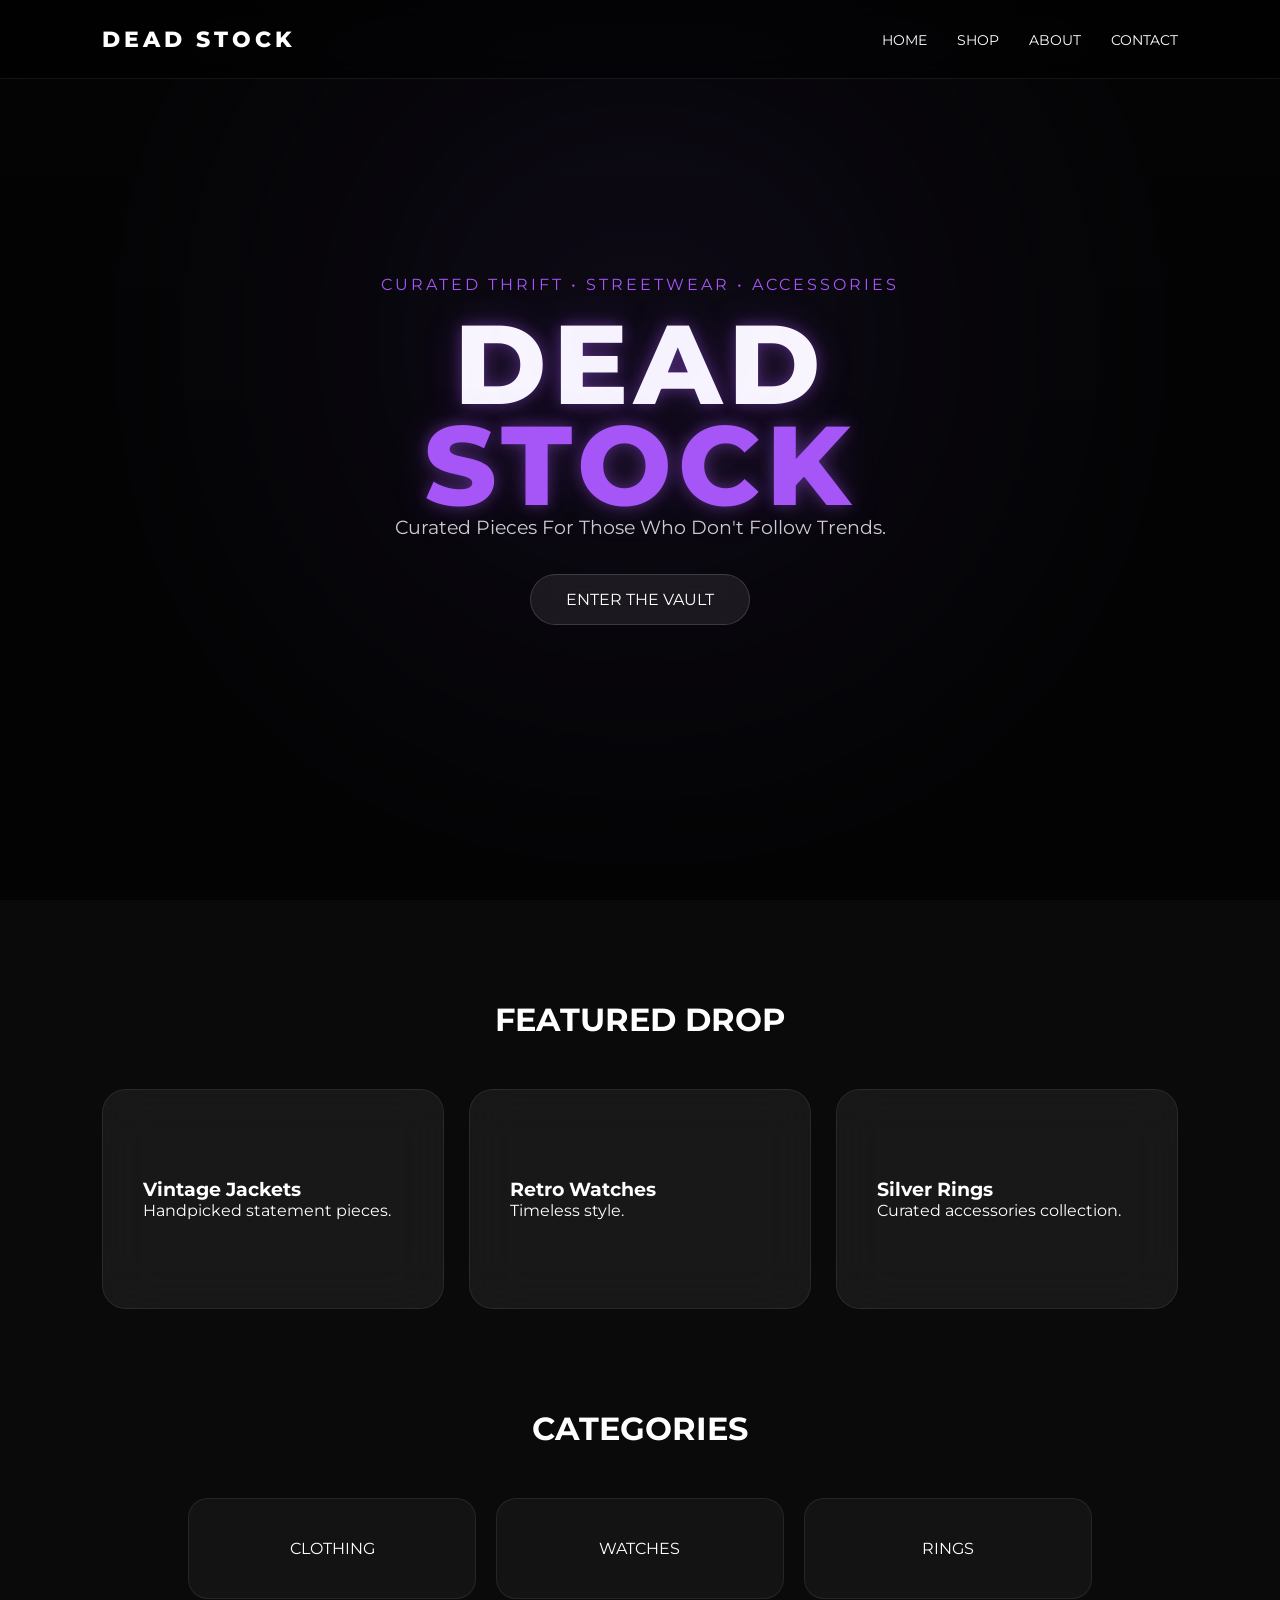
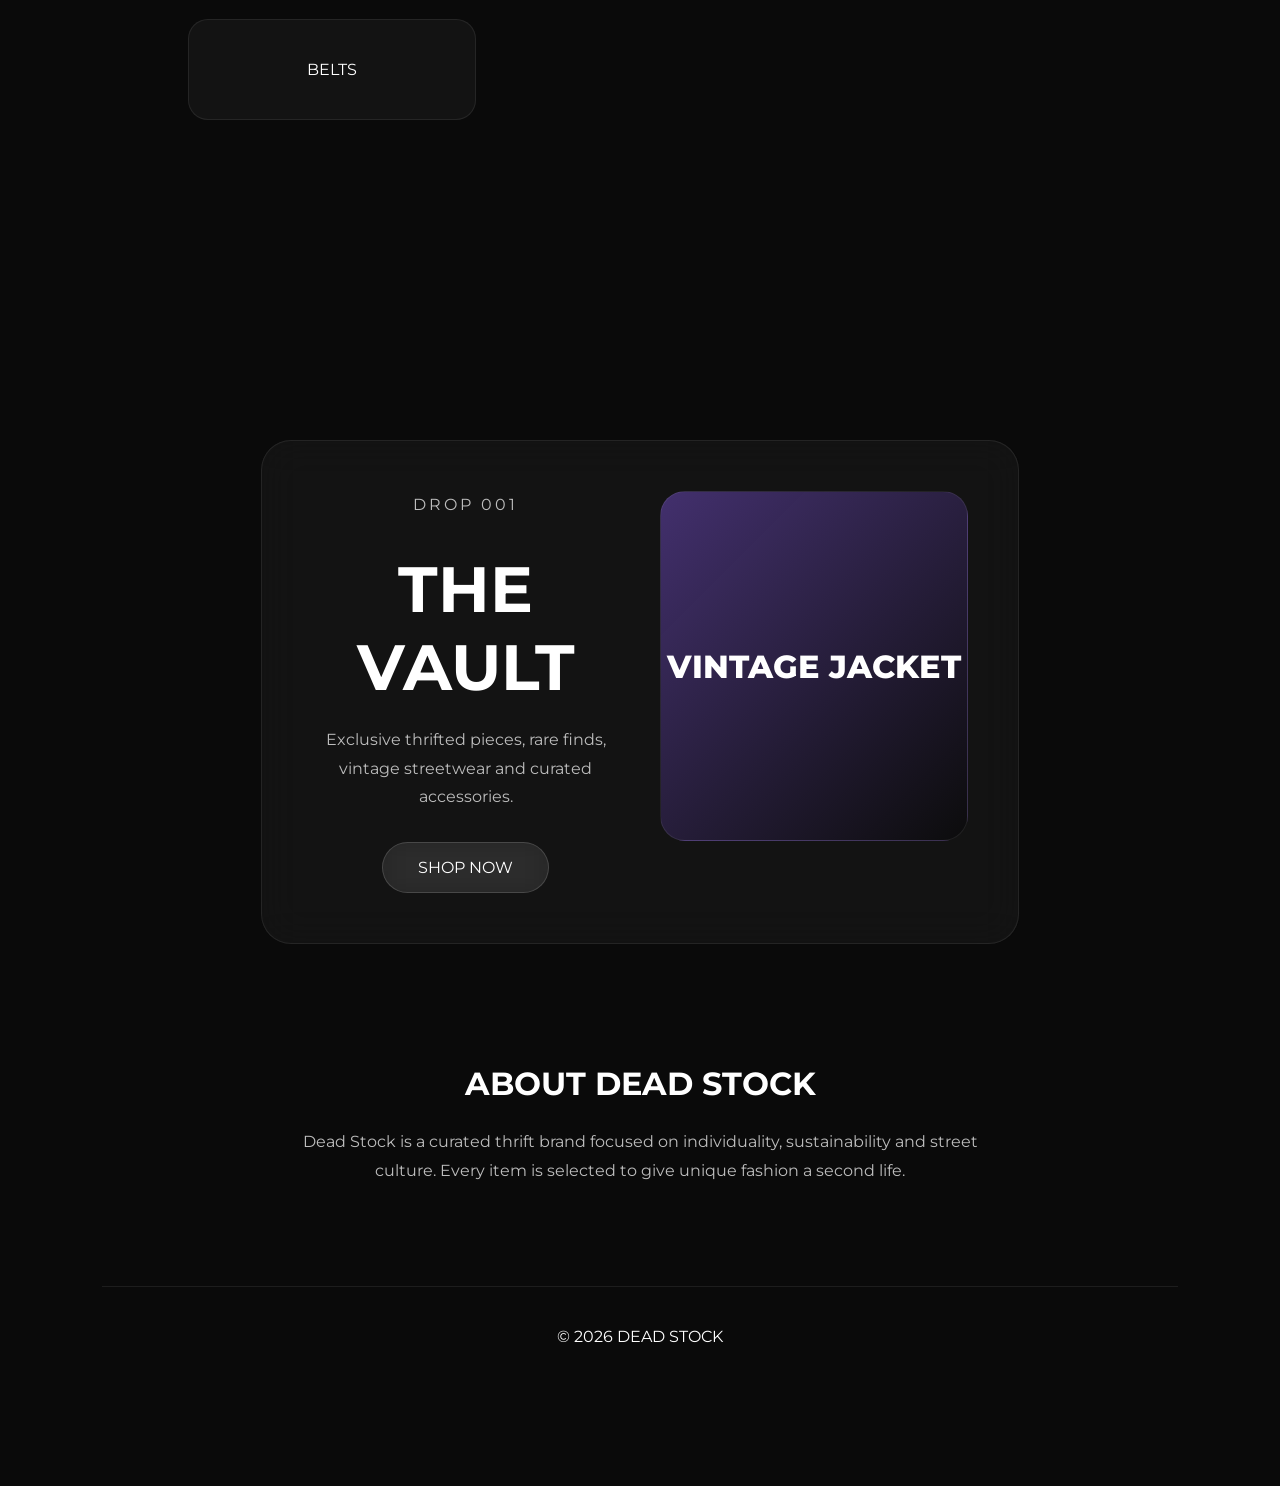
==== index.html @ e33fa7a5 "Update index.html" ====
<!DOCTYPE html>
<html lang="en">
<head>
<meta charset="UTF-8">
<meta name="viewport" content="width=device-width, initial-scale=1.0">

<title>DEAD STOCK | Rare Finds. Second Lives.</title>

<link rel="stylesheet" href="css/style.css">

<link href="https://fonts.googleapis.com/css2?family=Montserrat:wght@300;400;600;700;800&display=swap" rel="stylesheet">

</head>
<body>

<nav class="navbar">

    <div class="logo">
        DEAD STOCK
    </div>

    <ul class="nav-links">
        <li><a href="index.html">HOME</a></li>
        <li><a href="shop.html">SHOP</a></li>
        <li><a href="about.html">ABOUT</a></li>
        <li><a href="contact.html">CONTACT</a></li>
    </ul>

</nav>

<section class="hero">

    <div class="hero-overlay"></div>

    <div class="hero-content">

        <p class="small-text">
            CURATED THRIFT • STREETWEAR • ACCESSORIES
        </p>

        <h1>
    DEAD<br>
    <span>STOCK</span>
</h1>

        <p class="tagline">
            Curated Pieces For Those Who Don't Follow Trends.
        </p>

        <a href="shop.html" class="cta-btn">
            ENTER THE VAULT
        </a>

    </div>

</section>

<section class="featured">

    <h2>
        FEATURED DROP
    </h2>

    <div class="card-container">

        <div class="glass-card">
            <h3>Vintage Jackets</h3>
            <p>Handpicked statement pieces.</p>
        </div>

        <div class="glass-card">
            <h3>Retro Watches</h3>
            <p>Timeless style.</p>
        </div>

        <div class="glass-card">
            <h3>Silver Rings</h3>
            <p>Curated accessories collection.</p>
        </div>

    </div>

<section class="categories">

<h2>CATEGORIES</h2>

<div class="category-grid">

<div class="category-card">CLOTHING</div>
<div class="category-card">WATCHES</div>
<div class="category-card">RINGS</div>
<div class="category-card">BELTS</div>

</div>

</section>

<section class="about-preview">
    
    <section class="drop-section">

    <div class="drop-card">

        <div class="drop-left">

            <p class="drop-number">DROP 001</p>

            <h2>THE VAULT</h2>

            <p>
                Exclusive thrifted pieces, rare finds,
                vintage streetwear and curated accessories.
            </p>

            <a href="shop.html" class="cta-btn">
                SHOP NOW
            </a>

        </div>

        <div class="drop-right">

            <div class="product-preview">
                VINTAGE
                JACKET
            </div>

        </div>

    </div>

</section>

    <h2>ABOUT DEAD STOCK</h2>

    <p>
        Dead Stock is a curated thrift brand focused on
        individuality, sustainability and street culture.
        Every item is selected to give unique fashion a second life.
    </p>

</section>

<footer>

    <p>
        © 2026 DEAD STOCK
    </p>

</footer>

<script src="js/script.js"></script>

</body>
</html>
---- css/style.css ----
*{
    margin:0;
    padding:0;
    box-sizing:border-box;
}

body{
    font-family:'Montserrat',sans-serif;
    background:#0a0a0a;
    color:white;
    overflow-x:hidden;
}

a{
    text-decoration:none;
    color:white;
}

.navbar{
    position:fixed;
    top:0;
    width:100%;
    display:flex;
    justify-content:space-between;
    align-items:center;
    padding:25px 8%;
    z-index:1000;

    background:rgba(0,0,0,0.45);
    backdrop-filter:blur(12px);
    border-bottom:1px solid rgba(255,255,255,0.08);
}

.logo{
    font-size:1.4rem;
    font-weight:800;
    letter-spacing:4px;
}

.nav-links{
    display:flex;
    gap:30px;
    list-style:none;
}

.nav-links a{
    font-size:.9rem;
    transition:.3s;
}

.nav-links a:hover{
    color:#a855f7;
}

.hero{
    min-height:100vh;

    background:
    linear-gradient(
        rgba(0,0,0,.65),
        rgba(0,0,0,.75)
    ),
    url('https://images.unsplash.com/photo-1517048676732-d65bc937f952?q=80&w=1600');

    background-size:cover;
    background-position:center;

    display:flex;
    justify-content:center;
    align-items:center;

    text-align:center;
}

.hero-content{
    max-width:900px;
    padding:20px;
}

.small-text{
    color:#a855f7;
    letter-spacing:3px;
    margin-bottom:20px;
}

.hero h1{
    font-size:7rem;
    font-weight:800;
    line-height:0.9;
    letter-spacing:6px;
    text-transform:uppercase;

    text-shadow:
    0 0 15px rgba(168,85,247,.4),
    0 0 40px rgba(168,85,247,.2);
}

.hero h1 span{
    color:#a855f7;
}

.tagline{
    color:#d1d1d1;
    font-size:1.2rem;
    margin-bottom:35px;
}

.cta-btn{
    display:inline-block;
    padding:15px 35px;

    background:rgba(255,255,255,.08);

    border:1px solid rgba(255,255,255,.15);

    backdrop-filter:blur(15px);

    border-radius:50px;

    transition:.3s;
}

.cta-btn:hover{
    transform:translateY(-3px);

    background:#a855f7;
}

.featured{
    padding:100px 8%;
}

.featured h2{
    text-align:center;
    margin-bottom:50px;
    font-size:2rem;
}

.card-container{
    display:grid;
    grid-template-columns:repeat(auto-fit,minmax(250px,1fr));
    gap:25px;
}

.glass-card{

    background:rgba(255,255,255,.05);

    border:1px solid rgba(255,255,255,.08);

    backdrop-filter:blur(18px);

    border-radius:20px;

    padding:40px;

    transition:.3s;
}

.glass-card:hover{

    transform:translateY(-10px);

    border-color:#a855f7;

    box-shadow:0 0 30px rgba(168,85,247,.25);
}

.glass-card{

    background:rgba(255,255,255,.06);

    border:1px solid rgba(255,255,255,.08);

    backdrop-filter:blur(25px);

    border-radius:24px;

    padding:40px;

    min-height:220px;

    display:flex;
    flex-direction:column;
    justify-content:center;

    transition:.4s;
}

.about-preview{
    padding:100px 8%;
    text-align:center;
}

.about-preview h2{
    margin-bottom:25px;
}

.about-preview p{
    max-width:700px;
    margin:auto;
    line-height:1.8;
    color:#bdbdbd;
}

footer{
    padding:40px;
    text-align:center;
    border-top:1px solid rgba(255,255,255,.08);
}

@media(max-width:768px){

    .hero h1{
        font-size:3rem;
        letter-spacing:3px;
    }

    .navbar{
        flex-direction:column;
        gap:15px;
    }

    .nav-links{
        gap:15px;
    }
}
.hero::before{
    content:'';

    position:absolute;

    width:500px;
    height:500px;

    background:#8b5cf6;

    filter:blur(180px);

    opacity:.15;

    border-radius:50%;

    top:10%;
    left:50%;

    transform:translateX(-50%);
}
.categories{
    padding:100px 8%;
    text-align:center;
}

.category-grid{
    display:grid;
    grid-template-columns:repeat(auto-fit,minmax(220px,1fr));
    gap:20px;
    margin-top:40px;
}

.category-card{

    padding:40px;

    border-radius:20px;

    background:rgba(255,255,255,.04);

    border:1px solid rgba(255,255,255,.08);

    transition:.3s;

    cursor:pointer;
}

.category-card:hover{

    transform:translateY(-8px);

    border-color:#8b5cf6;
}
.drop-section{
    padding:120px 8%;
}

.drop-card{

    display:grid;
    grid-template-columns:1fr 1fr;

    gap:40px;

    padding:50px;

    border-radius:30px;

    background:rgba(255,255,255,.04);

    border:1px solid rgba(255,255,255,.08);

    backdrop-filter:blur(20px);
}

.drop-number{
    color:#8b5cf6;
    letter-spacing:3px;
    margin-bottom:20px;
}

.drop-left h2{
    font-size:4rem;
    margin-bottom:20px;
}

.drop-left p{
    color:#bdbdbd;
    line-height:1.8;
    margin-bottom:30px;
}

.product-preview{

    height:350px;

    border-radius:25px;

    display:flex;
    align-items:center;
    justify-content:center;

    font-size:2rem;
    font-weight:800;

    background:
    linear-gradient(
        135deg,
        rgba(139,92,246,.4),
        rgba(0,0,0,.3)
    );

    border:1px solid rgba(255,255,255,.08);
}

@media(max-width:900px){

    .drop-card{
        grid-template-columns:1fr;
    }

    .drop-left h2{
        font-size:2.5rem;
    }
}
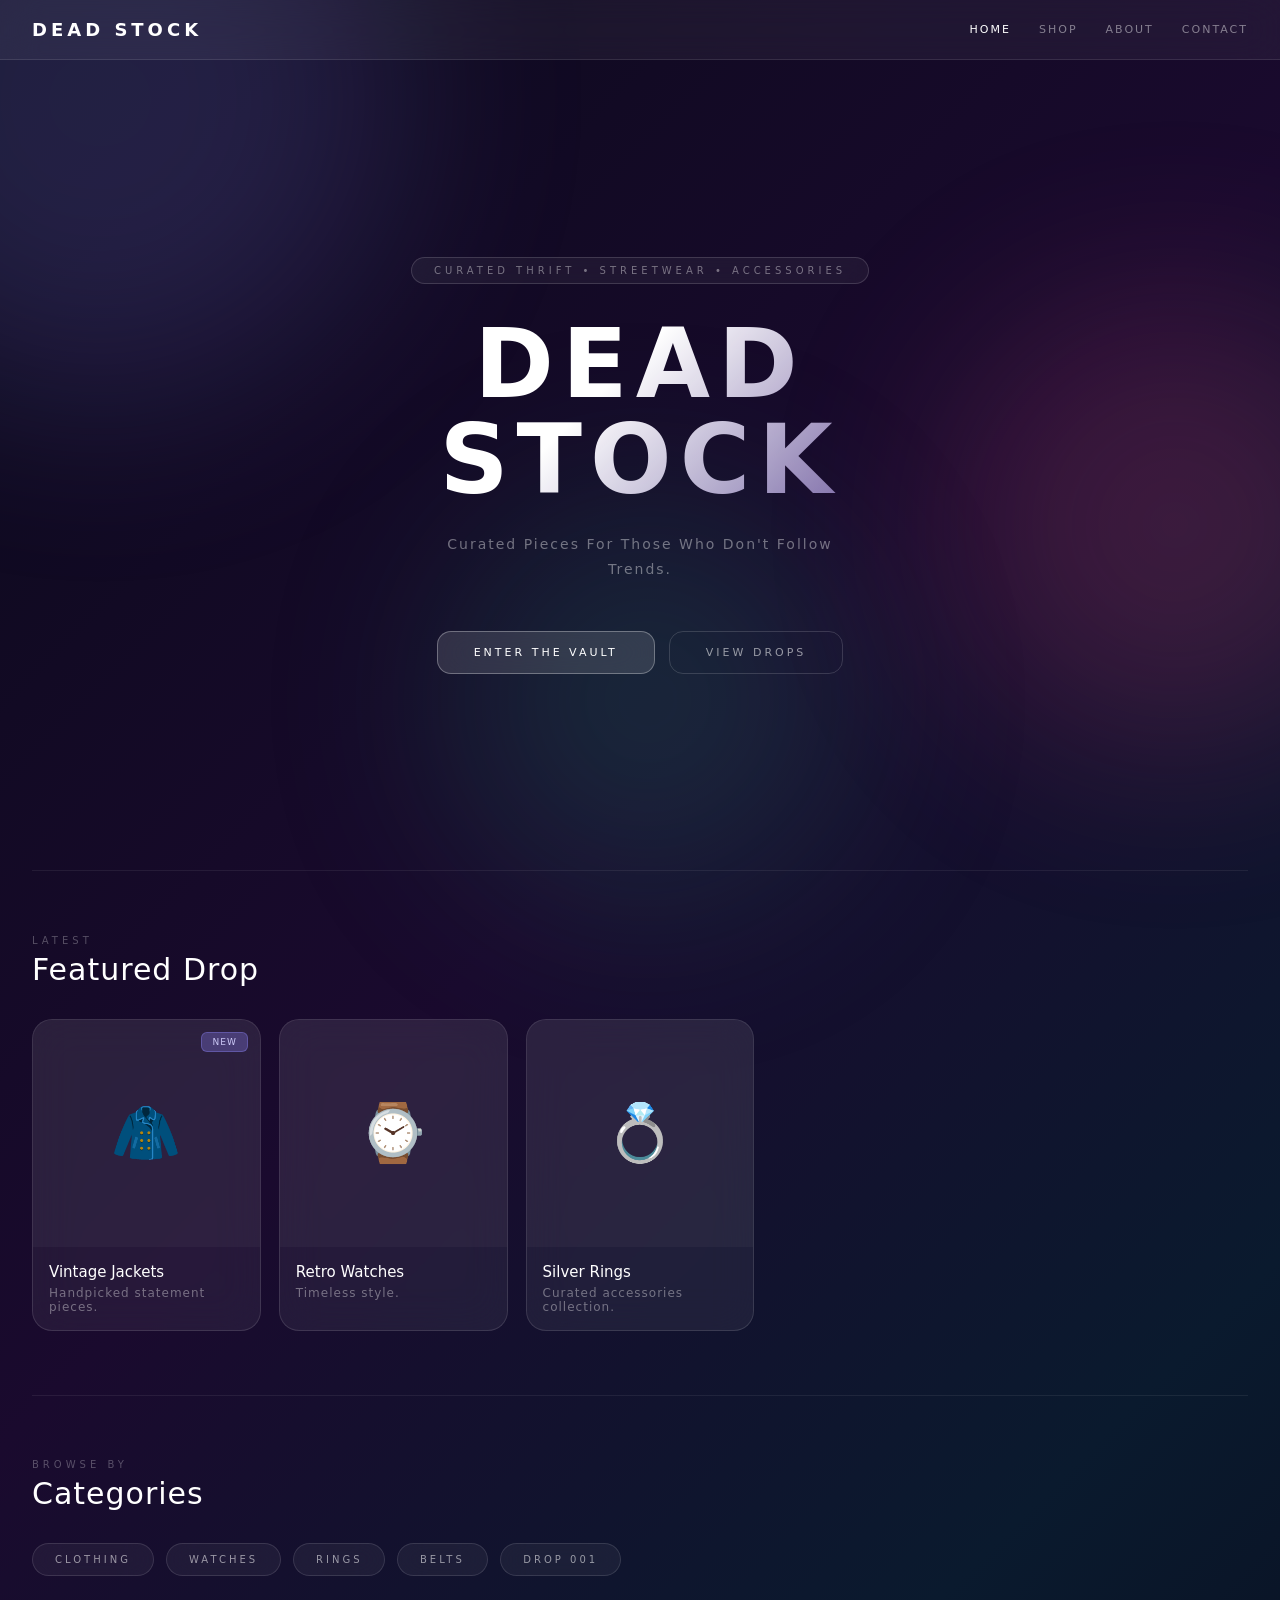
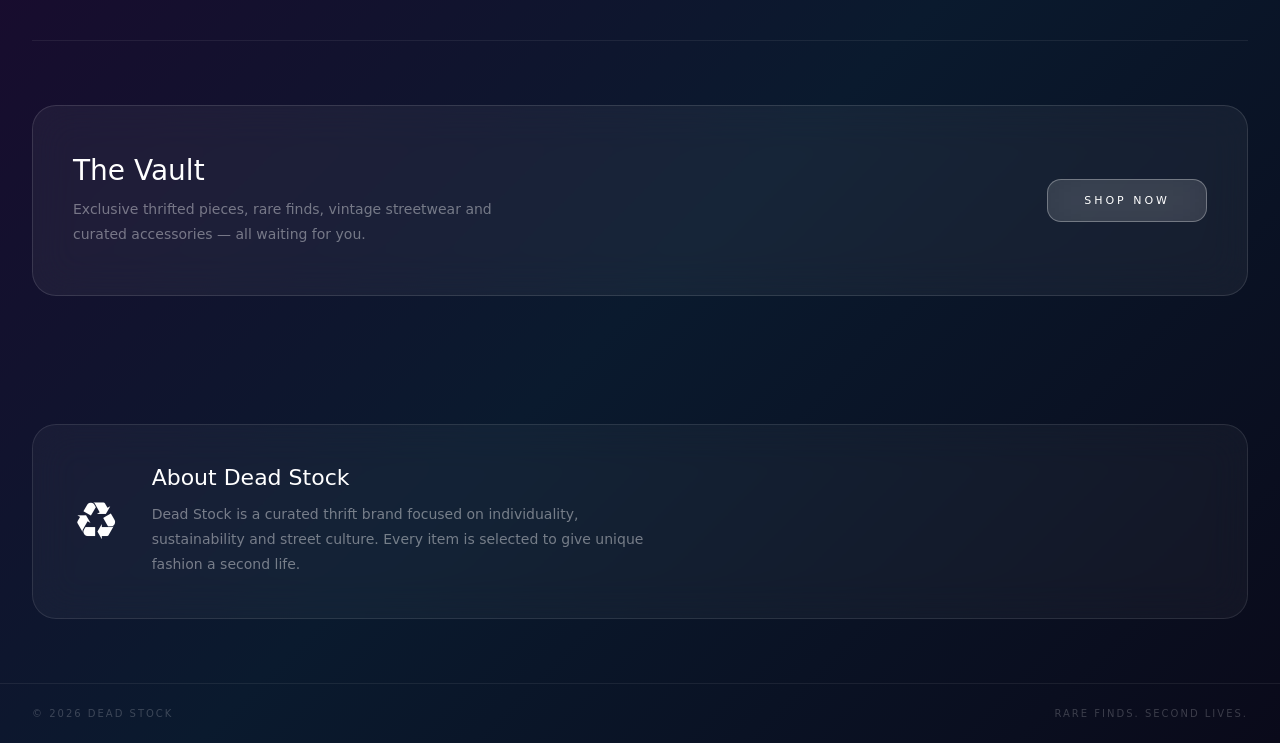
==== commit 647f663b: "Update index.html" ====
--- a/index.html
+++ b/index.html
@@ -1,155 +1,437 @@
 <!DOCTYPE html>
 <html lang="en">
 <head>
-<meta charset="UTF-8">
-<meta name="viewport" content="width=device-width, initial-scale=1.0">
-
-<title>DEAD STOCK | Rare Finds. Second Lives.</title>
-
-<link rel="stylesheet" href="css/style.css">
-
-<link href="https://fonts.googleapis.com/css2?family=Montserrat:wght@300;400;600;700;800&display=swap" rel="stylesheet">
-
+  <meta charset="UTF-8" />
+  <meta name="viewport" content="width=device-width, initial-scale=1.0" />
+  <title>DEAD STOCK | Rare Finds. Second Lives.</title>
+  <style>
+    * { box-sizing: border-box; margin: 0; padding: 0; }
+
+    body {
+      background: linear-gradient(135deg, #0a0a1a 0%, #1a0a2e 40%, #0a1a2e 70%, #0a0a1a 100%);
+      min-height: 100vh;
+      font-family: 'Segoe UI', system-ui, sans-serif;
+      color: #fff;
+      overflow-x: hidden;
+    }
+
+    .blob {
+      position: fixed;
+      border-radius: 50%;
+      filter: blur(100px);
+      opacity: 0.2;
+      pointer-events: none;
+      z-index: 0;
+    }
+    .b1 { width: 600px; height: 600px; background: #7f77dd; top: -200px; left: -200px; }
+    .b2 { width: 450px; height: 450px; background: #d4537e; top: 300px; right: -120px; }
+    .b3 { width: 400px; height: 400px; background: #1d9e75; bottom: 0; left: 35%; }
+
+    nav {
+      display: flex;
+      justify-content: space-between;
+      align-items: center;
+      padding: 1.2rem 2rem;
+      background: rgba(255, 255, 255, 0.05);
+      backdrop-filter: blur(20px);
+      -webkit-backdrop-filter: blur(20px);
+      border-bottom: 0.5px solid rgba(255, 255, 255, 0.1);
+      position: sticky;
+      top: 0;
+      z-index: 100;
+    }
+
+    .nav-logo {
+      font-size: 18px;
+      font-weight: 700;
+      letter-spacing: 4px;
+      color: #fff;
+      text-decoration: none;
+    }
+
+    .nav-links { display: flex; gap: 28px; }
+    .nav-links a {
+      color: rgba(255, 255, 255, 0.45);
+      text-decoration: none;
+      font-size: 11px;
+      letter-spacing: 2px;
+      transition: color 0.2s;
+    }
+    .nav-links a:hover, .nav-links a.active { color: #fff; }
+
+    /* HERO */
+    .hero {
+      position: relative;
+      z-index: 1;
+      min-height: 90vh;
+      display: flex;
+      flex-direction: column;
+      align-items: center;
+      justify-content: center;
+      text-align: center;
+      padding: 5rem 2rem;
+    }
+
+    .hero-tag {
+      display: inline-block;
+      font-size: 10px;
+      letter-spacing: 4px;
+      color: rgba(255, 255, 255, 0.4);
+      margin-bottom: 2rem;
+      padding: 7px 22px;
+      border: 0.5px solid rgba(255, 255, 255, 0.15);
+      border-radius: 30px;
+      background: rgba(255, 255, 255, 0.05);
+      backdrop-filter: blur(10px);
+      -webkit-backdrop-filter: blur(10px);
+    }
+
+    .hero h1 {
+      font-size: clamp(56px, 12vw, 96px);
+      font-weight: 700;
+      letter-spacing: 8px;
+      line-height: 1;
+      margin-bottom: 1.5rem;
+      background: linear-gradient(135deg, #ffffff 40%, rgba(200, 180, 255, 0.6) 100%);
+      -webkit-background-clip: text;
+      -webkit-text-fill-color: transparent;
+      background-clip: text;
+    }
+
+    .hero-sub {
+      font-size: 14px;
+      color: rgba(255, 255, 255, 0.4);
+      letter-spacing: 2px;
+      line-height: 1.8;
+      margin-bottom: 3rem;
+      max-width: 440px;
+    }
+
+    .hero-btns {
+      display: flex;
+      gap: 14px;
+      flex-wrap: wrap;
+      justify-content: center;
+    }
+
+    .btn-primary {
+      padding: 14px 36px;
+      background: rgba(255, 255, 255, 0.12);
+      backdrop-filter: blur(20px);
+      -webkit-backdrop-filter: blur(20px);
+      border: 0.5px solid rgba(255, 255, 255, 0.3);
+      color: #fff;
+      font-size: 11px;
+      letter-spacing: 3px;
+      cursor: pointer;
+      border-radius: 14px;
+      text-decoration: none;
+      transition: all 0.25s;
+      display: inline-block;
+    }
+    .btn-primary:hover {
+      background: rgba(255, 255, 255, 0.22);
+      border-color: rgba(255, 255, 255, 0.5);
+      transform: translateY(-2px);
+    }
+
+    .btn-secondary {
+      padding: 14px 36px;
+      background: transparent;
+      border: 0.5px solid rgba(255, 255, 255, 0.15);
+      color: rgba(255, 255, 255, 0.55);
+      font-size: 11px;
+      letter-spacing: 3px;
+      cursor: pointer;
+      border-radius: 14px;
+      text-decoration: none;
+      transition: all 0.25s;
+      display: inline-block;
+    }
+    .btn-secondary:hover {
+      border-color: rgba(255, 255, 255, 0.35);
+      color: #fff;
+      transform: translateY(-2px);
+    }
+
+    /* SECTIONS */
+    section {
+      position: relative;
+      z-index: 1;
+      padding: 4rem 2rem;
+    }
+
+    .section-label {
+      font-size: 10px;
+      letter-spacing: 4px;
+      color: rgba(255, 255, 255, 0.28);
+      margin-bottom: 6px;
+    }
+
+    .section-title {
+      font-size: 30px;
+      font-weight: 500;
+      margin-bottom: 2rem;
+      letter-spacing: 1px;
+    }
+
+    .divider {
+      height: 0.5px;
+      background: rgba(255, 255, 255, 0.07);
+      margin: 0 2rem;
+      position: relative;
+      z-index: 1;
+    }
+
+    /* FEATURED DROP */
+    .drop-grid {
+      display: grid;
+      grid-template-columns: repeat(auto-fill, minmax(200px, 1fr));
+      gap: 18px;
+    }
+
+    .drop-card {
+      background: rgba(255, 255, 255, 0.06);
+      backdrop-filter: blur(20px);
+      -webkit-backdrop-filter: blur(20px);
+      border: 0.5px solid rgba(255, 255, 255, 0.12);
+      border-radius: 20px;
+      overflow: hidden;
+      transition: transform 0.25s ease, border-color 0.25s ease;
+      text-decoration: none;
+      color: #fff;
+      display: block;
+    }
+    .drop-card:hover {
+      transform: translateY(-6px);
+      border-color: rgba(255, 255, 255, 0.25);
+    }
+
+    .drop-img {
+      aspect-ratio: 1 / 1;
+      display: flex;
+      align-items: center;
+      justify-content: center;
+      font-size: 56px;
+      background: rgba(255, 255, 255, 0.03);
+      position: relative;
+    }
+
+    .drop-img img {
+      width: 100%;
+      height: 100%;
+      object-fit: cover;
+    }
+
+    .drop-badge {
+      position: absolute;
+      top: 12px;
+      right: 12px;
+      font-size: 9px;
+      letter-spacing: 1px;
+      padding: 4px 10px;
+      border-radius: 6px;
+      background: rgba(127, 119, 221, 0.35);
+      color: #ccc9f7;
+      border: 0.5px solid rgba(127, 119, 221, 0.45);
+    }
+
+    .drop-info { padding: 16px; }
+    .drop-info h3 { font-size: 15px; font-weight: 400; margin-bottom: 5px; }
+    .drop-info p { font-size: 12px; color: rgba(255, 255, 255, 0.38); letter-spacing: 1px; }
+
+    /* CATEGORIES */
+    .cats {
+      display: flex;
+      gap: 12px;
+      flex-wrap: wrap;
+    }
+
+    .cat-pill {
+      padding: 10px 22px;
+      background: rgba(255, 255, 255, 0.05);
+      backdrop-filter: blur(15px);
+      -webkit-backdrop-filter: blur(15px);
+      border: 0.5px solid rgba(255, 255, 255, 0.12);
+      border-radius: 30px;
+      font-size: 10px;
+      letter-spacing: 3px;
+      color: rgba(255, 255, 255, 0.55);
+      text-decoration: none;
+      transition: all 0.2s;
+      display: inline-block;
+    }
+    .cat-pill:hover {
+      background: rgba(255, 255, 255, 0.13);
+      color: #fff;
+      border-color: rgba(255, 255, 255, 0.3);
+      transform: translateY(-2px);
+    }
+
+    /* VAULT BANNER */
+    .vault-banner {
+      background: rgba(255, 255, 255, 0.05);
+      backdrop-filter: blur(20px);
+      -webkit-backdrop-filter: blur(20px);
+      border: 0.5px solid rgba(255, 255, 255, 0.12);
+      border-radius: 24px;
+      padding: 3rem 2.5rem;
+      display: flex;
+      justify-content: space-between;
+      align-items: center;
+      gap: 2rem;
+      flex-wrap: wrap;
+    }
+
+    .vault-text h2 { font-size: 28px; font-weight: 500; margin-bottom: 10px; }
+    .vault-text p { font-size: 14px; color: rgba(255, 255, 255, 0.4); max-width: 440px; line-height: 1.8; }
+
+    /* ABOUT */
+    .about-glass {
+      background: rgba(255, 255, 255, 0.04);
+      backdrop-filter: blur(20px);
+      -webkit-backdrop-filter: blur(20px);
+      border: 0.5px solid rgba(255, 255, 255, 0.1);
+      border-radius: 24px;
+      padding: 2.5rem;
+      display: flex;
+      gap: 2rem;
+      align-items: center;
+      flex-wrap: wrap;
+    }
+
+    .about-icon { font-size: 52px; flex-shrink: 0; }
+    .about-text h2 { font-size: 22px; font-weight: 500; margin-bottom: 12px; }
+    .about-text p { font-size: 14px; color: rgba(255, 255, 255, 0.42); line-height: 1.8; max-width: 500px; }
+
+    footer {
+      display: flex;
+      justify-content: space-between;
+      align-items: center;
+      padding: 1.5rem 2rem;
+      border-top: 0.5px solid rgba(255, 255, 255, 0.07);
+      position: relative;
+      z-index: 1;
+    }
+    footer p { font-size: 10px; color: rgba(255, 255, 255, 0.2); letter-spacing: 2px; }
+
+    @media (max-width: 600px) {
+      nav { padding: 1rem; }
+      .nav-links { gap: 14px; }
+      .hero { padding: 3rem 1.5rem; min-height: 80vh; }
+      section { padding: 3rem 1.5rem; }
+      .divider { margin: 0 1.5rem; }
+      .vault-banner { padding: 2rem 1.5rem; }
+      .about-glass { padding: 1.5rem; }
+      footer { padding: 1.2rem 1.5rem; flex-direction: column; gap: 6px; text-align: center; }
+    }
+  </style>
 </head>
 <body>
 
-<nav class="navbar">
-
-    <div class="logo">
-        DEAD STOCK
-    </div>
-
-    <ul class="nav-links">
-        <li><a href="index.html">HOME</a></li>
-        <li><a href="shop.html">SHOP</a></li>
-        <li><a href="about.html">ABOUT</a></li>
-        <li><a href="contact.html">CONTACT</a></li>
-    </ul>
-
-</nav>
-
-<section class="hero">
-
-    <div class="hero-overlay"></div>
-
-    <div class="hero-content">
-
-        <p class="small-text">
-            CURATED THRIFT • STREETWEAR • ACCESSORIES
-        </p>
-
-        <h1>
-    DEAD<br>
-    <span>STOCK</span>
-</h1>
-
-        <p class="tagline">
-            Curated Pieces For Those Who Don't Follow Trends.
-        </p>
-
-        <a href="shop.html" class="cta-btn">
-            ENTER THE VAULT
-        </a>
-
-    </div>
-
-</section>
-
-<section class="featured">
-
-    <h2>
-        FEATURED DROP
-    </h2>
-
-    <div class="card-container">
-
-        <div class="glass-card">
-            <h3>Vintage Jackets</h3>
-            <p>Handpicked statement pieces.</p>
-        </div>
-
-        <div class="glass-card">
-            <h3>Retro Watches</h3>
-            <p>Timeless style.</p>
-        </div>
-
-        <div class="glass-card">
-            <h3>Silver Rings</h3>
-            <p>Curated accessories collection.</p>
-        </div>
-
-    </div>
-
-<section class="categories">
-
-<h2>CATEGORIES</h2>
-
-<div class="category-grid">
-
-<div class="category-card">CLOTHING</div>
-<div class="category-card">WATCHES</div>
-<div class="category-card">RINGS</div>
-<div class="category-card">BELTS</div>
-
-</div>
-
-</section>
-
-<section class="about-preview">
-    
-    <section class="drop-section">
-
-    <div class="drop-card">
-
-        <div class="drop-left">
-
-            <p class="drop-number">DROP 001</p>
-
-            <h2>THE VAULT</h2>
-
-            <p>
-                Exclusive thrifted pieces, rare finds,
-                vintage streetwear and curated accessories.
-            </p>
-
-            <a href="shop.html" class="cta-btn">
-                SHOP NOW
-            </a>
-
-        </div>
-
-        <div class="drop-right">
-
-            <div class="product-preview">
-                VINTAGE
-                JACKET
-            </div>
-
-        </div>
-
-    </div>
-
-</section>
-
-    <h2>ABOUT DEAD STOCK</h2>
-
-    <p>
-        Dead Stock is a curated thrift brand focused on
-        individuality, sustainability and street culture.
-        Every item is selected to give unique fashion a second life.
-    </p>
-
-</section>
-
-<footer>
-
-    <p>
-        © 2026 DEAD STOCK
-    </p>
-
-</footer>
-
-<script src="js/script.js"></script>
+  <div class="blob b1"></div>
+  <div class="blob b2"></div>
+  <div class="blob b3"></div>
+
+  <nav>
+    <a href="index.html" class="nav-logo">DEAD STOCK</a>
+    <div class="nav-links">
+      <a href="index.html" class="active">HOME</a>
+      <a href="shop.html">SHOP</a>
+      <a href="about.html">ABOUT</a>
+      <a href="contact.html">CONTACT</a>
+    </div>
+  </nav>
+
+  <div class="hero">
+    <span class="hero-tag">CURATED THRIFT &bull; STREETWEAR &bull; ACCESSORIES</span>
+    <h1>DEAD<br>STOCK</h1>
+    <p class="hero-sub">Curated Pieces For Those Who Don't Follow Trends.</p>
+    <div class="hero-btns">
+      <a href="shop.html" class="btn-primary">ENTER THE VAULT</a>
+      <a href="shop.html" class="btn-secondary">VIEW DROPS</a>
+    </div>
+  </div>
+
+  <div class="divider"></div>
+
+  <section>
+    <p class="section-label">LATEST</p>
+    <h2 class="section-title">Featured Drop</h2>
+    <div class="drop-grid">
+      <a href="shop.html" class="drop-card">
+        <div class="drop-img">
+          <span class="drop-badge">NEW</span>
+          <img src="assets/products/jacket.jpg" alt="Vintage Jackets" onerror="this.style.display='none';this.nextElementSibling.style.display='flex'">
+          <span style="display:none;font-size:56px;align-items:center;justify-content:center;width:100%;height:100%">🧥</span>
+        </div>
+        <div class="drop-info">
+          <h3>Vintage Jackets</h3>
+          <p>Handpicked statement pieces.</p>
+        </div>
+      </a>
+      <a href="shop.html" class="drop-card">
+        <div class="drop-img">
+          <img src="assets/products/watch.jpg" alt="Retro Watches" onerror="this.style.display='none';this.nextElementSibling.style.display='flex'">
+          <span style="display:none;font-size:56px;align-items:center;justify-content:center;width:100%;height:100%">⌚</span>
+        </div>
+        <div class="drop-info">
+          <h3>Retro Watches</h3>
+          <p>Timeless style.</p>
+        </div>
+      </a>
+      <a href="shop.html" class="drop-card">
+        <div class="drop-img">
+          <span style="font-size:56px">💍</span>
+        </div>
+        <div class="drop-info">
+          <h3>Silver Rings</h3>
+          <p>Curated accessories collection.</p>
+        </div>
+      </a>
+    </div>
+  </section>
+
+  <div class="divider"></div>
+
+  <section>
+    <p class="section-label">BROWSE BY</p>
+    <h2 class="section-title">Categories</h2>
+    <div class="cats">
+      <a href="shop.html" class="cat-pill">CLOTHING</a>
+      <a href="shop.html" class="cat-pill">WATCHES</a>
+      <a href="shop.html" class="cat-pill">RINGS</a>
+      <a href="shop.html" class="cat-pill">BELTS</a>
+      <a href="shop.html" class="cat-pill">DROP 001</a>
+    </div>
+  </section>
+
+  <div class="divider"></div>
+
+  <section>
+    <div class="vault-banner">
+      <div class="vault-text">
+        <h2>The Vault</h2>
+        <p>Exclusive thrifted pieces, rare finds, vintage streetwear and curated accessories — all waiting for you.</p>
+      </div>
+      <a href="shop.html" class="btn-primary">SHOP NOW</a>
+    </div>
+  </section>
+
+  <section>
+    <div class="about-glass">
+      <div class="about-icon">♻️</div>
+      <div class="about-text">
+        <h2>About Dead Stock</h2>
+        <p>Dead Stock is a curated thrift brand focused on individuality, sustainability and street culture. Every item is selected to give unique fashion a second life.</p>
+      </div>
+    </div>
+  </section>
+
+  <footer>
+    <p>© 2026 DEAD STOCK</p>
+    <p>RARE FINDS. SECOND LIVES.</p>
+  </footer>
 
 </body>
 </html>
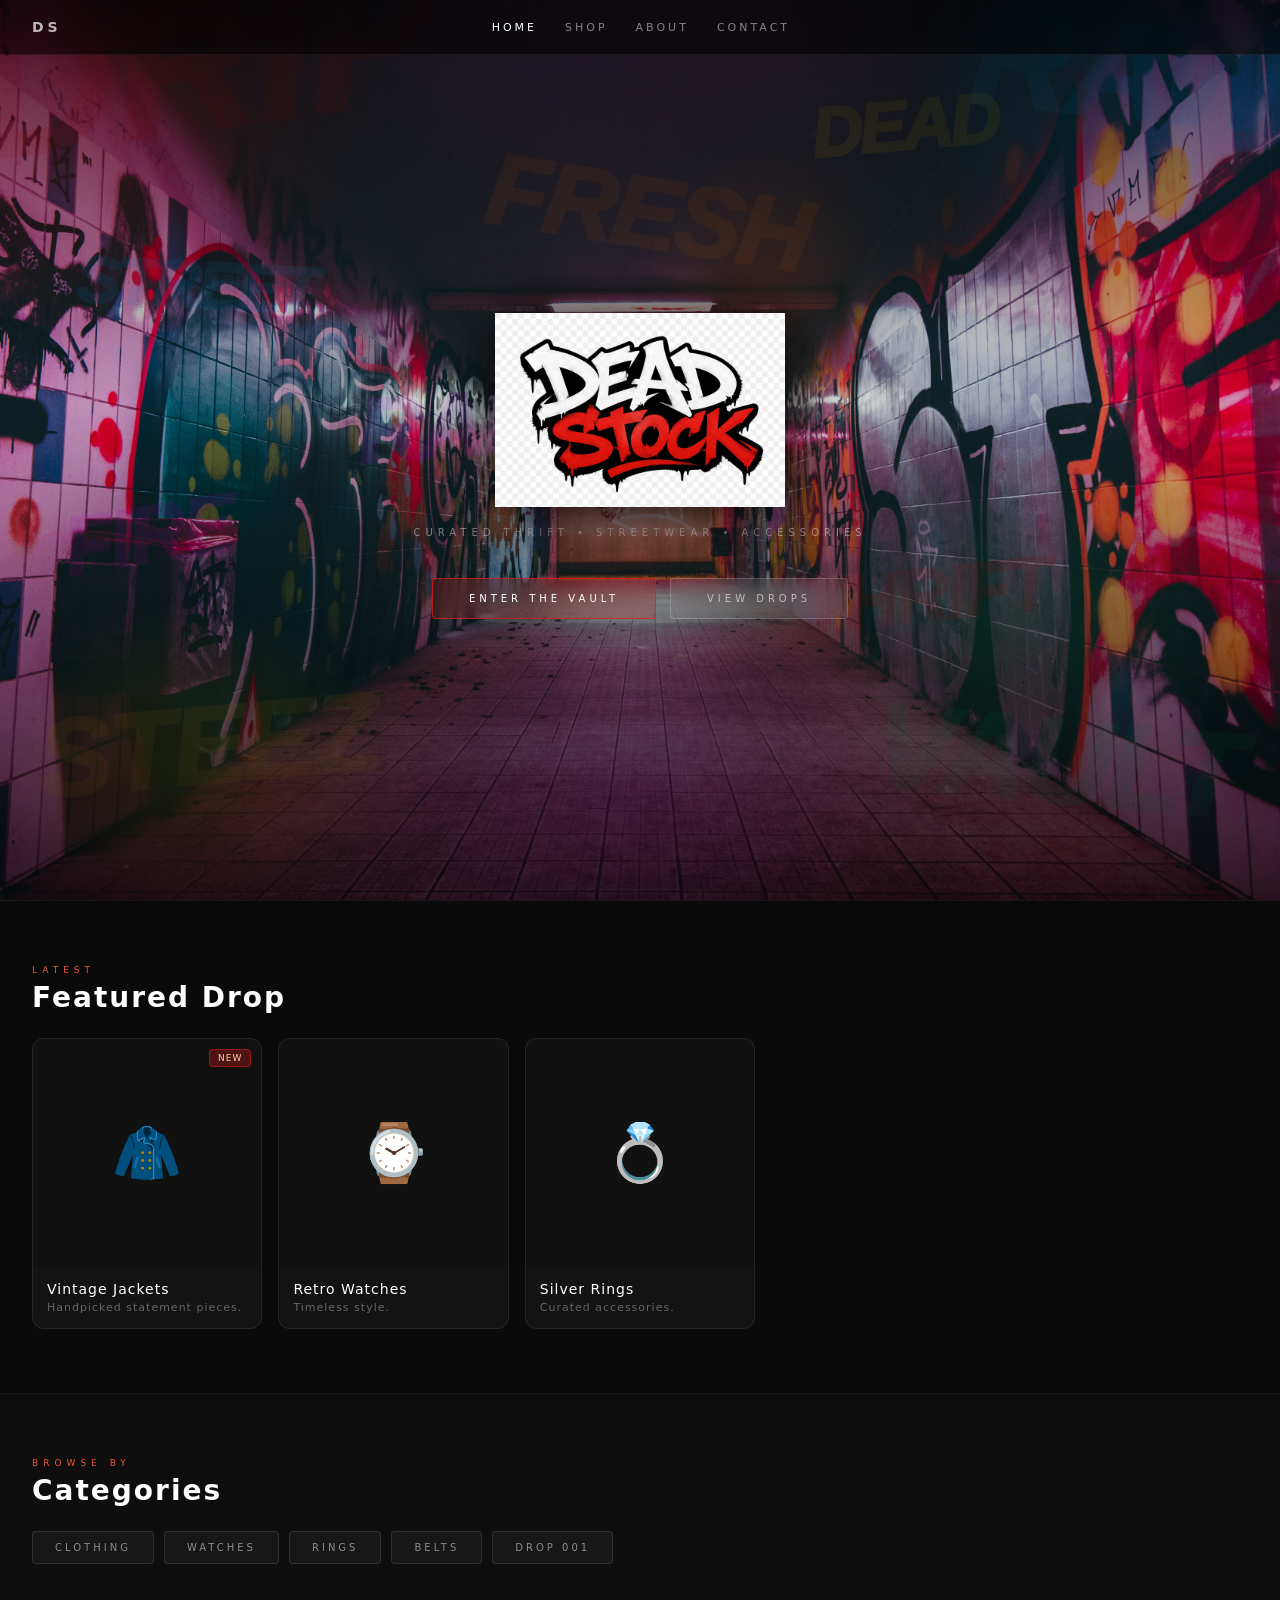
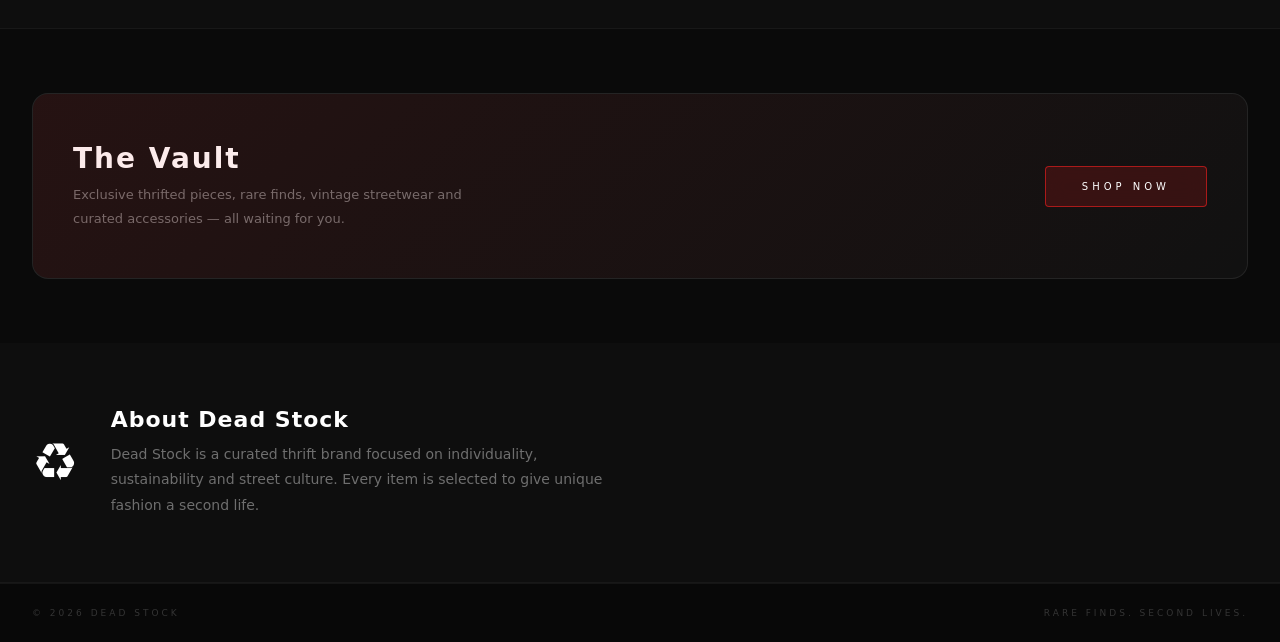
==== commit 29b98a0f: "Update index.html" ====
--- a/index.html
+++ b/index.html
@@ -8,425 +8,327 @@
     * { box-sizing: border-box; margin: 0; padding: 0; }
 
     body {
-      background: linear-gradient(135deg, #0a0a1a 0%, #1a0a2e 40%, #0a1a2e 70%, #0a0a1a 100%);
-      min-height: 100vh;
+      background: #0a0a0a;
       font-family: 'Segoe UI', system-ui, sans-serif;
       color: #fff;
       overflow-x: hidden;
     }
 
-    .blob {
-      position: fixed;
-      border-radius: 50%;
-      filter: blur(100px);
-      opacity: 0.2;
-      pointer-events: none;
-      z-index: 0;
-    }
-    .b1 { width: 600px; height: 600px; background: #7f77dd; top: -200px; left: -200px; }
-    .b2 { width: 450px; height: 450px; background: #d4537e; top: 300px; right: -120px; }
-    .b3 { width: 400px; height: 400px; background: #1d9e75; bottom: 0; left: 35%; }
-
+    /* NAV */
     nav {
-      display: flex;
-      justify-content: space-between;
-      align-items: center;
+      position: fixed; top: 0; left: 0; right: 0; z-index: 100;
+      display: flex; justify-content: space-between; align-items: center;
       padding: 1.2rem 2rem;
-      background: rgba(255, 255, 255, 0.05);
-      backdrop-filter: blur(20px);
-      -webkit-backdrop-filter: blur(20px);
-      border-bottom: 0.5px solid rgba(255, 255, 255, 0.1);
-      position: sticky;
-      top: 0;
-      z-index: 100;
-    }
-
-    .nav-logo {
-      font-size: 18px;
-      font-weight: 700;
-      letter-spacing: 4px;
-      color: #fff;
-      text-decoration: none;
-    }
-
+      background: rgba(0,0,0,0.55);
+      backdrop-filter: blur(14px);
+      -webkit-backdrop-filter: blur(14px);
+      border-bottom: 1px solid rgba(255,255,255,0.07);
+    }
+    .nav-logo { font-size: 14px; font-weight: 700; letter-spacing: 4px; color: rgba(255,255,255,0.7); text-decoration: none; }
     .nav-links { display: flex; gap: 28px; }
-    .nav-links a {
-      color: rgba(255, 255, 255, 0.45);
-      text-decoration: none;
-      font-size: 11px;
-      letter-spacing: 2px;
-      transition: color 0.2s;
-    }
+    .nav-links a { color: rgba(255,255,255,0.5); text-decoration: none; font-size: 11px; letter-spacing: 3px; text-transform: uppercase; transition: color 0.2s; }
     .nav-links a:hover, .nav-links a.active { color: #fff; }
 
     /* HERO */
     .hero {
       position: relative;
-      z-index: 1;
-      min-height: 90vh;
-      display: flex;
-      flex-direction: column;
-      align-items: center;
-      justify-content: center;
-      text-align: center;
-      padding: 5rem 2rem;
-    }
-
-    .hero-tag {
-      display: inline-block;
-      font-size: 10px;
-      letter-spacing: 4px;
-      color: rgba(255, 255, 255, 0.4);
-      margin-bottom: 2rem;
-      padding: 7px 22px;
-      border: 0.5px solid rgba(255, 255, 255, 0.15);
-      border-radius: 30px;
-      background: rgba(255, 255, 255, 0.05);
-      backdrop-filter: blur(10px);
-      -webkit-backdrop-filter: blur(10px);
-    }
-
-    .hero h1 {
-      font-size: clamp(56px, 12vw, 96px);
-      font-weight: 700;
-      letter-spacing: 8px;
-      line-height: 1;
-      margin-bottom: 1.5rem;
-      background: linear-gradient(135deg, #ffffff 40%, rgba(200, 180, 255, 0.6) 100%);
-      -webkit-background-clip: text;
-      -webkit-text-fill-color: transparent;
-      background-clip: text;
-    }
-
-    .hero-sub {
-      font-size: 14px;
-      color: rgba(255, 255, 255, 0.4);
-      letter-spacing: 2px;
-      line-height: 1.8;
-      margin-bottom: 3rem;
-      max-width: 440px;
-    }
-
-    .hero-btns {
-      display: flex;
-      gap: 14px;
-      flex-wrap: wrap;
-      justify-content: center;
-    }
-
-    .btn-primary {
+      min-height: 100vh;
+      display: flex; flex-direction: column; align-items: center; justify-content: center;
+      text-align: center; padding: 6rem 2rem 4rem;
+      overflow: hidden;
+    }
+
+    /* Real graffiti photo — user puts this in assets/bg-graffiti.jpg */
+    .hero-bg-photo {
+      position: absolute; inset: 0; z-index: 0;
+      background:
+        url('assets/bg-graffiti.jpg') center/cover no-repeat;
+      background-color: #1a1212;
+    }
+
+    /* CSS graffiti fallback — shows if photo missing */
+    .hero-bg-photo::before {
+      content: '';
+      position: absolute; inset: 0;
+      background-image:
+        radial-gradient(ellipse 500px 400px at 5% 10%, rgba(200,20,20,0.35) 0%, transparent 65%),
+        radial-gradient(ellipse 400px 350px at 90% 5%, rgba(0,160,255,0.25) 0%, transparent 65%),
+        radial-gradient(ellipse 450px 300px at 50% 90%, rgba(180,0,220,0.2) 0%, transparent 65%),
+        radial-gradient(ellipse 300px 250px at 15% 85%, rgba(255,200,0,0.2) 0%, transparent 65%),
+        radial-gradient(ellipse 350px 280px at 80% 70%, rgba(0,210,110,0.18) 0%, transparent 65%),
+        radial-gradient(ellipse 200px 200px at 60% 30%, rgba(255,80,0,0.15) 0%, transparent 65%);
+    }
+
+    /* Graffiti text tags layer */
+    .graffiti-tags {
+      position: absolute; inset: 0; z-index: 1; overflow: hidden; pointer-events: none;
+    }
+    .tag {
+      position: absolute;
+      font-family: Impact, 'Arial Black', sans-serif;
+      font-weight: 900; font-style: italic;
+      text-transform: uppercase; line-height: 1; letter-spacing: -3px;
+      -webkit-text-stroke: 3px currentColor;
+      color: transparent; opacity: 0.11;
+    }
+
+    /* dark overlay on top of everything */
+    .hero-overlay {
+      position: absolute; inset: 0; z-index: 2;
+      background: linear-gradient(to bottom,
+        rgba(0,0,0,0.6) 0%,
+        rgba(0,0,0,0.15) 45%,
+        rgba(0,0,0,0.75) 100%);
+    }
+
+    .hero-content {
+      position: relative; z-index: 5;
+      display: flex; flex-direction: column; align-items: center;
+    }
+
+    .logo-wrap { position: relative; margin-bottom: 1rem; }
+    .logo-glow {
+      position: absolute; inset: -30px;
+      background: radial-gradient(ellipse, rgba(220,30,30,0.4) 0%, transparent 70%);
+      filter: blur(24px); z-index: 0;
+    }
+    .logo-img {
+      width: 290px; max-width: 75vw;
+      position: relative; z-index: 1;
+      filter: drop-shadow(0 6px 30px rgba(0,0,0,0.95));
+    }
+
+    .hero-sub { font-size: 10px; letter-spacing: 5px; color: rgba(255,255,255,0.45); margin-bottom: 2.5rem; text-transform: uppercase; }
+
+    .hero-btns { display: flex; gap: 14px; justify-content: center; flex-wrap: wrap; }
+    .btn-main {
       padding: 14px 36px;
-      background: rgba(255, 255, 255, 0.12);
-      backdrop-filter: blur(20px);
-      -webkit-backdrop-filter: blur(20px);
-      border: 0.5px solid rgba(255, 255, 255, 0.3);
-      color: #fff;
-      font-size: 11px;
-      letter-spacing: 3px;
-      cursor: pointer;
-      border-radius: 14px;
-      text-decoration: none;
-      transition: all 0.25s;
-      display: inline-block;
-    }
-    .btn-primary:hover {
-      background: rgba(255, 255, 255, 0.22);
-      border-color: rgba(255, 255, 255, 0.5);
-      transform: translateY(-2px);
-    }
-
-    .btn-secondary {
+      background: rgba(220,30,30,0.18); border: 1px solid rgba(220,30,30,0.7);
+      color: #fff; font-size: 10px; letter-spacing: 4px; text-transform: uppercase;
+      border-radius: 4px; text-decoration: none; backdrop-filter: blur(10px);
+      transition: all 0.25s; display: inline-block;
+    }
+    .btn-main:hover { background: rgba(220,30,30,0.35); transform: translateY(-2px); }
+    .btn-ghost {
       padding: 14px 36px;
-      background: transparent;
-      border: 0.5px solid rgba(255, 255, 255, 0.15);
-      color: rgba(255, 255, 255, 0.55);
-      font-size: 11px;
-      letter-spacing: 3px;
-      cursor: pointer;
-      border-radius: 14px;
-      text-decoration: none;
-      transition: all 0.25s;
-      display: inline-block;
-    }
-    .btn-secondary:hover {
-      border-color: rgba(255, 255, 255, 0.35);
-      color: #fff;
-      transform: translateY(-2px);
-    }
+      background: rgba(255,255,255,0.05); border: 1px solid rgba(255,255,255,0.18);
+      color: rgba(255,255,255,0.6); font-size: 10px; letter-spacing: 4px; text-transform: uppercase;
+      border-radius: 4px; text-decoration: none; backdrop-filter: blur(10px);
+      transition: all 0.25s; display: inline-block;
+    }
+    .btn-ghost:hover { background: rgba(255,255,255,0.12); color: #fff; transform: translateY(-2px); }
 
     /* SECTIONS */
-    section {
-      position: relative;
-      z-index: 1;
-      padding: 4rem 2rem;
-    }
-
-    .section-label {
-      font-size: 10px;
-      letter-spacing: 4px;
-      color: rgba(255, 255, 255, 0.28);
-      margin-bottom: 6px;
-    }
-
-    .section-title {
-      font-size: 30px;
-      font-weight: 500;
-      margin-bottom: 2rem;
-      letter-spacing: 1px;
-    }
-
-    .divider {
-      height: 0.5px;
-      background: rgba(255, 255, 255, 0.07);
-      margin: 0 2rem;
-      position: relative;
-      z-index: 1;
-    }
-
-    /* FEATURED DROP */
-    .drop-grid {
-      display: grid;
-      grid-template-columns: repeat(auto-fill, minmax(200px, 1fr));
-      gap: 18px;
-    }
-
+    .section { padding: 4rem 2rem; background: #0a0a0a; }
+    .section-alt { background: #0e0e0e; }
+    .s-label { font-size: 9px; letter-spacing: 5px; color: #e53; margin-bottom: 6px; text-transform: uppercase; }
+    .s-title { font-size: 28px; font-weight: 700; letter-spacing: 2px; margin-bottom: 1.5rem; }
+    .divider { height: 1px; background: rgba(255,255,255,0.06); }
+
+    /* DROPS */
+    .drop-grid { display: grid; grid-template-columns: repeat(auto-fill, minmax(200px, 1fr)); gap: 16px; }
     .drop-card {
-      background: rgba(255, 255, 255, 0.06);
-      backdrop-filter: blur(20px);
-      -webkit-backdrop-filter: blur(20px);
-      border: 0.5px solid rgba(255, 255, 255, 0.12);
-      border-radius: 20px;
-      overflow: hidden;
-      transition: transform 0.25s ease, border-color 0.25s ease;
-      text-decoration: none;
-      color: #fff;
-      display: block;
-    }
-    .drop-card:hover {
-      transform: translateY(-6px);
-      border-color: rgba(255, 255, 255, 0.25);
-    }
-
+      background: rgba(255,255,255,0.04); border: 1px solid rgba(255,255,255,0.08);
+      border-radius: 12px; overflow: hidden;
+      transition: transform 0.25s, border-color 0.25s;
+      text-decoration: none; color: #fff; display: block;
+    }
+    .drop-card:hover { transform: translateY(-5px); border-color: rgba(220,30,30,0.4); }
     .drop-img {
-      aspect-ratio: 1 / 1;
-      display: flex;
-      align-items: center;
-      justify-content: center;
-      font-size: 56px;
-      background: rgba(255, 255, 255, 0.03);
-      position: relative;
-    }
-
-    .drop-img img {
-      width: 100%;
-      height: 100%;
-      object-fit: cover;
-    }
-
-    .drop-badge {
-      position: absolute;
-      top: 12px;
-      right: 12px;
-      font-size: 9px;
-      letter-spacing: 1px;
-      padding: 4px 10px;
-      border-radius: 6px;
-      background: rgba(127, 119, 221, 0.35);
-      color: #ccc9f7;
-      border: 0.5px solid rgba(127, 119, 221, 0.45);
-    }
-
-    .drop-info { padding: 16px; }
-    .drop-info h3 { font-size: 15px; font-weight: 400; margin-bottom: 5px; }
-    .drop-info p { font-size: 12px; color: rgba(255, 255, 255, 0.38); letter-spacing: 1px; }
-
-    /* CATEGORIES */
-    .cats {
-      display: flex;
-      gap: 12px;
-      flex-wrap: wrap;
-    }
-
+      aspect-ratio: 1/1; display: flex; align-items: center; justify-content: center;
+      font-size: 56px; background: #111; position: relative; overflow: hidden;
+    }
+    .drop-img img { width: 100%; height: 100%; object-fit: cover; }
+    .d-badge {
+      position: absolute; top: 10px; right: 10px;
+      font-size: 9px; letter-spacing: 1px; padding: 3px 8px; border-radius: 4px;
+      background: rgba(220,30,30,0.3); color: #fca; border: 1px solid rgba(220,30,30,0.5);
+    }
+    .drop-info { padding: 14px; }
+    .drop-info h3 { font-size: 14px; font-weight: 500; margin-bottom: 4px; letter-spacing: 1px; }
+    .drop-info p { font-size: 11px; color: rgba(255,255,255,0.35); letter-spacing: 1px; }
+
+    /* CATS */
+    .cats { display: flex; gap: 10px; flex-wrap: wrap; }
     .cat-pill {
-      padding: 10px 22px;
-      background: rgba(255, 255, 255, 0.05);
-      backdrop-filter: blur(15px);
-      -webkit-backdrop-filter: blur(15px);
-      border: 0.5px solid rgba(255, 255, 255, 0.12);
-      border-radius: 30px;
-      font-size: 10px;
-      letter-spacing: 3px;
-      color: rgba(255, 255, 255, 0.55);
-      text-decoration: none;
-      transition: all 0.2s;
-      display: inline-block;
-    }
-    .cat-pill:hover {
-      background: rgba(255, 255, 255, 0.13);
-      color: #fff;
-      border-color: rgba(255, 255, 255, 0.3);
-      transform: translateY(-2px);
-    }
+      padding: 10px 22px; background: rgba(255,255,255,0.04);
+      border: 1px solid rgba(255,255,255,0.1); border-radius: 4px;
+      font-size: 10px; letter-spacing: 3px; color: rgba(255,255,255,0.5);
+      text-decoration: none; transition: all 0.2s; display: inline-block; text-transform: uppercase;
+    }
+    .cat-pill:hover { background: rgba(220,30,30,0.15); color: #fff; border-color: rgba(220,30,30,0.5); }
 
     /* VAULT BANNER */
     .vault-banner {
-      background: rgba(255, 255, 255, 0.05);
-      backdrop-filter: blur(20px);
-      -webkit-backdrop-filter: blur(20px);
-      border: 0.5px solid rgba(255, 255, 255, 0.12);
-      border-radius: 24px;
-      padding: 3rem 2.5rem;
-      display: flex;
-      justify-content: space-between;
-      align-items: center;
-      gap: 2rem;
-      flex-wrap: wrap;
-    }
-
-    .vault-text h2 { font-size: 28px; font-weight: 500; margin-bottom: 10px; }
-    .vault-text p { font-size: 14px; color: rgba(255, 255, 255, 0.4); max-width: 440px; line-height: 1.8; }
+      border-radius: 16px; padding: 3rem 2.5rem;
+      display: flex; justify-content: space-between; align-items: center; gap: 2rem; flex-wrap: wrap;
+      border: 1px solid rgba(255,255,255,0.08);
+      background: #111; position: relative; overflow: hidden;
+    }
+    .vault-banner::before {
+      content: ''; position: absolute; inset: 0;
+      background: linear-gradient(135deg, rgba(220,30,30,0.1), transparent);
+      pointer-events: none;
+    }
+    .vault-banner h2 { font-size: 28px; font-weight: 700; margin-bottom: 8px; letter-spacing: 2px; }
+    .vault-banner p { font-size: 13px; color: rgba(255,255,255,0.4); line-height: 1.8; max-width: 420px; }
 
     /* ABOUT */
-    .about-glass {
-      background: rgba(255, 255, 255, 0.04);
-      backdrop-filter: blur(20px);
-      -webkit-backdrop-filter: blur(20px);
-      border: 0.5px solid rgba(255, 255, 255, 0.1);
-      border-radius: 24px;
-      padding: 2.5rem;
-      display: flex;
-      gap: 2rem;
-      align-items: center;
-      flex-wrap: wrap;
-    }
-
+    .about-row { display: flex; gap: 2rem; align-items: center; flex-wrap: wrap; }
     .about-icon { font-size: 52px; flex-shrink: 0; }
-    .about-text h2 { font-size: 22px; font-weight: 500; margin-bottom: 12px; }
-    .about-text p { font-size: 14px; color: rgba(255, 255, 255, 0.42); line-height: 1.8; max-width: 500px; }
+    .about-text h2 { font-size: 22px; font-weight: 700; margin-bottom: 10px; letter-spacing: 1px; }
+    .about-text p { font-size: 14px; color: rgba(255,255,255,0.4); line-height: 1.8; max-width: 500px; }
 
     footer {
-      display: flex;
-      justify-content: space-between;
-      align-items: center;
-      padding: 1.5rem 2rem;
-      border-top: 0.5px solid rgba(255, 255, 255, 0.07);
-      position: relative;
-      z-index: 1;
-    }
-    footer p { font-size: 10px; color: rgba(255, 255, 255, 0.2); letter-spacing: 2px; }
+      display: flex; justify-content: space-between; align-items: center;
+      padding: 1.5rem 2rem; background: #080808; border-top: 1px solid rgba(255,255,255,0.05);
+    }
+    footer p { font-size: 9px; color: rgba(255,255,255,0.18); letter-spacing: 3px; }
 
     @media (max-width: 600px) {
-      nav { padding: 1rem; }
+      nav { padding: 1rem 1.2rem; }
       .nav-links { gap: 14px; }
-      .hero { padding: 3rem 1.5rem; min-height: 80vh; }
-      section { padding: 3rem 1.5rem; }
-      .divider { margin: 0 1.5rem; }
-      .vault-banner { padding: 2rem 1.5rem; }
-      .about-glass { padding: 1.5rem; }
-      footer { padding: 1.2rem 1.5rem; flex-direction: column; gap: 6px; text-align: center; }
+      .hero { padding: 5rem 1.5rem 3rem; }
+      .logo-img { width: 220px; }
+      .section { padding: 3rem 1.5rem; }
+      .vault-banner { padding: 2rem 1.5rem; flex-direction: column; }
+      footer { flex-direction: column; gap: 6px; text-align: center; }
     }
   </style>
 </head>
 <body>
 
-  <div class="blob b1"></div>
-  <div class="blob b2"></div>
-  <div class="blob b3"></div>
-
   <nav>
-    <a href="index.html" class="nav-logo">DEAD STOCK</a>
+    <a href="index.html" class="nav-logo">DS</a>
     <div class="nav-links">
-      <a href="index.html" class="active">HOME</a>
-      <a href="shop.html">SHOP</a>
-      <a href="about.html">ABOUT</a>
-      <a href="contact.html">CONTACT</a>
-    </div>
+      <a href="index.html" class="active">Home</a>
+      <a href="shop.html">Shop</a>
+      <a href="about.html">About</a>
+      <a href="contact.html">Contact</a>
+    </div>
+    <div style="width:28px"></div>
   </nav>
 
+  <!-- HERO -->
   <div class="hero">
-    <span class="hero-tag">CURATED THRIFT &bull; STREETWEAR &bull; ACCESSORIES</span>
-    <h1>DEAD<br>STOCK</h1>
-    <p class="hero-sub">Curated Pieces For Those Who Don't Follow Trends.</p>
-    <div class="hero-btns">
-      <a href="shop.html" class="btn-primary">ENTER THE VAULT</a>
-      <a href="shop.html" class="btn-secondary">VIEW DROPS</a>
+
+    <div class="hero-bg-photo"></div>
+
+    <!-- graffiti word tags layered over photo -->
+    <div class="graffiti-tags">
+      <span class="tag" style="font-size:200px;top:-40px;left:-30px;color:#e00;transform:rotate(-8deg)">DRIP</span>
+      <span class="tag" style="font-size:140px;top:0;right:-10px;color:#0af;transform:rotate(6deg)">RAW</span>
+      <span class="tag" style="font-size:110px;bottom:100px;left:3%;color:#fc0;transform:rotate(-5deg)">STEEZ</span>
+      <span class="tag" style="font-size:120px;bottom:80px;right:3%;color:#0c7;transform:rotate(5deg)">VAULT</span>
+      <span class="tag" style="font-size:90px;top:42%;left:28%;color:#c0f;transform:rotate(-4deg)">RARE</span>
+      <span class="tag" style="font-size:100px;top:18%;left:38%;color:#f60;transform:rotate(9deg)">FRESH</span>
+      <span class="tag" style="font-size:75px;top:62%;right:18%;color:#e00;transform:rotate(-6deg)">THRIFT</span>
+      <span class="tag" style="font-size:65px;top:28%;left:6%;color:#0af;transform:rotate(3deg)">STREET</span>
+      <span class="tag" style="font-size:80px;top:55%;left:5%;color:#f0f;transform:rotate(-9deg)">FIRE</span>
+      <span class="tag" style="font-size:70px;top:10%;right:22%;color:#fc0;transform:rotate(-5deg)">DEAD</span>
+    </div>
+
+    <div class="hero-overlay"></div>
+
+    <div class="hero-content">
+      <div class="logo-wrap">
+        <div class="logo-glow"></div>
+        <img src="assets/logo.png" class="logo-img" alt="Dead Stock"
+             onerror="this.style.display='none'; document.getElementById('logo-text').style.display='block'">
+        <h1 id="logo-text" style="display:none;font-size:64px;font-weight:900;letter-spacing:6px;margin-bottom:1rem;">DEAD<br>STOCK</h1>
+      </div>
+      <p class="hero-sub">Curated Thrift &bull; Streetwear &bull; Accessories</p>
+      <div class="hero-btns">
+        <a href="shop.html" class="btn-main">Enter The Vault</a>
+        <a href="shop.html" class="btn-ghost">View Drops</a>
+      </div>
     </div>
   </div>
 
   <div class="divider"></div>
 
-  <section>
-    <p class="section-label">LATEST</p>
-    <h2 class="section-title">Featured Drop</h2>
+  <!-- FEATURED DROP -->
+  <div class="section">
+    <p class="s-label">Latest</p>
+    <h2 class="s-title">Featured Drop</h2>
     <div class="drop-grid">
+
       <a href="shop.html" class="drop-card">
         <div class="drop-img">
-          <span class="drop-badge">NEW</span>
-          <img src="assets/products/jacket.jpg" alt="Vintage Jackets" onerror="this.style.display='none';this.nextElementSibling.style.display='flex'">
-          <span style="display:none;font-size:56px;align-items:center;justify-content:center;width:100%;height:100%">🧥</span>
+          <span class="d-badge">NEW</span>
+          <img src="assets/products/jacket.jpg" alt="Vintage Jackets"
+               onerror="this.style.display='none';this.nextElementSibling.style.display='flex'">
+          <span style="display:none;font-size:56px;width:100%;height:100%;align-items:center;justify-content:center">🧥</span>
         </div>
         <div class="drop-info">
           <h3>Vintage Jackets</h3>
           <p>Handpicked statement pieces.</p>
         </div>
       </a>
+
       <a href="shop.html" class="drop-card">
         <div class="drop-img">
-          <img src="assets/products/watch.jpg" alt="Retro Watches" onerror="this.style.display='none';this.nextElementSibling.style.display='flex'">
-          <span style="display:none;font-size:56px;align-items:center;justify-content:center;width:100%;height:100%">⌚</span>
+          <img src="assets/products/watch.jpg" alt="Retro Watches"
+               onerror="this.style.display='none';this.nextElementSibling.style.display='flex'">
+          <span style="display:none;font-size:56px;width:100%;height:100%;align-items:center;justify-content:center">⌚</span>
         </div>
         <div class="drop-info">
           <h3>Retro Watches</h3>
           <p>Timeless style.</p>
         </div>
       </a>
+
       <a href="shop.html" class="drop-card">
-        <div class="drop-img">
-          <span style="font-size:56px">💍</span>
-        </div>
+        <div class="drop-img"><span style="font-size:56px">💍</span></div>
         <div class="drop-info">
           <h3>Silver Rings</h3>
-          <p>Curated accessories collection.</p>
+          <p>Curated accessories.</p>
         </div>
       </a>
-    </div>
-  </section>
+
+    </div>
+  </div>
 
   <div class="divider"></div>
 
-  <section>
-    <p class="section-label">BROWSE BY</p>
-    <h2 class="section-title">Categories</h2>
+  <!-- CATEGORIES -->
+  <div class="section section-alt">
+    <p class="s-label">Browse By</p>
+    <h2 class="s-title">Categories</h2>
     <div class="cats">
-      <a href="shop.html" class="cat-pill">CLOTHING</a>
-      <a href="shop.html" class="cat-pill">WATCHES</a>
-      <a href="shop.html" class="cat-pill">RINGS</a>
-      <a href="shop.html" class="cat-pill">BELTS</a>
-      <a href="shop.html" class="cat-pill">DROP 001</a>
-    </div>
-  </section>
+      <a href="shop.html" class="cat-pill">Clothing</a>
+      <a href="shop.html" class="cat-pill">Watches</a>
+      <a href="shop.html" class="cat-pill">Rings</a>
+      <a href="shop.html" class="cat-pill">Belts</a>
+      <a href="shop.html" class="cat-pill">Drop 001</a>
+    </div>
+  </div>
 
   <div class="divider"></div>
 
-  <section>
+  <!-- VAULT BANNER -->
+  <div class="section">
     <div class="vault-banner">
-      <div class="vault-text">
+      <div>
         <h2>The Vault</h2>
         <p>Exclusive thrifted pieces, rare finds, vintage streetwear and curated accessories — all waiting for you.</p>
       </div>
-      <a href="shop.html" class="btn-primary">SHOP NOW</a>
-    </div>
-  </section>
-
-  <section>
-    <div class="about-glass">
+      <a href="shop.html" class="btn-main">Shop Now</a>
+    </div>
+  </div>
+
+  <!-- ABOUT -->
+  <div class="section section-alt">
+    <div class="about-row">
       <div class="about-icon">♻️</div>
       <div class="about-text">
         <h2>About Dead Stock</h2>
         <p>Dead Stock is a curated thrift brand focused on individuality, sustainability and street culture. Every item is selected to give unique fashion a second life.</p>
       </div>
     </div>
-  </section>
+  </div>
+
+  <div class="divider"></div>
 
   <footer>
     <p>© 2026 DEAD STOCK</p>
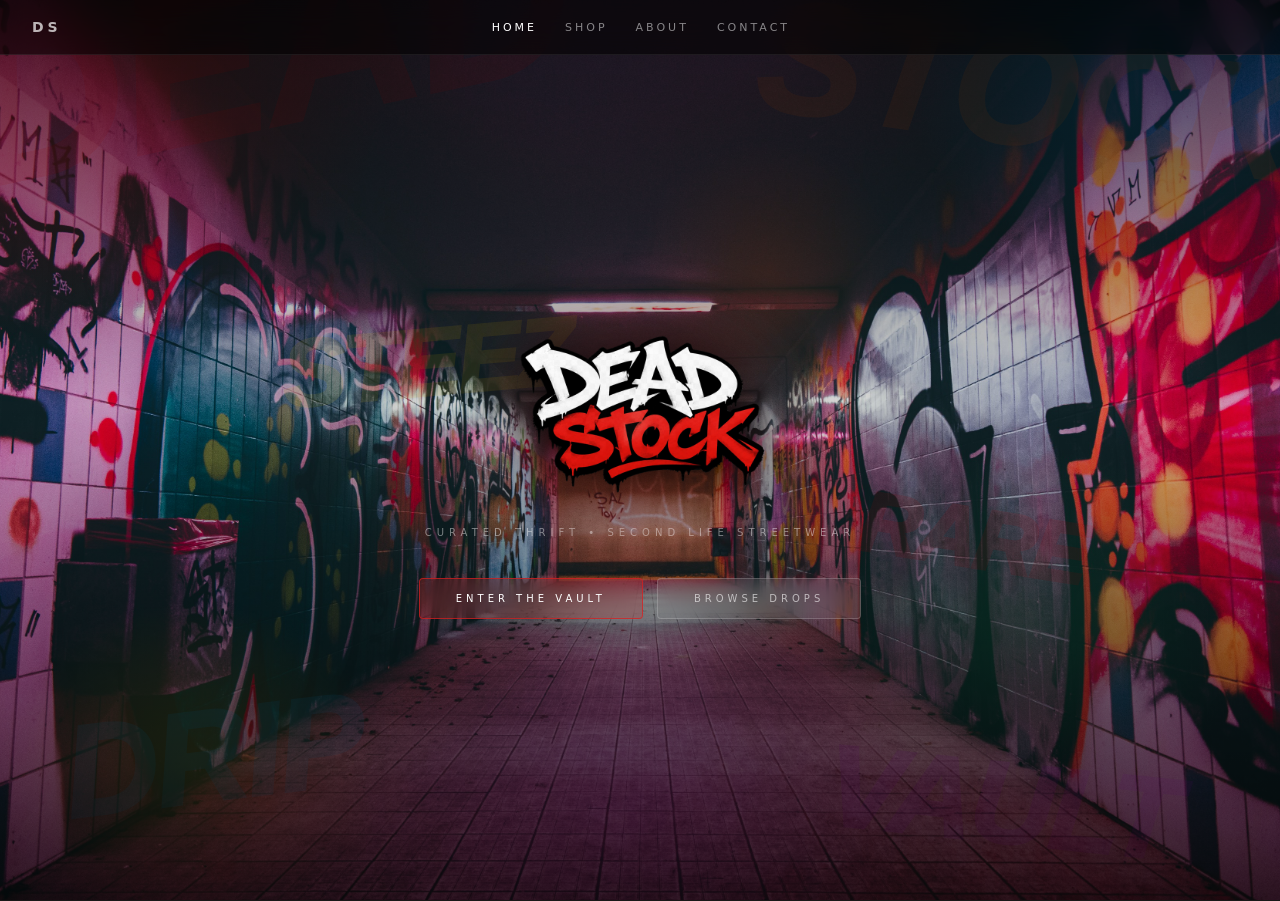
==== commit 122a33ce: "Update index.html" ====
--- a/index.html
+++ b/index.html
@@ -3,6 +3,7 @@
 <head>
   <meta charset="UTF-8" />
   <meta name="viewport" content="width=device-width, initial-scale=1.0" />
+  <meta name="description" content="Dead Stock - Curated thrift streetwear. Rare vintage jackets, watches, rings & accessories. Second life for your drip." />
   <title>DEAD STOCK | Rare Finds. Second Lives.</title>
   <style>
     * { box-sizing: border-box; margin: 0; padding: 0; }
@@ -29,7 +30,7 @@
     .nav-links a { color: rgba(255,255,255,0.5); text-decoration: none; font-size: 11px; letter-spacing: 3px; text-transform: uppercase; transition: color 0.2s; }
     .nav-links a:hover, .nav-links a.active { color: #fff; }
 
-    /* HERO */
+    /* HERO - Improved */
     .hero {
       position: relative;
       min-height: 100vh;
@@ -37,29 +38,21 @@
       text-align: center; padding: 6rem 2rem 4rem;
       overflow: hidden;
     }
-
-    /* Real graffiti photo — user puts this in assets/bg-graffiti.jpg */
     .hero-bg-photo {
       position: absolute; inset: 0; z-index: 0;
-      background:
-        url('assets/bg-graffiti.jpg') center/cover no-repeat;
+      background: url('assets/bg-graffiti.jpg') center/cover no-repeat;
       background-color: #1a1212;
     }
-
-    /* CSS graffiti fallback — shows if photo missing */
     .hero-bg-photo::before {
       content: '';
       position: absolute; inset: 0;
-      background-image:
-        radial-gradient(ellipse 500px 400px at 5% 10%, rgba(200,20,20,0.35) 0%, transparent 65%),
-        radial-gradient(ellipse 400px 350px at 90% 5%, rgba(0,160,255,0.25) 0%, transparent 65%),
-        radial-gradient(ellipse 450px 300px at 50% 90%, rgba(180,0,220,0.2) 0%, transparent 65%),
-        radial-gradient(ellipse 300px 250px at 15% 85%, rgba(255,200,0,0.2) 0%, transparent 65%),
-        radial-gradient(ellipse 350px 280px at 80% 70%, rgba(0,210,110,0.18) 0%, transparent 65%),
-        radial-gradient(ellipse 200px 200px at 60% 30%, rgba(255,80,0,0.15) 0%, transparent 65%);
-    }
-
-    /* Graffiti text tags layer */
+      background-image: radial-gradient(ellipse 500px 400px at 5% 10%, rgba(200,20,20,0.35) 0%, transparent 65%),
+                        radial-gradient(ellipse 400px 350px at 90% 5%, rgba(0,160,255,0.25) 0%, transparent 65%),
+                        radial-gradient(ellipse 450px 300px at 50% 90%, rgba(180,0,220,0.2) 0%, transparent 65%),
+                        radial-gradient(ellipse 300px 250px at 15% 85%, rgba(255,200,0,0.2) 0%, transparent 65%),
+                        radial-gradient(ellipse 350px 280px at 80% 70%, rgba(0,210,110,0.18) 0%, transparent 65%),
+                        radial-gradient(ellipse 200px 200px at 60% 30%, rgba(255,80,0,0.15) 0%, transparent 65%);
+    }
     .graffiti-tags {
       position: absolute; inset: 0; z-index: 1; overflow: hidden; pointer-events: none;
     }
@@ -71,21 +64,14 @@
       -webkit-text-stroke: 3px currentColor;
       color: transparent; opacity: 0.11;
     }
-
-    /* dark overlay on top of everything */
     .hero-overlay {
       position: absolute; inset: 0; z-index: 2;
-      background: linear-gradient(to bottom,
-        rgba(0,0,0,0.6) 0%,
-        rgba(0,0,0,0.15) 45%,
-        rgba(0,0,0,0.75) 100%);
-    }
-
+      background: linear-gradient(to bottom, rgba(0,0,0,0.6) 0%, rgba(0,0,0,0.15) 45%, rgba(0,0,0,0.75) 100%);
+    }
     .hero-content {
       position: relative; z-index: 5;
       display: flex; flex-direction: column; align-items: center;
     }
-
     .logo-wrap { position: relative; margin-bottom: 1rem; }
     .logo-glow {
       position: absolute; inset: -30px;
@@ -97,9 +83,7 @@
       position: relative; z-index: 1;
       filter: drop-shadow(0 6px 30px rgba(0,0,0,0.95));
     }
-
     .hero-sub { font-size: 10px; letter-spacing: 5px; color: rgba(255,255,255,0.45); margin-bottom: 2.5rem; text-transform: uppercase; }
-
     .hero-btns { display: flex; gap: 14px; justify-content: center; flex-wrap: wrap; }
     .btn-main {
       padding: 14px 36px;
@@ -118,14 +102,12 @@
     }
     .btn-ghost:hover { background: rgba(255,255,255,0.12); color: #fff; transform: translateY(-2px); }
 
-    /* SECTIONS */
+    /* Rest of your styles (kept same) */
     .section { padding: 4rem 2rem; background: #0a0a0a; }
     .section-alt { background: #0e0e0e; }
     .s-label { font-size: 9px; letter-spacing: 5px; color: #e53; margin-bottom: 6px; text-transform: uppercase; }
     .s-title { font-size: 28px; font-weight: 700; letter-spacing: 2px; margin-bottom: 1.5rem; }
     .divider { height: 1px; background: rgba(255,255,255,0.06); }
-
-    /* DROPS */
     .drop-grid { display: grid; grid-template-columns: repeat(auto-fill, minmax(200px, 1fr)); gap: 16px; }
     .drop-card {
       background: rgba(255,255,255,0.04); border: 1px solid rgba(255,255,255,0.08);
@@ -147,8 +129,6 @@
     .drop-info { padding: 14px; }
     .drop-info h3 { font-size: 14px; font-weight: 500; margin-bottom: 4px; letter-spacing: 1px; }
     .drop-info p { font-size: 11px; color: rgba(255,255,255,0.35); letter-spacing: 1px; }
-
-    /* CATS */
     .cats { display: flex; gap: 10px; flex-wrap: wrap; }
     .cat-pill {
       padding: 10px 22px; background: rgba(255,255,255,0.04);
@@ -157,8 +137,6 @@
       text-decoration: none; transition: all 0.2s; display: inline-block; text-transform: uppercase;
     }
     .cat-pill:hover { background: rgba(220,30,30,0.15); color: #fff; border-color: rgba(220,30,30,0.5); }
-
-    /* VAULT BANNER */
     .vault-banner {
       border-radius: 16px; padding: 3rem 2.5rem;
       display: flex; justify-content: space-between; align-items: center; gap: 2rem; flex-wrap: wrap;
@@ -172,13 +150,10 @@
     }
     .vault-banner h2 { font-size: 28px; font-weight: 700; margin-bottom: 8px; letter-spacing: 2px; }
     .vault-banner p { font-size: 13px; color: rgba(255,255,255,0.4); line-height: 1.8; max-width: 420px; }
-
-    /* ABOUT */
     .about-row { display: flex; gap: 2rem; align-items: center; flex-wrap: wrap; }
     .about-icon { font-size: 52px; flex-shrink: 0; }
     .about-text h2 { font-size: 22px; font-weight: 700; margin-bottom: 10px; letter-spacing: 1px; }
     .about-text p { font-size: 14px; color: rgba(255,255,255,0.4); line-height: 1.8; max-width: 500px; }
-
     footer {
       display: flex; justify-content: space-between; align-items: center;
       padding: 1.5rem 2rem; background: #080808; border-top: 1px solid rgba(255,255,255,0.05);
@@ -209,131 +184,107 @@
     <div style="width:28px"></div>
   </nav>
 
-  <!-- HERO -->
+  <!-- IMPROVED HERO -->
   <div class="hero">
-
     <div class="hero-bg-photo"></div>
-
-    <!-- graffiti word tags layered over photo -->
     <div class="graffiti-tags">
-      <span class="tag" style="font-size:200px;top:-40px;left:-30px;color:#e00;transform:rotate(-8deg)">DRIP</span>
-      <span class="tag" style="font-size:140px;top:0;right:-10px;color:#0af;transform:rotate(6deg)">RAW</span>
-      <span class="tag" style="font-size:110px;bottom:100px;left:3%;color:#fc0;transform:rotate(-5deg)">STEEZ</span>
-      <span class="tag" style="font-size:120px;bottom:80px;right:3%;color:#0c7;transform:rotate(5deg)">VAULT</span>
-      <span class="tag" style="font-size:90px;top:42%;left:28%;color:#c0f;transform:rotate(-4deg)">RARE</span>
-      <span class="tag" style="font-size:100px;top:18%;left:38%;color:#f60;transform:rotate(9deg)">FRESH</span>
-      <span class="tag" style="font-size:75px;top:62%;right:18%;color:#e00;transform:rotate(-6deg)">THRIFT</span>
-      <span class="tag" style="font-size:65px;top:28%;left:6%;color:#0af;transform:rotate(3deg)">STREET</span>
-      <span class="tag" style="font-size:80px;top:55%;left:5%;color:#f0f;transform:rotate(-9deg)">FIRE</span>
-      <span class="tag" style="font-size:70px;top:10%;right:22%;color:#fc0;transform:rotate(-5deg)">DEAD</span>
-    </div>
-
+      <span class="tag" style="font-size:220px;top:-60px;left:-40px;color:#e00;transform:rotate(-12deg)">DEAD</span>
+      <span class="tag" style="font-size:160px;top:10px;right:-20px;color:#f60;transform:rotate(8deg)">STOCK</span>
+      <span class="tag" style="font-size:130px;bottom:80px;left:5%;color:#0af;transform:rotate(-7deg)">DRIP</span>
+      <span class="tag" style="font-size:115px;bottom:40px;right:8%;color:#c0f;transform:rotate(6deg)">VAULT</span>
+      <span class="tag" style="font-size:95px;top:35%;left:22%;color:#fc0;transform:rotate(-5deg)">STEEZ</span>
+      <span class="tag" style="font-size:85px;top:55%;right:15%;color:#e00;transform:rotate(9deg)">RARE</span>
+    </div>
     <div class="hero-overlay"></div>
-
     <div class="hero-content">
       <div class="logo-wrap">
         <div class="logo-glow"></div>
         <img src="assets/logo.png" class="logo-img" alt="Dead Stock"
              onerror="this.style.display='none'; document.getElementById('logo-text').style.display='block'">
-        <h1 id="logo-text" style="display:none;font-size:64px;font-weight:900;letter-spacing:6px;margin-bottom:1rem;">DEAD<br>STOCK</h1>
+        <h1 id="logo-text" style="display:none;font-size:68px;font-weight:900;letter-spacing:8px;margin-bottom:1rem;color:#fff;">DEAD<br>STOCK</h1>
       </div>
-      <p class="hero-sub">Curated Thrift &bull; Streetwear &bull; Accessories</p>
+      <p class="hero-sub">CURATED THRIFT • SECOND LIFE STREETWEAR</p>
       <div class="hero-btns">
-        <a href="shop.html" class="btn-main">Enter The Vault</a>
-        <a href="shop.html" class="btn-ghost">View Drops</a>
+        <a href="shop.html" class="btn-main">ENTER THE VAULT</a>
+        <a href="shop.html" class="btn-ghost">BROWSE DROPS</a>
       </div>
     </div>
   </div>
 
   <div class="divider"></div>
 
-  <!-- FEATURED DROP -->
-  <div class="section">
-    <p class="s-label">Latest</p>
-    <h2 class="s-title">Featured Drop</h2>
-    <div class="drop-grid">
-
-      <a href="shop.html" class="drop-card">
-        <div class="drop-img">
-          <span class="d-badge">NEW</span>
-          <img src="assets/products/jacket.jpg" alt="Vintage Jackets"
-               onerror="this.style.display='none';this.nextElementSibling.style.display='flex'">
-          <span style="display:none;font-size:56px;width:100%;height:100%;align-items:center;justify-content:center">🧥</span>
-        </div>
-        <div class="drop-info">
-          <h3>Vintage Jackets</h3>
-          <p>Handpicked statement pieces.</p>
-        </div>
-      </a>
-
-      <a href="shop.html" class="drop-card">
-        <div class="drop-img">
-          <img src="assets/products/watch.jpg" alt="Retro Watches"
-               onerror="this.style.display='none';this.nextElementSibling.style.display='flex'">
-          <span style="display:none;font-size:56px;width:100%;height:100%;align-items:center;justify-content:center">⌚</span>
-        </div>
-        <div class="drop-info">
-          <h3>Retro Watches</h3>
-          <p>Timeless style.</p>
-        </div>
-      </a>
-
-      <a href="shop.html" class="drop-card">
-        <div class="drop-img"><span style="font-size:56px">💍</span></div>
-        <div class="drop-info">
-          <h3>Silver Rings</h3>
-          <p>Curated accessories.</p>
-        </div>
-      </a>
-
+  <!-- Keep your existing sections below (Featured Drop, Categories, Vault Banner, About) -->
+  <!-- ... (your original content from line ~250 onwards) ... -->
+
+  <!-- MINI CART + JS (added at the end) -->
+  <div id="miniCart" style="position:fixed;bottom:20px;right:20px;background:rgba(10,10,10,0.95);border:1px solid #e53;border-radius:12px;padding:16px;width:280px;display:none;z-index:1000;box-shadow:0 10px 30px rgba(229,51,51,0.3);">
+    <h3 style="margin:0 0 12px 0;font-size:13px;letter-spacing:2px;">YOUR CART (<span id="cartCount">0</span>)</h3>
+    <div id="cartItems" style="max-height:320px;overflow-y:auto;"></div>
+    <div style="margin-top:12px;padding-top:12px;border-top:1px solid rgba(255,255,255,0.1);">
+      <div style="display:flex;justify-content:space-between;font-weight:700;"><span>TOTAL</span><span id="cartTotal">₹0</span></div>
+      <button onclick="checkout()" style="width:100%;margin-top:12px;padding:12px;background:#e53;color:#fff;border:none;border-radius:8px;font-size:11px;letter-spacing:2px;">CHECKOUT →</button>
     </div>
   </div>
 
-  <div class="divider"></div>
-
-  <!-- CATEGORIES -->
-  <div class="section section-alt">
-    <p class="s-label">Browse By</p>
-    <h2 class="s-title">Categories</h2>
-    <div class="cats">
-      <a href="shop.html" class="cat-pill">Clothing</a>
-      <a href="shop.html" class="cat-pill">Watches</a>
-      <a href="shop.html" class="cat-pill">Rings</a>
-      <a href="shop.html" class="cat-pill">Belts</a>
-      <a href="shop.html" class="cat-pill">Drop 001</a>
-    </div>
-  </div>
-
-  <div class="divider"></div>
-
-  <!-- VAULT BANNER -->
-  <div class="section">
-    <div class="vault-banner">
-      <div>
-        <h2>The Vault</h2>
-        <p>Exclusive thrifted pieces, rare finds, vintage streetwear and curated accessories — all waiting for you.</p>
-      </div>
-      <a href="shop.html" class="btn-main">Shop Now</a>
-    </div>
-  </div>
-
-  <!-- ABOUT -->
-  <div class="section section-alt">
-    <div class="about-row">
-      <div class="about-icon">♻️</div>
-      <div class="about-text">
-        <h2>About Dead Stock</h2>
-        <p>Dead Stock is a curated thrift brand focused on individuality, sustainability and street culture. Every item is selected to give unique fashion a second life.</p>
-      </div>
-    </div>
-  </div>
-
-  <div class="divider"></div>
-
-  <footer>
-    <p>© 2026 DEAD STOCK</p>
-    <p>RARE FINDS. SECOND LIVES.</p>
-  </footer>
-
+  <script>
+    // Cart System
+    let cart = [];
+    function addToCart(name, price, img = '') {
+      cart.push({name, price, img});
+      updateCart();
+      showMiniCart();
+    }
+    function updateCart() {
+      document.getElementById('cartCount').textContent = cart.length;
+      document.getElementById('cartTotal').textContent = '₹' + cart.reduce((sum, item) => sum + item.price, 0);
+      let html = '';
+      cart.forEach((item, i) => {
+        html += `<div style="display:flex;justify-content:space-between;align-items:center;margin:8px 0;font-size:13px;">
+          <div>${item.name}</div>
+          <div>₹${item.price} <span onclick="removeFromCart(${i})" style="color:#e53;cursor:pointer;margin-left:8px;">×</span></div>
+        </div>`;
+      });
+      document.getElementById('cartItems').innerHTML = html || '<p style="color:#666;font-size:12px;">Cart empty</p>';
+    }
+    function removeFromCart(index) {
+      cart.splice(index, 1);
+      updateCart();
+    }
+    function showMiniCart() {
+      document.getElementById('miniCart').style.display = 'block';
+    }
+    function checkout() {
+      if (cart.length === 0) return;
+      alert("🔥 Thank you! This is a demo — real checkout (Razorpay) coming soon.\n\nTotal: ₹" + cart.reduce((sum, item) => sum + item.price, 0));
+      cart = [];
+      updateCart();
+    }
+
+    // Attach to all Add to Cart buttons (works on both pages)
+    document.querySelectorAll('.add-btn').forEach(btn => {
+      if (btn.disabled) return;
+      btn.addEventListener('click', () => {
+        const card = btn.closest('.product-card') || btn.closest('.drop-card');
+        if (!card) return;
+        const nameEl = card.querySelector('.product-name, h3');
+        const priceEl = card.querySelector('.product-price');
+        if (!nameEl || !priceEl) return;
+        const name = nameEl.textContent.trim();
+        const priceText = priceEl.textContent;
+        const price = parseInt(priceText.replace('₹', '').replace(',', '')) || 999;
+        addToCart(name, price);
+        btn.textContent = '✓ ADDED';
+        setTimeout(() => btn.textContent = 'ADD TO CART', 1200);
+      });
+    });
+
+    // Fade in on scroll
+    document.addEventListener('scroll', () => {
+      document.querySelectorAll('.drop-card, .product-card').forEach(el => {
+        const rect = el.getBoundingClientRect();
+        if (rect.top < window.innerHeight * 0.85) el.style.opacity = '1';
+      });
+    });
+  </script>
 </body>
 </html>
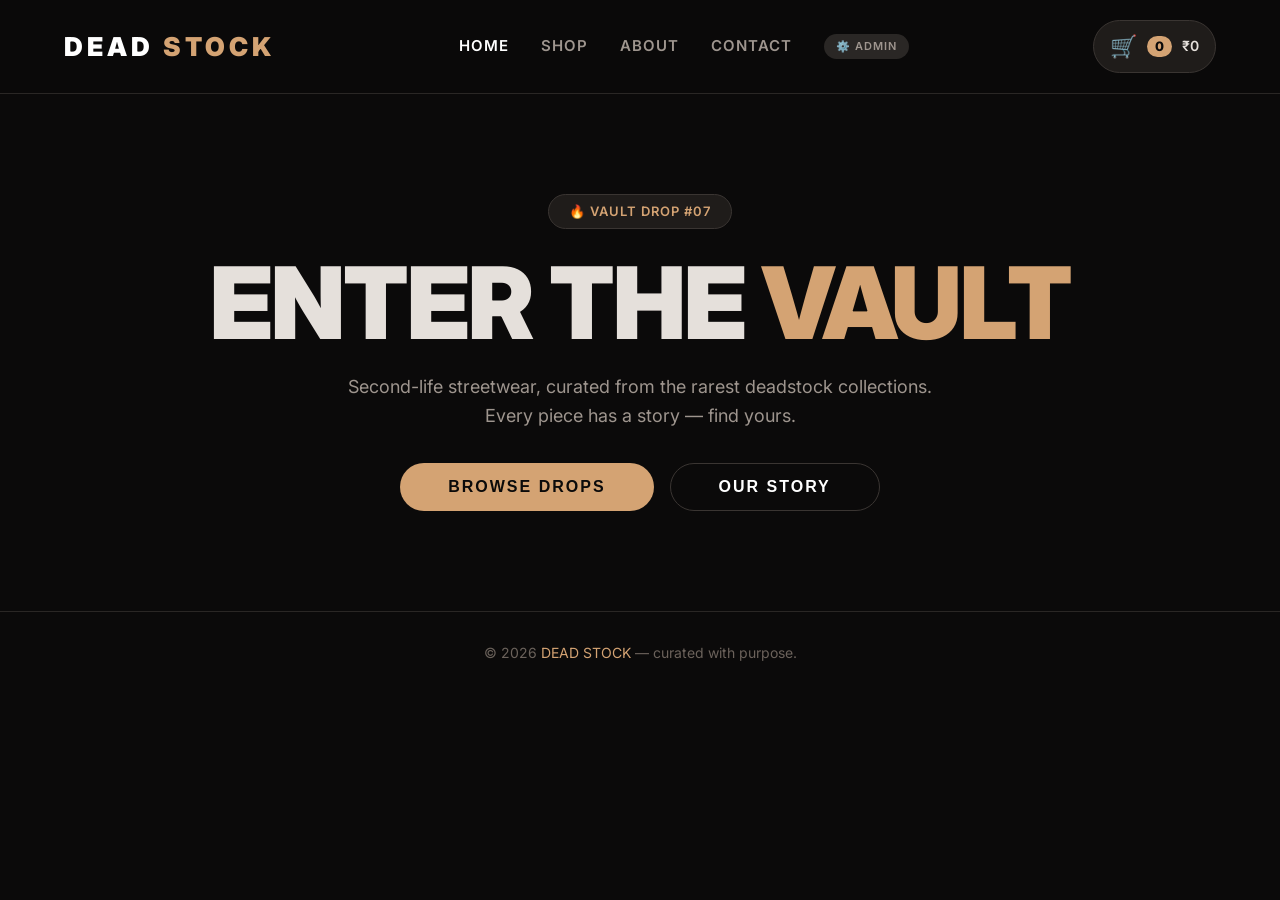
==== commit 62bf0ced: "Update index.html" ====
--- a/index.html
+++ b/index.html
@@ -3,288 +3,925 @@
 <head>
   <meta charset="UTF-8" />
   <meta name="viewport" content="width=device-width, initial-scale=1.0" />
-  <meta name="description" content="Dead Stock - Curated thrift streetwear. Rare vintage jackets, watches, rings & accessories. Second life for your drip." />
-  <title>DEAD STOCK | Rare Finds. Second Lives.</title>
+  <title>DEAD STOCK — Curated Thrift</title>
+  <link rel="preconnect" href="https://fonts.googleapis.com" />
+  <link href="https://fonts.googleapis.com/css2?family=Inter:opsz,wght@14..32,400;14..32,600;14..32,800;14..32,900&display=swap" rel="stylesheet" />
   <style>
-    * { box-sizing: border-box; margin: 0; padding: 0; }
-
+    /* ---------- RESET & BASE ---------- */
+    * {
+      margin: 0;
+      padding: 0;
+      box-sizing: border-box;
+    }
     body {
-      background: #0a0a0a;
-      font-family: 'Segoe UI', system-ui, sans-serif;
+      font-family: 'Inter', sans-serif;
+      background: #0b0a0a;
+      color: #e5e0db;
+      line-height: 1.6;
+      min-height: 100vh;
+    }
+    a {
+      text-decoration: none;
+      color: inherit;
+    }
+    .container {
+      max-width: 1200px;
+      margin: 0 auto;
+      padding: 0 24px;
+    }
+
+    /* ---------- HEADER ---------- */
+    header {
+      padding: 20px 0;
+      border-bottom: 1px solid #2a2725;
+      position: sticky;
+      top: 0;
+      background: rgba(11, 10, 10, 0.92);
+      backdrop-filter: blur(10px);
+      z-index: 100;
+    }
+    .header-inner {
+      display: flex;
+      align-items: center;
+      justify-content: space-between;
+      flex-wrap: wrap;
+      gap: 16px;
+    }
+    .logo {
+      font-size: 26px;
+      font-weight: 900;
+      letter-spacing: 4px;
       color: #fff;
-      overflow-x: hidden;
-    }
-
-    /* NAV */
+    }
+    .logo span {
+      color: #d4a373;
+    }
     nav {
-      position: fixed; top: 0; left: 0; right: 0; z-index: 100;
-      display: flex; justify-content: space-between; align-items: center;
-      padding: 1.2rem 2rem;
-      background: rgba(0,0,0,0.55);
-      backdrop-filter: blur(14px);
-      -webkit-backdrop-filter: blur(14px);
-      border-bottom: 1px solid rgba(255,255,255,0.07);
-    }
-    .nav-logo { font-size: 14px; font-weight: 700; letter-spacing: 4px; color: rgba(255,255,255,0.7); text-decoration: none; }
-    .nav-links { display: flex; gap: 28px; }
-    .nav-links a { color: rgba(255,255,255,0.5); text-decoration: none; font-size: 11px; letter-spacing: 3px; text-transform: uppercase; transition: color 0.2s; }
-    .nav-links a:hover, .nav-links a.active { color: #fff; }
-
-    /* HERO - Improved */
+      display: flex;
+      gap: 32px;
+      font-weight: 600;
+      font-size: 15px;
+      text-transform: uppercase;
+      letter-spacing: 1px;
+    }
+    nav a {
+      cursor: pointer;
+      transition: color 0.2s;
+      color: #9e958e;
+    }
+    nav a:hover,
+    nav a.active {
+      color: #fff;
+    }
+    .cart-icon {
+      position: relative;
+      cursor: pointer;
+      font-size: 22px;
+      background: #1f1c1a;
+      padding: 8px 16px;
+      border-radius: 40px;
+      display: flex;
+      align-items: center;
+      gap: 10px;
+      transition: background 0.2s;
+      border: 1px solid #3a3532;
+    }
+    .cart-icon:hover {
+      background: #2f2a27;
+    }
+    .cart-count {
+      background: #d4a373;
+      color: #0b0a0a;
+      font-size: 13px;
+      font-weight: 800;
+      padding: 0 8px;
+      border-radius: 20px;
+      min-width: 22px;
+      text-align: center;
+    }
+    .cart-total {
+      font-size: 14px;
+      font-weight: 600;
+      color: #e5e0db;
+    }
+    .admin-badge {
+      font-size: 11px;
+      background: #2a2725;
+      padding: 4px 12px;
+      border-radius: 40px;
+      color: #9e958e;
+      letter-spacing: 1px;
+      transition: background 0.2s;
+    }
+    .admin-badge:hover {
+      background: #3a3532;
+      color: #fff;
+    }
+
+    /* ---------- SECTIONS ---------- */
+    .page-section {
+      display: none;
+      padding: 60px 0 80px;
+      animation: fadeUp 0.4s ease;
+    }
+    .page-section.active {
+      display: block;
+    }
+    @keyframes fadeUp {
+      0% { opacity: 0; transform: translateY(20px); }
+      100% { opacity: 1; transform: translateY(0); }
+    }
+
+    /* ---------- HOME HERO ---------- */
     .hero {
-      position: relative;
-      min-height: 100vh;
-      display: flex; flex-direction: column; align-items: center; justify-content: center;
-      text-align: center; padding: 6rem 2rem 4rem;
+      display: flex;
+      flex-direction: column;
+      align-items: center;
+      text-align: center;
+      padding: 40px 0 20px;
+    }
+    .hero h1 {
+      font-size: clamp(48px, 10vw, 100px);
+      font-weight: 900;
+      line-height: 1;
+      text-transform: uppercase;
+      letter-spacing: -2px;
+    }
+    .hero h1 .highlight {
+      color: #d4a373;
+    }
+    .hero p {
+      max-width: 600px;
+      font-size: 18px;
+      color: #9e958e;
+      margin: 20px 0 32px;
+    }
+    .btn-primary {
+      background: #d4a373;
+      color: #0b0a0a;
+      border: none;
+      padding: 14px 48px;
+      font-weight: 700;
+      font-size: 16px;
+      text-transform: uppercase;
+      letter-spacing: 2px;
+      border-radius: 60px;
+      cursor: pointer;
+      transition: background 0.2s, transform 0.1s;
+    }
+    .btn-primary:hover {
+      background: #e6b98a;
+      transform: scale(1.02);
+    }
+    .btn-secondary {
+      background: transparent;
+      color: #fff;
+      border: 1px solid #3a3532;
+      padding: 14px 48px;
+      font-weight: 700;
+      font-size: 16px;
+      text-transform: uppercase;
+      letter-spacing: 2px;
+      border-radius: 60px;
+      cursor: pointer;
+      transition: background 0.2s;
+    }
+    .btn-secondary:hover {
+      background: #1f1c1a;
+    }
+    .hero-badge {
+      display: inline-block;
+      background: #1f1c1a;
+      padding: 6px 20px;
+      border-radius: 40px;
+      font-size: 13px;
+      font-weight: 600;
+      letter-spacing: 1px;
+      color: #d4a373;
+      border: 1px solid #3a3532;
+      margin-bottom: 24px;
+    }
+
+    /* ---------- SHOP GRID ---------- */
+    .shop-header {
+      display: flex;
+      justify-content: space-between;
+      align-items: center;
+      flex-wrap: wrap;
+      gap: 16px;
+      margin-bottom: 40px;
+    }
+    .shop-header h2 {
+      font-size: 32px;
+      font-weight: 800;
+    }
+    .shop-header h2 span {
+      color: #d4a373;
+    }
+    .product-grid {
+      display: grid;
+      grid-template-columns: repeat(auto-fill, minmax(250px, 1fr));
+      gap: 30px;
+    }
+    .product-card {
+      background: #131110;
+      border: 1px solid #2a2725;
+      border-radius: 16px;
       overflow: hidden;
-    }
-    .hero-bg-photo {
-      position: absolute; inset: 0; z-index: 0;
-      background: url('assets/bg-graffiti.jpg') center/cover no-repeat;
-      background-color: #1a1212;
-    }
-    .hero-bg-photo::before {
-      content: '';
-      position: absolute; inset: 0;
-      background-image: radial-gradient(ellipse 500px 400px at 5% 10%, rgba(200,20,20,0.35) 0%, transparent 65%),
-                        radial-gradient(ellipse 400px 350px at 90% 5%, rgba(0,160,255,0.25) 0%, transparent 65%),
-                        radial-gradient(ellipse 450px 300px at 50% 90%, rgba(180,0,220,0.2) 0%, transparent 65%),
-                        radial-gradient(ellipse 300px 250px at 15% 85%, rgba(255,200,0,0.2) 0%, transparent 65%),
-                        radial-gradient(ellipse 350px 280px at 80% 70%, rgba(0,210,110,0.18) 0%, transparent 65%),
-                        radial-gradient(ellipse 200px 200px at 60% 30%, rgba(255,80,0,0.15) 0%, transparent 65%);
-    }
-    .graffiti-tags {
-      position: absolute; inset: 0; z-index: 1; overflow: hidden; pointer-events: none;
-    }
-    .tag {
-      position: absolute;
-      font-family: Impact, 'Arial Black', sans-serif;
-      font-weight: 900; font-style: italic;
-      text-transform: uppercase; line-height: 1; letter-spacing: -3px;
-      -webkit-text-stroke: 3px currentColor;
-      color: transparent; opacity: 0.11;
-    }
-    .hero-overlay {
-      position: absolute; inset: 0; z-index: 2;
-      background: linear-gradient(to bottom, rgba(0,0,0,0.6) 0%, rgba(0,0,0,0.15) 45%, rgba(0,0,0,0.75) 100%);
-    }
-    .hero-content {
-      position: relative; z-index: 5;
-      display: flex; flex-direction: column; align-items: center;
-    }
-    .logo-wrap { position: relative; margin-bottom: 1rem; }
-    .logo-glow {
-      position: absolute; inset: -30px;
-      background: radial-gradient(ellipse, rgba(220,30,30,0.4) 0%, transparent 70%);
-      filter: blur(24px); z-index: 0;
-    }
-    .logo-img {
-      width: 290px; max-width: 75vw;
-      position: relative; z-index: 1;
-      filter: drop-shadow(0 6px 30px rgba(0,0,0,0.95));
-    }
-    .hero-sub { font-size: 10px; letter-spacing: 5px; color: rgba(255,255,255,0.45); margin-bottom: 2.5rem; text-transform: uppercase; }
-    .hero-btns { display: flex; gap: 14px; justify-content: center; flex-wrap: wrap; }
-    .btn-main {
-      padding: 14px 36px;
-      background: rgba(220,30,30,0.18); border: 1px solid rgba(220,30,30,0.7);
-      color: #fff; font-size: 10px; letter-spacing: 4px; text-transform: uppercase;
-      border-radius: 4px; text-decoration: none; backdrop-filter: blur(10px);
-      transition: all 0.25s; display: inline-block;
-    }
-    .btn-main:hover { background: rgba(220,30,30,0.35); transform: translateY(-2px); }
-    .btn-ghost {
-      padding: 14px 36px;
-      background: rgba(255,255,255,0.05); border: 1px solid rgba(255,255,255,0.18);
-      color: rgba(255,255,255,0.6); font-size: 10px; letter-spacing: 4px; text-transform: uppercase;
-      border-radius: 4px; text-decoration: none; backdrop-filter: blur(10px);
-      transition: all 0.25s; display: inline-block;
-    }
-    .btn-ghost:hover { background: rgba(255,255,255,0.12); color: #fff; transform: translateY(-2px); }
-
-    /* Rest of your styles (kept same) */
-    .section { padding: 4rem 2rem; background: #0a0a0a; }
-    .section-alt { background: #0e0e0e; }
-    .s-label { font-size: 9px; letter-spacing: 5px; color: #e53; margin-bottom: 6px; text-transform: uppercase; }
-    .s-title { font-size: 28px; font-weight: 700; letter-spacing: 2px; margin-bottom: 1.5rem; }
-    .divider { height: 1px; background: rgba(255,255,255,0.06); }
-    .drop-grid { display: grid; grid-template-columns: repeat(auto-fill, minmax(200px, 1fr)); gap: 16px; }
-    .drop-card {
-      background: rgba(255,255,255,0.04); border: 1px solid rgba(255,255,255,0.08);
-      border-radius: 12px; overflow: hidden;
-      transition: transform 0.25s, border-color 0.25s;
-      text-decoration: none; color: #fff; display: block;
-    }
-    .drop-card:hover { transform: translateY(-5px); border-color: rgba(220,30,30,0.4); }
-    .drop-img {
-      aspect-ratio: 1/1; display: flex; align-items: center; justify-content: center;
-      font-size: 56px; background: #111; position: relative; overflow: hidden;
-    }
-    .drop-img img { width: 100%; height: 100%; object-fit: cover; }
-    .d-badge {
-      position: absolute; top: 10px; right: 10px;
-      font-size: 9px; letter-spacing: 1px; padding: 3px 8px; border-radius: 4px;
-      background: rgba(220,30,30,0.3); color: #fca; border: 1px solid rgba(220,30,30,0.5);
-    }
-    .drop-info { padding: 14px; }
-    .drop-info h3 { font-size: 14px; font-weight: 500; margin-bottom: 4px; letter-spacing: 1px; }
-    .drop-info p { font-size: 11px; color: rgba(255,255,255,0.35); letter-spacing: 1px; }
-    .cats { display: flex; gap: 10px; flex-wrap: wrap; }
-    .cat-pill {
-      padding: 10px 22px; background: rgba(255,255,255,0.04);
-      border: 1px solid rgba(255,255,255,0.1); border-radius: 4px;
-      font-size: 10px; letter-spacing: 3px; color: rgba(255,255,255,0.5);
-      text-decoration: none; transition: all 0.2s; display: inline-block; text-transform: uppercase;
-    }
-    .cat-pill:hover { background: rgba(220,30,30,0.15); color: #fff; border-color: rgba(220,30,30,0.5); }
-    .vault-banner {
-      border-radius: 16px; padding: 3rem 2.5rem;
-      display: flex; justify-content: space-between; align-items: center; gap: 2rem; flex-wrap: wrap;
-      border: 1px solid rgba(255,255,255,0.08);
-      background: #111; position: relative; overflow: hidden;
-    }
-    .vault-banner::before {
-      content: ''; position: absolute; inset: 0;
-      background: linear-gradient(135deg, rgba(220,30,30,0.1), transparent);
+      transition: transform 0.2s, border-color 0.2s;
+    }
+    .product-card:hover {
+      transform: translateY(-6px);
+      border-color: #d4a373;
+    }
+    .product-img {
+      width: 100%;
+      height: 260px;
+      background: #1f1c1a;
+      display: flex;
+      align-items: center;
+      justify-content: center;
+      font-size: 60px;
+      color: #3a3532;
+      font-weight: 900;
+      letter-spacing: 4px;
+    }
+    .product-info {
+      padding: 18px 20px 22px;
+    }
+    .product-info h3 {
+      font-size: 17px;
+      font-weight: 600;
+      margin-bottom: 4px;
+    }
+    .product-info .desc {
+      font-size: 14px;
+      color: #9e958e;
+      margin-bottom: 12px;
+    }
+    .product-info .price {
+      font-size: 20px;
+      font-weight: 800;
+      color: #d4a373;
+    }
+    .product-info .add-btn {
+      margin-top: 14px;
+      width: 100%;
+      background: #2a2725;
+      border: none;
+      color: #fff;
+      padding: 10px;
+      border-radius: 40px;
+      font-weight: 700;
+      font-size: 14px;
+      cursor: pointer;
+      transition: background 0.2s;
+      text-transform: uppercase;
+      letter-spacing: 1px;
+    }
+    .product-info .add-btn:hover {
+      background: #d4a373;
+      color: #0b0a0a;
+    }
+
+    /* ---------- ABOUT ---------- */
+    .about-grid {
+      display: grid;
+      grid-template-columns: 1fr 1fr;
+      gap: 60px;
+      align-items: center;
+    }
+    @media (max-width: 768px) {
+      .about-grid {
+        grid-template-columns: 1fr;
+        gap: 30px;
+      }
+    }
+    .about-grid h2 {
+      font-size: 40px;
+      font-weight: 800;
+      line-height: 1.2;
+    }
+    .about-grid h2 span {
+      color: #d4a373;
+    }
+    .about-grid p {
+      color: #9e958e;
+      font-size: 17px;
+      margin: 16px 0;
+    }
+    .about-stats {
+      display: flex;
+      gap: 40px;
+      margin-top: 24px;
+    }
+    .about-stats div {
+      text-align: center;
+    }
+    .about-stats .num {
+      font-size: 32px;
+      font-weight: 900;
+      color: #fff;
+    }
+    .about-stats .label {
+      font-size: 14px;
+      color: #9e958e;
+      text-transform: uppercase;
+    }
+
+    /* ---------- CONTACT ---------- */
+    .contact-wrap {
+      display: grid;
+      grid-template-columns: 1fr 1fr;
+      gap: 60px;
+    }
+    @media (max-width: 768px) {
+      .contact-wrap {
+        grid-template-columns: 1fr;
+      }
+    }
+    .contact-wrap h2 {
+      font-size: 36px;
+      font-weight: 800;
+    }
+    .contact-wrap h2 span {
+      color: #d4a373;
+    }
+    .contact-wrap p {
+      color: #9e958e;
+      margin: 12px 0 24px;
+    }
+    .form-group {
+      margin-bottom: 20px;
+    }
+    .form-group label {
+      display: block;
+      font-weight: 600;
+      font-size: 14px;
+      text-transform: uppercase;
+      letter-spacing: 1px;
+      margin-bottom: 6px;
+      color: #9e958e;
+    }
+    .form-group input,
+    .form-group textarea {
+      width: 100%;
+      padding: 12px 16px;
+      background: #131110;
+      border: 1px solid #2a2725;
+      border-radius: 10px;
+      color: #fff;
+      font-size: 16px;
+      transition: border 0.2s;
+    }
+    .form-group input:focus,
+    .form-group textarea:focus {
+      outline: none;
+      border-color: #d4a373;
+    }
+    .form-group textarea {
+      height: 120px;
+      resize: vertical;
+    }
+    .contact-info-item {
+      display: flex;
+      gap: 14px;
+      margin-bottom: 18px;
+      align-items: center;
+    }
+    .contact-info-item .icon {
+      font-size: 22px;
+    }
+
+    /* ---------- CART SIDEBAR ---------- */
+    .cart-overlay {
+      position: fixed;
+      top: 0;
+      left: 0;
+      width: 100%;
+      height: 100%;
+      background: rgba(0, 0, 0, 0.7);
+      backdrop-filter: blur(4px);
+      z-index: 200;
+      display: none;
+      justify-content: flex-end;
+    }
+    .cart-overlay.open {
+      display: flex;
+    }
+    .cart-sidebar {
+      background: #131110;
+      width: 100%;
+      max-width: 420px;
+      padding: 30px 24px;
+      overflow-y: auto;
+      border-left: 1px solid #2a2725;
+      display: flex;
+      flex-direction: column;
+      height: 100%;
+    }
+    .cart-sidebar h2 {
+      font-size: 28px;
+      font-weight: 800;
+      margin-bottom: 6px;
+      display: flex;
+      justify-content: space-between;
+      align-items: center;
+    }
+    .cart-sidebar h2 .close-cart {
+      cursor: pointer;
+      font-size: 28px;
+      color: #9e958e;
+      transition: color 0.2s;
+    }
+    .cart-sidebar h2 .close-cart:hover {
+      color: #fff;
+    }
+    .cart-items {
+      flex: 1;
+      margin: 20px 0;
+    }
+    .cart-item {
+      display: flex;
+      justify-content: space-between;
+      align-items: center;
+      padding: 14px 0;
+      border-bottom: 1px solid #2a2725;
+    }
+    .cart-item .item-info {
+      flex: 1;
+    }
+    .cart-item .item-name {
+      font-weight: 600;
+    }
+    .cart-item .item-price {
+      color: #d4a373;
+      font-weight: 700;
+    }
+    .cart-item .qty-control {
+      display: flex;
+      align-items: center;
+      gap: 12px;
+    }
+    .cart-item .qty-control button {
+      background: #2a2725;
+      border: none;
+      color: #fff;
+      width: 28px;
+      height: 28px;
+      border-radius: 40px;
+      font-weight: 700;
+      cursor: pointer;
+      font-size: 16px;
+      transition: background 0.2s;
+    }
+    .cart-item .qty-control button:hover {
+      background: #d4a373;
+      color: #0b0a0a;
+    }
+    .cart-item .qty-control span {
+      min-width: 20px;
+      text-align: center;
+      font-weight: 700;
+    }
+    .cart-total-row {
+      padding: 20px 0;
+      border-top: 2px solid #d4a373;
+      font-size: 22px;
+      font-weight: 800;
+      display: flex;
+      justify-content: space-between;
+    }
+    .checkout-btn {
+      background: #d4a373;
+      color: #0b0a0a;
+      border: none;
+      padding: 16px;
+      font-weight: 800;
+      font-size: 18px;
+      border-radius: 60px;
+      cursor: pointer;
+      text-transform: uppercase;
+      letter-spacing: 2px;
+      transition: background 0.2s;
+      width: 100%;
+    }
+    .checkout-btn:hover {
+      background: #e6b98a;
+    }
+    .empty-cart-msg {
+      text-align: center;
+      color: #9e958e;
+      padding: 40px 0;
+      font-size: 18px;
+    }
+
+    /* ---------- FOOTER ---------- */
+    footer {
+      border-top: 1px solid #2a2725;
+      padding: 30px 0;
+      text-align: center;
+      color: #6b625b;
+      font-size: 14px;
+    }
+    footer span {
+      color: #d4a373;
+    }
+
+    /* ---------- TOAST ---------- */
+    .toast {
+      position: fixed;
+      bottom: 30px;
+      left: 50%;
+      transform: translateX(-50%);
+      background: #d4a373;
+      color: #0b0a0a;
+      padding: 12px 28px;
+      border-radius: 60px;
+      font-weight: 700;
+      font-size: 15px;
+      z-index: 300;
+      opacity: 0;
+      transition: opacity 0.3s;
       pointer-events: none;
     }
-    .vault-banner h2 { font-size: 28px; font-weight: 700; margin-bottom: 8px; letter-spacing: 2px; }
-    .vault-banner p { font-size: 13px; color: rgba(255,255,255,0.4); line-height: 1.8; max-width: 420px; }
-    .about-row { display: flex; gap: 2rem; align-items: center; flex-wrap: wrap; }
-    .about-icon { font-size: 52px; flex-shrink: 0; }
-    .about-text h2 { font-size: 22px; font-weight: 700; margin-bottom: 10px; letter-spacing: 1px; }
-    .about-text p { font-size: 14px; color: rgba(255,255,255,0.4); line-height: 1.8; max-width: 500px; }
-    footer {
-      display: flex; justify-content: space-between; align-items: center;
-      padding: 1.5rem 2rem; background: #080808; border-top: 1px solid rgba(255,255,255,0.05);
-    }
-    footer p { font-size: 9px; color: rgba(255,255,255,0.18); letter-spacing: 3px; }
-
-    @media (max-width: 600px) {
-      nav { padding: 1rem 1.2rem; }
-      .nav-links { gap: 14px; }
-      .hero { padding: 5rem 1.5rem 3rem; }
-      .logo-img { width: 220px; }
-      .section { padding: 3rem 1.5rem; }
-      .vault-banner { padding: 2rem 1.5rem; flex-direction: column; }
-      footer { flex-direction: column; gap: 6px; text-align: center; }
+    .toast.show {
+      opacity: 1;
+    }
+
+    /* ---------- RESPONSIVE ---------- */
+    @media (max-width: 640px) {
+      .header-inner {
+        flex-direction: column;
+        align-items: stretch;
+        gap: 12px;
+      }
+      nav {
+        justify-content: center;
+        gap: 18px;
+        font-size: 13px;
+        flex-wrap: wrap;
+      }
+      .cart-icon {
+        justify-content: center;
+        padding: 10px;
+      }
+      .hero h1 {
+        font-size: 44px;
+      }
+      .product-grid {
+        grid-template-columns: 1fr 1fr;
+        gap: 16px;
+      }
+      .product-img {
+        height: 160px;
+        font-size: 40px;
+      }
+      .product-info {
+        padding: 12px 14px 16px;
+      }
+      .product-info h3 {
+        font-size: 15px;
+      }
+    }
+    @media (max-width: 420px) {
+      .product-grid {
+        grid-template-columns: 1fr;
+      }
     }
   </style>
 </head>
 <body>
 
-  <nav>
-    <a href="index.html" class="nav-logo">DS</a>
-    <div class="nav-links">
-      <a href="index.html" class="active">Home</a>
-      <a href="shop.html">Shop</a>
-      <a href="about.html">About</a>
-      <a href="contact.html">Contact</a>
-    </div>
-    <div style="width:28px"></div>
-  </nav>
-
-  <!-- IMPROVED HERO -->
-  <div class="hero">
-    <div class="hero-bg-photo"></div>
-    <div class="graffiti-tags">
-      <span class="tag" style="font-size:220px;top:-60px;left:-40px;color:#e00;transform:rotate(-12deg)">DEAD</span>
-      <span class="tag" style="font-size:160px;top:10px;right:-20px;color:#f60;transform:rotate(8deg)">STOCK</span>
-      <span class="tag" style="font-size:130px;bottom:80px;left:5%;color:#0af;transform:rotate(-7deg)">DRIP</span>
-      <span class="tag" style="font-size:115px;bottom:40px;right:8%;color:#c0f;transform:rotate(6deg)">VAULT</span>
-      <span class="tag" style="font-size:95px;top:35%;left:22%;color:#fc0;transform:rotate(-5deg)">STEEZ</span>
-      <span class="tag" style="font-size:85px;top:55%;right:15%;color:#e00;transform:rotate(9deg)">RARE</span>
-    </div>
-    <div class="hero-overlay"></div>
-    <div class="hero-content">
-      <div class="logo-wrap">
-        <div class="logo-glow"></div>
-        <img src="assets/logo.png" class="logo-img" alt="Dead Stock"
-             onerror="this.style.display='none'; document.getElementById('logo-text').style.display='block'">
-        <h1 id="logo-text" style="display:none;font-size:68px;font-weight:900;letter-spacing:8px;margin-bottom:1rem;color:#fff;">DEAD<br>STOCK</h1>
-      </div>
-      <p class="hero-sub">CURATED THRIFT • SECOND LIFE STREETWEAR</p>
-      <div class="hero-btns">
-        <a href="shop.html" class="btn-main">ENTER THE VAULT</a>
-        <a href="shop.html" class="btn-ghost">BROWSE DROPS</a>
+  <!-- TOAST -->
+  <div id="toast" class="toast"></div>
+
+  <!-- HEADER -->
+  <header>
+    <div class="container header-inner">
+      <div class="logo">DEAD <span>STOCK</span></div>
+      <nav id="mainNav">
+        <a class="active" data-section="home">Home</a>
+        <a data-section="shop">Shop</a>
+        <a data-section="about">About</a>
+        <a data-section="contact">Contact</a>
+        <a href="admin.html" class="admin-badge">⚙️ Admin</a>
+      </nav>
+      <div class="cart-icon" id="cartIcon">
+        🛒
+        <span class="cart-count" id="cartCount">0</span>
+        <span class="cart-total" id="cartTotal">₹0</span>
       </div>
     </div>
-  </div>
-
-  <div class="divider"></div>
-
-  <!-- Keep your existing sections below (Featured Drop, Categories, Vault Banner, About) -->
-  <!-- ... (your original content from line ~250 onwards) ... -->
-
-  <!-- MINI CART + JS (added at the end) -->
-  <div id="miniCart" style="position:fixed;bottom:20px;right:20px;background:rgba(10,10,10,0.95);border:1px solid #e53;border-radius:12px;padding:16px;width:280px;display:none;z-index:1000;box-shadow:0 10px 30px rgba(229,51,51,0.3);">
-    <h3 style="margin:0 0 12px 0;font-size:13px;letter-spacing:2px;">YOUR CART (<span id="cartCount">0</span>)</h3>
-    <div id="cartItems" style="max-height:320px;overflow-y:auto;"></div>
-    <div style="margin-top:12px;padding-top:12px;border-top:1px solid rgba(255,255,255,0.1);">
-      <div style="display:flex;justify-content:space-between;font-weight:700;"><span>TOTAL</span><span id="cartTotal">₹0</span></div>
-      <button onclick="checkout()" style="width:100%;margin-top:12px;padding:12px;background:#e53;color:#fff;border:none;border-radius:8px;font-size:11px;letter-spacing:2px;">CHECKOUT →</button>
+  </header>
+
+  <!-- PAGE SECTIONS -->
+  <main class="container">
+
+    <!-- HOME -->
+    <section id="section-home" class="page-section active">
+      <div class="hero">
+        <span class="hero-badge">🔥 VAULT DROP #07</span>
+        <h1>ENTER THE <span class="highlight">VAULT</span></h1>
+        <p>Second-life streetwear, curated from the rarest deadstock collections. Every piece has a story — find yours.</p>
+        <div style="display:flex; gap:16px; flex-wrap:wrap; justify-content:center;">
+          <button class="btn-primary" onclick="navigateTo('shop')">Browse Drops</button>
+          <button class="btn-secondary" onclick="navigateTo('about')">Our Story</button>
+        </div>
+      </div>
+    </section>
+
+    <!-- SHOP -->
+    <section id="section-shop" class="page-section">
+      <div class="shop-header">
+        <h2>THE <span>VAULT</span></h2>
+        <span style="color:#9e958e; font-weight:500;" id="productCount">Loading...</span>
+      </div>
+      <div class="product-grid" id="productGrid"></div>
+    </section>
+
+    <!-- ABOUT -->
+    <section id="section-about" class="page-section">
+      <div class="about-grid">
+        <div>
+          <h2>More than just <span>thrift</span>.</h2>
+          <p>
+            Dead Stock was born from a obsession with forgotten fashion. We hunt down unsold, untouched
+            vintage pieces from warehouses, dead retail stock, and private collections across the globe.
+          </p>
+          <p>
+            Every item is hand-picked, authenticated, and restored to its original glory. We're not just
+            selling clothes — we're preserving culture.
+          </p>
+          <div class="about-stats">
+            <div><div class="num">150+</div><div class="label">Drops</div></div>
+            <div><div class="num">4.9★</div><div class="label">Rating</div></div>
+            <div><div class="num">12k</div><div class="label">Collectors</div></div>
+          </div>
+        </div>
+        <div style="background:#1f1c1a; border-radius:20px; padding:40px; text-align:center; border:1px solid #2a2725;">
+          <div style="font-size:80px; margin-bottom:20px;">👟</div>
+          <p style="font-size:20px; font-weight:600;">Est. 2024</p>
+          <p style="color:#9e958e;">Delivering nostalgia, one stitch at a time.</p>
+        </div>
+      </div>
+    </section>
+
+    <!-- CONTACT -->
+    <section id="section-contact" class="page-section">
+      <div class="contact-wrap">
+        <div>
+          <h2>Let's <span>connect</span>.</h2>
+          <p>Got a rare piece to sell? Want to collab? Or just want to say hi — we're all ears.</p>
+          <div class="contact-info-item"><span class="icon">📧</span> vault@deadstock.in</div>
+          <div class="contact-info-item"><span class="icon">📱</span> +91 98765 43210</div>
+          <div class="contact-info-item"><span class="icon">📍</span> New Delhi, India</div>
+        </div>
+        <form id="contactForm">
+          <div class="form-group">
+            <label>Your name</label>
+            <input type="text" placeholder="e.g. Arjun" required />
+          </div>
+          <div class="form-group">
+            <label>Email</label>
+            <input type="email" placeholder="you@example.com" required />
+          </div>
+          <div class="form-group">
+            <label>Message</label>
+            <textarea placeholder="Tell us what's on your mind..."></textarea>
+          </div>
+          <button type="submit" class="btn-primary" style="width:100%;">Send Message</button>
+        </form>
+      </div>
+    </section>
+  </main>
+
+  <!-- CART SIDEBAR -->
+  <div class="cart-overlay" id="cartOverlay">
+    <div class="cart-sidebar">
+      <h2>
+        Your Vault
+        <span class="close-cart" id="closeCart">✕</span>
+      </h2>
+      <div class="cart-items" id="cartItems">
+        <div class="empty-cart-msg">Your vault is empty.</div>
+      </div>
+      <div class="cart-total-row">
+        <span>Total</span>
+        <span id="sidebarTotal">₹0</span>
+      </div>
+      <button class="checkout-btn" id="checkoutBtn">Checkout →</button>
     </div>
   </div>
 
+  <!-- FOOTER -->
+  <footer>
+    <div class="container">
+      © 2026 <span>DEAD STOCK</span> — curated with purpose.
+    </div>
+  </footer>
+
   <script>
-    // Cart System
+    // ============================================================
+    // 1. PRODUCTS — loaded from localStorage (set by admin.html)
+    // ============================================================
+    function getProducts() {
+      try {
+        const data = localStorage.getItem('deadstock_products');
+        return data ? JSON.parse(data) : [];
+      } catch {
+        return [];
+      }
+    }
+
+    // ============================================================
+    // 2. RENDER PRODUCTS
+    // ============================================================
+    function renderProducts() {
+      const products = getProducts();
+      const grid = document.getElementById('productGrid');
+      const count = document.getElementById('productCount');
+
+      count.textContent = `${products.length} item${products.length !== 1 ? 's' : ''} in the vault`;
+
+      if (products.length === 0) {
+        grid.innerHTML = `
+          <div style="grid-column:1/-1; text-align:center; color:#6b625b; padding:3rem 0;">
+            <p style="font-size:1.2rem;">The vault is empty.</p>
+            <p style="font-size:0.9rem; margin-top:6px;">Head to the <a href="admin.html" style="color:#d4a373; text-decoration:underline;">Admin panel</a> to add some drops.</p>
+          </div>
+        `;
+        return;
+      }
+
+      grid.innerHTML = products.map((p, index) => `
+        <div class="product-card">
+          <div class="product-img">${p.emoji || '👕'}</div>
+          <div class="product-info">
+            <h3>${p.name}</h3>
+            <div class="desc">${p.desc || ''}</div>
+            <div class="price">₹${Number(p.price).toLocaleString()}</div>
+            <button class="add-btn" onclick="addToCart(${index})">Add to vault</button>
+          </div>
+        </div>
+      `).join('');
+    }
+
+    // ============================================================
+    // 3. CART STATE
+    // ============================================================
     let cart = [];
-    function addToCart(name, price, img = '') {
-      cart.push({name, price, img});
-      updateCart();
-      showMiniCart();
-    }
-    function updateCart() {
-      document.getElementById('cartCount').textContent = cart.length;
-      document.getElementById('cartTotal').textContent = '₹' + cart.reduce((sum, item) => sum + item.price, 0);
-      let html = '';
-      cart.forEach((item, i) => {
-        html += `<div style="display:flex;justify-content:space-between;align-items:center;margin:8px 0;font-size:13px;">
-          <div>${item.name}</div>
-          <div>₹${item.price} <span onclick="removeFromCart(${i})" style="color:#e53;cursor:pointer;margin-left:8px;">×</span></div>
-        </div>`;
-      });
-      document.getElementById('cartItems').innerHTML = html || '<p style="color:#666;font-size:12px;">Cart empty</p>';
-    }
-    function removeFromCart(index) {
-      cart.splice(index, 1);
-      updateCart();
-    }
-    function showMiniCart() {
-      document.getElementById('miniCart').style.display = 'block';
-    }
-    function checkout() {
-      if (cart.length === 0) return;
-      alert("🔥 Thank you! This is a demo — real checkout (Razorpay) coming soon.\n\nTotal: ₹" + cart.reduce((sum, item) => sum + item.price, 0));
-      cart = [];
-      updateCart();
-    }
-
-    // Attach to all Add to Cart buttons (works on both pages)
-    document.querySelectorAll('.add-btn').forEach(btn => {
-      if (btn.disabled) return;
-      btn.addEventListener('click', () => {
-        const card = btn.closest('.product-card') || btn.closest('.drop-card');
-        if (!card) return;
-        const nameEl = card.querySelector('.product-name, h3');
-        const priceEl = card.querySelector('.product-price');
-        if (!nameEl || !priceEl) return;
-        const name = nameEl.textContent.trim();
-        const priceText = priceEl.textContent;
-        const price = parseInt(priceText.replace('₹', '').replace(',', '')) || 999;
-        addToCart(name, price);
-        btn.textContent = '✓ ADDED';
-        setTimeout(() => btn.textContent = 'ADD TO CART', 1200);
+    const toastEl = document.getElementById('toast');
+    let toastTimeout;
+
+    function showToast(msg) {
+      toastEl.textContent = msg;
+      toastEl.classList.add('show');
+      clearTimeout(toastTimeout);
+      toastTimeout = setTimeout(() => toastEl.classList.remove('show'), 2000);
+    }
+
+    function addToCart(productIndex) {
+      const products = getProducts();
+      const product = products[productIndex];
+      if (!product) return;
+
+      const existing = cart.find(item => item.id === productIndex);
+      if (existing) {
+        existing.qty += 1;
+      } else {
+        cart.push({ ...product, id: productIndex, qty: 1 });
+      }
+      updateCartUI();
+      showToast(`➕ ${product.name} added`);
+    }
+
+    function removeFromCart(productIndex) {
+      const idx = cart.findIndex(item => item.id === productIndex);
+      if (idx !== -1) {
+        if (cart[idx].qty > 1) {
+          cart[idx].qty -= 1;
+        } else {
+          cart.splice(idx, 1);
+        }
+      }
+      updateCartUI();
+    }
+
+    function getCartTotal() {
+      return cart.reduce((sum, item) => sum + (item.price * item.qty), 0);
+    }
+
+    function getCartCount() {
+      return cart.reduce((sum, item) => sum + item.qty, 0);
+    }
+
+    function updateCartUI() {
+      const count = getCartCount();
+      const total = getCartTotal();
+      document.getElementById('cartCount').textContent = count;
+      document.getElementById('cartTotal').textContent = `₹${total.toLocaleString()}`;
+
+      const container = document.getElementById('cartItems');
+      const sidebarTotal = document.getElementById('sidebarTotal');
+      sidebarTotal.textContent = `₹${total.toLocaleString()}`;
+
+      if (cart.length === 0) {
+        container.innerHTML = `<div class="empty-cart-msg">Your vault is empty.</div>`;
+        return;
+      }
+
+      container.innerHTML = cart.map(item => `
+        <div class="cart-item">
+          <div class="item-info">
+            <div class="item-name">${item.emoji || '👕'} ${item.name}</div>
+            <div class="item-price">₹${(item.price * item.qty).toLocaleString()}</div>
+          </div>
+          <div class="qty-control">
+            <button onclick="removeFromCart(${item.id})">−</button>
+            <span>${item.qty}</span>
+            <button onclick="addToCart(${item.id})">+</button>
+          </div>
+        </div>
+      `).join('');
+    }
+
+    // ============================================================
+    // 4. NAVIGATION
+    // ============================================================
+    function navigateTo(sectionId) {
+      document.querySelectorAll('.page-section').forEach(el => el.classList.remove('active'));
+      const target = document.getElementById(`section-${sectionId}`);
+      if (target) target.classList.add('active');
+
+      document.querySelectorAll('#mainNav a').forEach(el => el.classList.remove('active'));
+      const navLink = document.querySelector(`#mainNav a[data-section="${sectionId}"]`);
+      if (navLink) navLink.classList.add('active');
+
+      document.getElementById('cartOverlay').classList.remove('open');
+    }
+
+    document.querySelectorAll('#mainNav a[data-section]').forEach(link => {
+      link.addEventListener('click', () => {
+        navigateTo(link.dataset.section);
       });
     });
 
-    // Fade in on scroll
-    document.addEventListener('scroll', () => {
-      document.querySelectorAll('.drop-card, .product-card').forEach(el => {
-        const rect = el.getBoundingClientRect();
-        if (rect.top < window.innerHeight * 0.85) el.style.opacity = '1';
-      });
+    // ============================================================
+    // 5. CART OVERLAY
+    // ============================================================
+    document.getElementById('cartIcon').addEventListener('click', () => {
+      document.getElementById('cartOverlay').classList.toggle('open');
+    });
+    document.getElementById('closeCart').addEventListener('click', () => {
+      document.getElementById('cartOverlay').classList.remove('open');
+    });
+    document.getElementById('cartOverlay').addEventListener('click', (e) => {
+      if (e.target === e.currentTarget) {
+        document.getElementById('cartOverlay').classList.remove('open');
+      }
+    });
+
+    // ============================================================
+    // 6. CHECKOUT
+    // ============================================================
+    document.getElementById('checkoutBtn').addEventListener('click', () => {
+      if (cart.length === 0) {
+        showToast('🛒 Your vault is empty!');
+        return;
+      }
+      const total = getCartTotal();
+      showToast(`✅ Order placed! Total: ₹${total.toLocaleString()} (demo)`);
+      cart = [];
+      updateCartUI();
+      document.getElementById('cartOverlay').classList.remove('open');
+    });
+
+    // ============================================================
+    // 7. CONTACT FORM
+    // ============================================================
+    document.getElementById('contactForm').addEventListener('submit', (e) => {
+      e.preventDefault();
+      showToast('📨 Message sent! We\'ll get back to you.');
+      e.target.reset();
+    });
+
+    // ============================================================
+    // 8. INIT
+    // ============================================================
+    renderProducts();
+    updateCartUI();
+    navigateTo('home');
+
+    // Re-render when returning from admin page (visibility change)
+    document.addEventListener('visibilitychange', () => {
+      if (!document.hidden) {
+        renderProducts();
+        // Re-link cart items to current products
+        // (cart items store product index, which stays consistent)
+      }
     });
   </script>
+
 </body>
 </html>
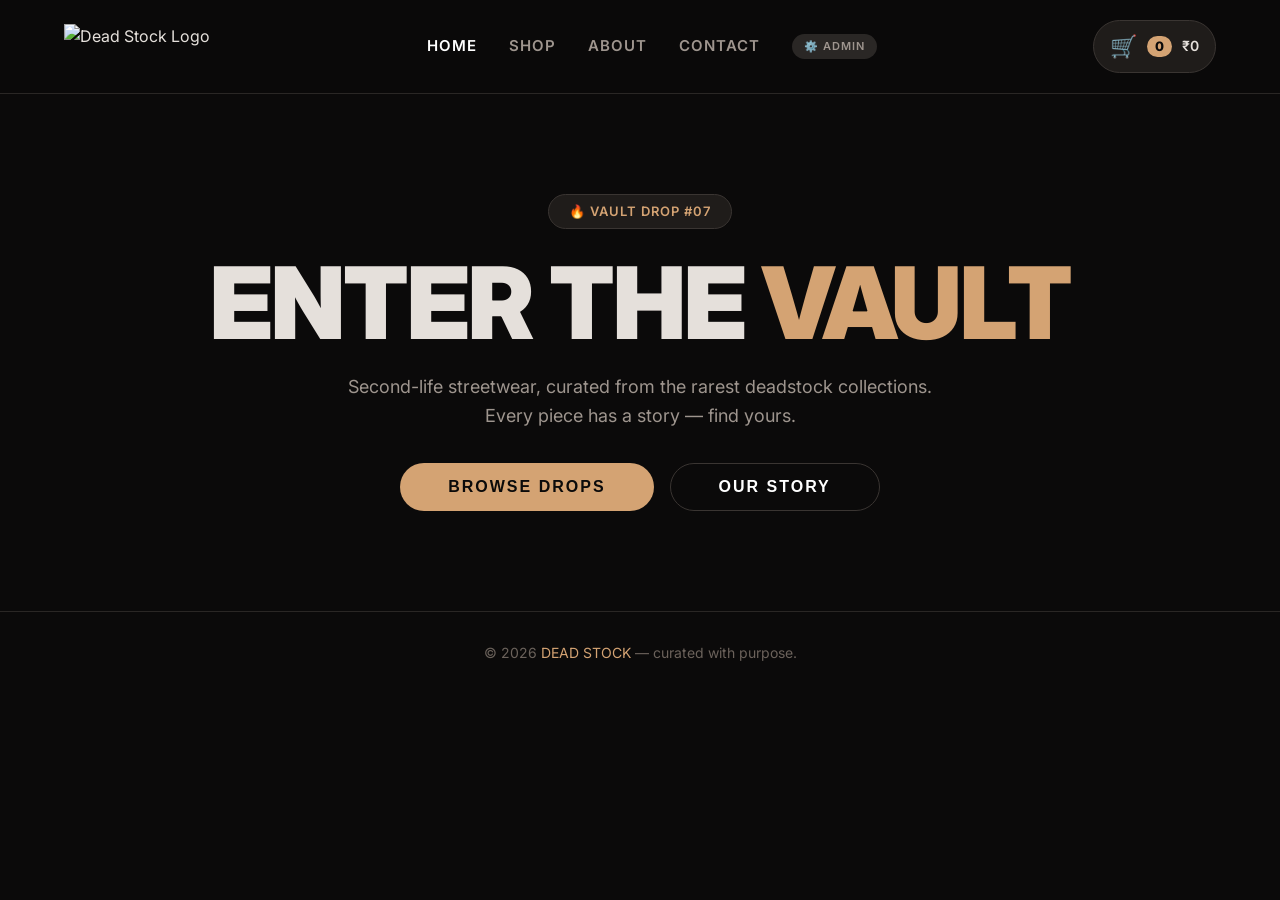
==== commit 68db3d20: "Update index.html" ====
--- a/index.html
+++ b/index.html
@@ -13,17 +13,32 @@
       padding: 0;
       box-sizing: border-box;
     }
+
     body {
       font-family: 'Inter', sans-serif;
-      background: #0b0a0a;
+      background: #0b0a0a; /* fallback */
       color: #e5e0db;
       line-height: 1.6;
       min-height: 100vh;
-    }
+      position: relative;
+    }
+
+    /* ---- CUSTOM BACKGROUND OVERLAY ---- */
+    body::before {
+      content: '';
+      position: fixed;
+      inset: 0;
+      background: url('asset/bg-graffiti.jpg') center / cover no-repeat fixed;
+      opacity: 0.2; /* subtle texture — adjust to your liking */
+      z-index: -1;
+      pointer-events: none;
+    }
+
     a {
       text-decoration: none;
       color: inherit;
     }
+
     .container {
       max-width: 1200px;
       margin: 0 auto;
@@ -40,6 +55,7 @@
       backdrop-filter: blur(10px);
       z-index: 100;
     }
+
     .header-inner {
       display: flex;
       align-items: center;
@@ -47,15 +63,15 @@
       flex-wrap: wrap;
       gap: 16px;
     }
-    .logo {
-      font-size: 26px;
-      font-weight: 900;
-      letter-spacing: 4px;
-      color: #fff;
-    }
-    .logo span {
-      color: #d4a373;
-    }
+
+    /* ---- LOGO (IMAGE) ---- */
+    .logo img {
+      height: 45px;
+      width: auto;
+      display: block;
+      max-height: 60px;
+    }
+
     nav {
       display: flex;
       gap: 32px;
@@ -64,15 +80,18 @@
       text-transform: uppercase;
       letter-spacing: 1px;
     }
+
     nav a {
       cursor: pointer;
       transition: color 0.2s;
       color: #9e958e;
     }
+
     nav a:hover,
     nav a.active {
       color: #fff;
     }
+
     .cart-icon {
       position: relative;
       cursor: pointer;
@@ -86,9 +105,11 @@
       transition: background 0.2s;
       border: 1px solid #3a3532;
     }
+
     .cart-icon:hover {
       background: #2f2a27;
     }
+
     .cart-count {
       background: #d4a373;
       color: #0b0a0a;
@@ -99,11 +120,13 @@
       min-width: 22px;
       text-align: center;
     }
+
     .cart-total {
       font-size: 14px;
       font-weight: 600;
       color: #e5e0db;
     }
+
     .admin-badge {
       font-size: 11px;
       background: #2a2725;
@@ -113,6 +136,7 @@
       letter-spacing: 1px;
       transition: background 0.2s;
     }
+
     .admin-badge:hover {
       background: #3a3532;
       color: #fff;
@@ -124,12 +148,20 @@
       padding: 60px 0 80px;
       animation: fadeUp 0.4s ease;
     }
+
     .page-section.active {
       display: block;
     }
+
     @keyframes fadeUp {
-      0% { opacity: 0; transform: translateY(20px); }
-      100% { opacity: 1; transform: translateY(0); }
+      0% {
+        opacity: 0;
+        transform: translateY(20px);
+      }
+      100% {
+        opacity: 1;
+        transform: translateY(0);
+      }
     }
 
     /* ---------- HOME HERO ---------- */
@@ -140,6 +172,7 @@
       text-align: center;
       padding: 40px 0 20px;
     }
+
     .hero h1 {
       font-size: clamp(48px, 10vw, 100px);
       font-weight: 900;
@@ -147,15 +180,18 @@
       text-transform: uppercase;
       letter-spacing: -2px;
     }
+
     .hero h1 .highlight {
       color: #d4a373;
     }
+
     .hero p {
       max-width: 600px;
       font-size: 18px;
       color: #9e958e;
       margin: 20px 0 32px;
     }
+
     .btn-primary {
       background: #d4a373;
       color: #0b0a0a;
@@ -169,10 +205,12 @@
       cursor: pointer;
       transition: background 0.2s, transform 0.1s;
     }
+
     .btn-primary:hover {
       background: #e6b98a;
       transform: scale(1.02);
     }
+
     .btn-secondary {
       background: transparent;
       color: #fff;
@@ -186,9 +224,11 @@
       cursor: pointer;
       transition: background 0.2s;
     }
+
     .btn-secondary:hover {
       background: #1f1c1a;
     }
+
     .hero-badge {
       display: inline-block;
       background: #1f1c1a;
@@ -211,18 +251,22 @@
       gap: 16px;
       margin-bottom: 40px;
     }
+
     .shop-header h2 {
       font-size: 32px;
       font-weight: 800;
     }
+
     .shop-header h2 span {
       color: #d4a373;
     }
+
     .product-grid {
       display: grid;
       grid-template-columns: repeat(auto-fill, minmax(250px, 1fr));
       gap: 30px;
     }
+
     .product-card {
       background: #131110;
       border: 1px solid #2a2725;
@@ -230,10 +274,12 @@
       overflow: hidden;
       transition: transform 0.2s, border-color 0.2s;
     }
+
     .product-card:hover {
       transform: translateY(-6px);
       border-color: #d4a373;
     }
+
     .product-img {
       width: 100%;
       height: 260px;
@@ -246,24 +292,29 @@
       font-weight: 900;
       letter-spacing: 4px;
     }
+
     .product-info {
       padding: 18px 20px 22px;
     }
+
     .product-info h3 {
       font-size: 17px;
       font-weight: 600;
       margin-bottom: 4px;
     }
+
     .product-info .desc {
       font-size: 14px;
       color: #9e958e;
       margin-bottom: 12px;
     }
+
     .product-info .price {
       font-size: 20px;
       font-weight: 800;
       color: #d4a373;
     }
+
     .product-info .add-btn {
       margin-top: 14px;
       width: 100%;
@@ -279,6 +330,7 @@
       text-transform: uppercase;
       letter-spacing: 1px;
     }
+
     .product-info .add-btn:hover {
       background: #d4a373;
       color: #0b0a0a;
@@ -291,38 +343,46 @@
       gap: 60px;
       align-items: center;
     }
+
     @media (max-width: 768px) {
       .about-grid {
         grid-template-columns: 1fr;
         gap: 30px;
       }
     }
+
     .about-grid h2 {
       font-size: 40px;
       font-weight: 800;
       line-height: 1.2;
     }
+
     .about-grid h2 span {
       color: #d4a373;
     }
+
     .about-grid p {
       color: #9e958e;
       font-size: 17px;
       margin: 16px 0;
     }
+
     .about-stats {
       display: flex;
       gap: 40px;
       margin-top: 24px;
     }
+
     .about-stats div {
       text-align: center;
     }
+
     .about-stats .num {
       font-size: 32px;
       font-weight: 900;
       color: #fff;
     }
+
     .about-stats .label {
       font-size: 14px;
       color: #9e958e;
@@ -335,25 +395,31 @@
       grid-template-columns: 1fr 1fr;
       gap: 60px;
     }
+
     @media (max-width: 768px) {
       .contact-wrap {
         grid-template-columns: 1fr;
       }
     }
+
     .contact-wrap h2 {
       font-size: 36px;
       font-weight: 800;
     }
+
     .contact-wrap h2 span {
       color: #d4a373;
     }
+
     .contact-wrap p {
       color: #9e958e;
       margin: 12px 0 24px;
     }
+
     .form-group {
       margin-bottom: 20px;
     }
+
     .form-group label {
       display: block;
       font-weight: 600;
@@ -363,6 +429,7 @@
       margin-bottom: 6px;
       color: #9e958e;
     }
+
     .form-group input,
     .form-group textarea {
       width: 100%;
@@ -374,21 +441,25 @@
       font-size: 16px;
       transition: border 0.2s;
     }
+
     .form-group input:focus,
     .form-group textarea:focus {
       outline: none;
       border-color: #d4a373;
     }
+
     .form-group textarea {
       height: 120px;
       resize: vertical;
     }
+
     .contact-info-item {
       display: flex;
       gap: 14px;
       margin-bottom: 18px;
       align-items: center;
     }
+
     .contact-info-item .icon {
       font-size: 22px;
     }
@@ -406,9 +477,11 @@
       display: none;
       justify-content: flex-end;
     }
+
     .cart-overlay.open {
       display: flex;
     }
+
     .cart-sidebar {
       background: #131110;
       width: 100%;
@@ -420,6 +493,7 @@
       flex-direction: column;
       height: 100%;
     }
+
     .cart-sidebar h2 {
       font-size: 28px;
       font-weight: 800;
@@ -428,19 +502,23 @@
       justify-content: space-between;
       align-items: center;
     }
+
     .cart-sidebar h2 .close-cart {
       cursor: pointer;
       font-size: 28px;
       color: #9e958e;
       transition: color 0.2s;
     }
+
     .cart-sidebar h2 .close-cart:hover {
       color: #fff;
     }
+
     .cart-items {
       flex: 1;
       margin: 20px 0;
     }
+
     .cart-item {
       display: flex;
       justify-content: space-between;
@@ -448,21 +526,26 @@
       padding: 14px 0;
       border-bottom: 1px solid #2a2725;
     }
+
     .cart-item .item-info {
       flex: 1;
     }
+
     .cart-item .item-name {
       font-weight: 600;
     }
+
     .cart-item .item-price {
       color: #d4a373;
       font-weight: 700;
     }
+
     .cart-item .qty-control {
       display: flex;
       align-items: center;
       gap: 12px;
     }
+
     .cart-item .qty-control button {
       background: #2a2725;
       border: none;
@@ -475,15 +558,18 @@
       font-size: 16px;
       transition: background 0.2s;
     }
+
     .cart-item .qty-control button:hover {
       background: #d4a373;
       color: #0b0a0a;
     }
+
     .cart-item .qty-control span {
       min-width: 20px;
       text-align: center;
       font-weight: 700;
     }
+
     .cart-total-row {
       padding: 20px 0;
       border-top: 2px solid #d4a373;
@@ -492,6 +578,7 @@
       display: flex;
       justify-content: space-between;
     }
+
     .checkout-btn {
       background: #d4a373;
       color: #0b0a0a;
@@ -506,9 +593,11 @@
       transition: background 0.2s;
       width: 100%;
     }
+
     .checkout-btn:hover {
       background: #e6b98a;
     }
+
     .empty-cart-msg {
       text-align: center;
       color: #9e958e;
@@ -524,6 +613,7 @@
       color: #6b625b;
       font-size: 14px;
     }
+
     footer span {
       color: #d4a373;
     }
@@ -545,6 +635,7 @@
       transition: opacity 0.3s;
       pointer-events: none;
     }
+
     .toast.show {
       opacity: 1;
     }
@@ -556,34 +647,46 @@
         align-items: stretch;
         gap: 12px;
       }
+
       nav {
         justify-content: center;
         gap: 18px;
         font-size: 13px;
         flex-wrap: wrap;
       }
+
       .cart-icon {
         justify-content: center;
         padding: 10px;
       }
+
       .hero h1 {
         font-size: 44px;
       }
+
       .product-grid {
         grid-template-columns: 1fr 1fr;
         gap: 16px;
       }
+
       .product-img {
         height: 160px;
         font-size: 40px;
       }
+
       .product-info {
         padding: 12px 14px 16px;
       }
+
       .product-info h3 {
         font-size: 15px;
       }
-    }
+
+      .logo img {
+        height: 35px;
+      }
+    }
+
     @media (max-width: 420px) {
       .product-grid {
         grid-template-columns: 1fr;
@@ -599,7 +702,11 @@
   <!-- HEADER -->
   <header>
     <div class="container header-inner">
-      <div class="logo">DEAD <span>STOCK</span></div>
+      <!-- LOGO (IMAGE) -->
+      <a href="index.html" class="logo">
+        <img src="asset/logo.png" alt="Dead Stock Logo" />
+      </a>
+
       <nav id="mainNav">
         <a class="active" data-section="home">Home</a>
         <a data-section="shop">Shop</a>
@@ -607,6 +714,7 @@
         <a data-section="contact">Contact</a>
         <a href="admin.html" class="admin-badge">⚙️ Admin</a>
       </nav>
+
       <div class="cart-icon" id="cartIcon">
         🛒
         <span class="cart-count" id="cartCount">0</span>
@@ -917,8 +1025,6 @@
     document.addEventListener('visibilitychange', () => {
       if (!document.hidden) {
         renderProducts();
-        // Re-link cart items to current products
-        // (cart items store product index, which stays consistent)
       }
     });
   </script>
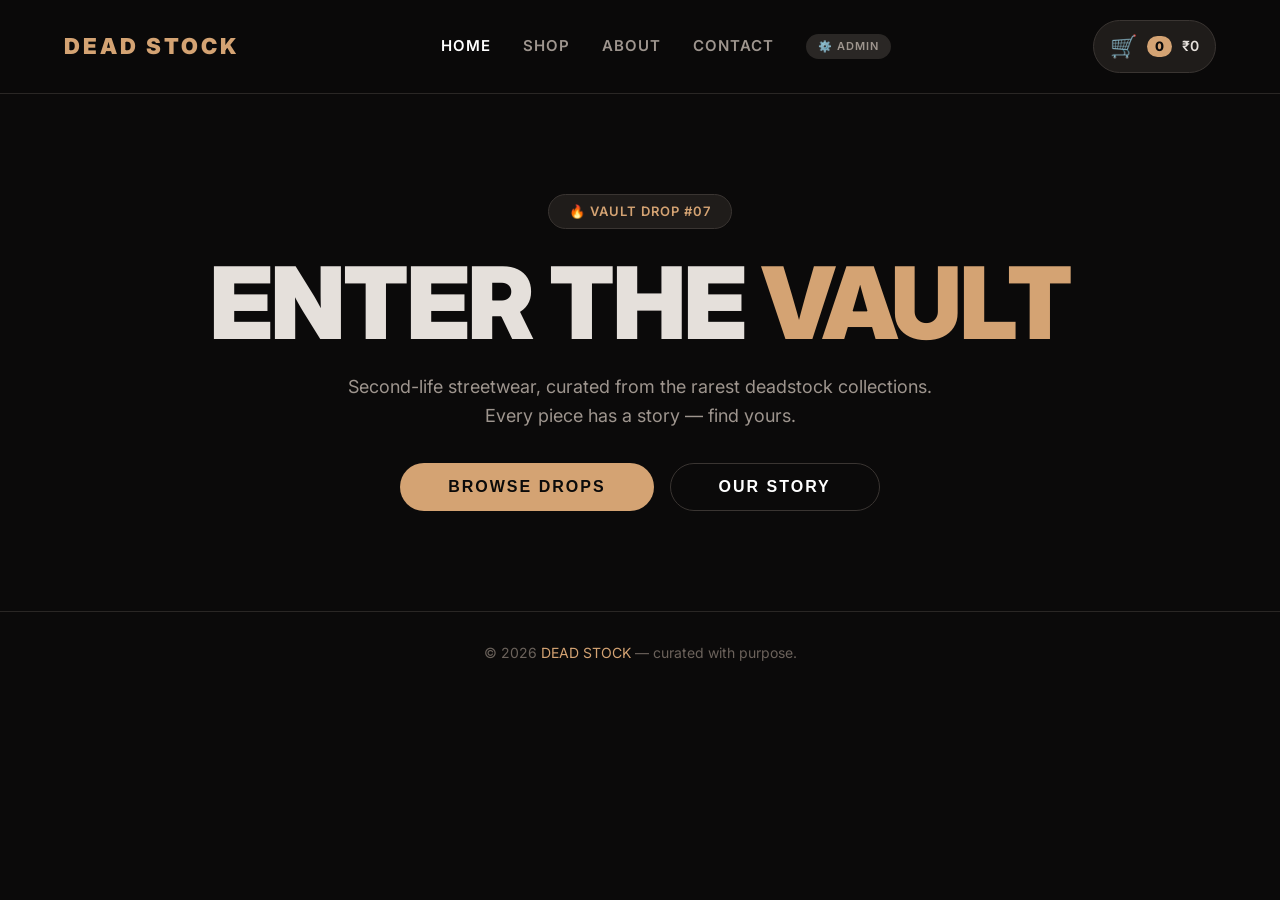
==== commit ddd0cb22: "Update index.html" ====
--- a/index.html
+++ b/index.html
@@ -16,20 +16,20 @@
 
     body {
       font-family: 'Inter', sans-serif;
-      background: #0b0a0a; /* fallback */
+      background: #0b0a0a;
       color: #e5e0db;
       line-height: 1.6;
       min-height: 100vh;
       position: relative;
     }
 
-    /* ---- CUSTOM BACKGROUND OVERLAY ---- */
+    /* ---- CUSTOM BACKGROUND (NOW MUCH MORE VISIBLE) ---- */
     body::before {
       content: '';
       position: fixed;
       inset: 0;
       background: url('asset/bg-graffiti.jpg') center / cover no-repeat fixed;
-      opacity: 0.2; /* subtle texture — adjust to your liking */
+      opacity: 0.35; /* Increased from 0.2 to 0.35 for visibility */
       z-index: -1;
       pointer-events: none;
     }
@@ -65,11 +65,30 @@
     }
 
     /* ---- LOGO (IMAGE) ---- */
+    .logo {
+      display: flex;
+      align-items: center;
+    }
     .logo img {
-      height: 45px;
+      height: 50px;
       width: auto;
       display: block;
-      max-height: 60px;
+      border: 1px solid #d4a373; /* TEMPORARY: bright border to help you see it */
+      border-radius: 8px;
+      padding: 4px;
+      background: #0b0a0a;
+    }
+    /* Fallback text if image fails to load */
+    .logo .fallback-text {
+      color: #d4a373;
+      font-weight: 900;
+      font-size: 22px;
+      letter-spacing: 3px;
+      display: none;
+    }
+    .logo img:not([src]) + .fallback-text,
+    .logo img[src=""] + .fallback-text {
+      display: block;
     }
 
     nav {
@@ -702,9 +721,10 @@
   <!-- HEADER -->
   <header>
     <div class="container header-inner">
-      <!-- LOGO (IMAGE) -->
+      <!-- LOGO (IMAGE) with fallback text -->
       <a href="index.html" class="logo">
-        <img src="asset/logo.png" alt="Dead Stock Logo" />
+        <img src="asset/logo.png" alt="Dead Stock Logo" onerror="this.style.display='none'; this.nextElementSibling.style.display='block';" />
+        <span class="fallback-text">DEAD STOCK</span>
       </a>
 
       <nav id="mainNav">
@@ -1021,7 +1041,6 @@
     updateCartUI();
     navigateTo('home');
 
-    // Re-render when returning from admin page (visibility change)
     document.addEventListener('visibilitychange', () => {
       if (!document.hidden) {
         renderProducts();
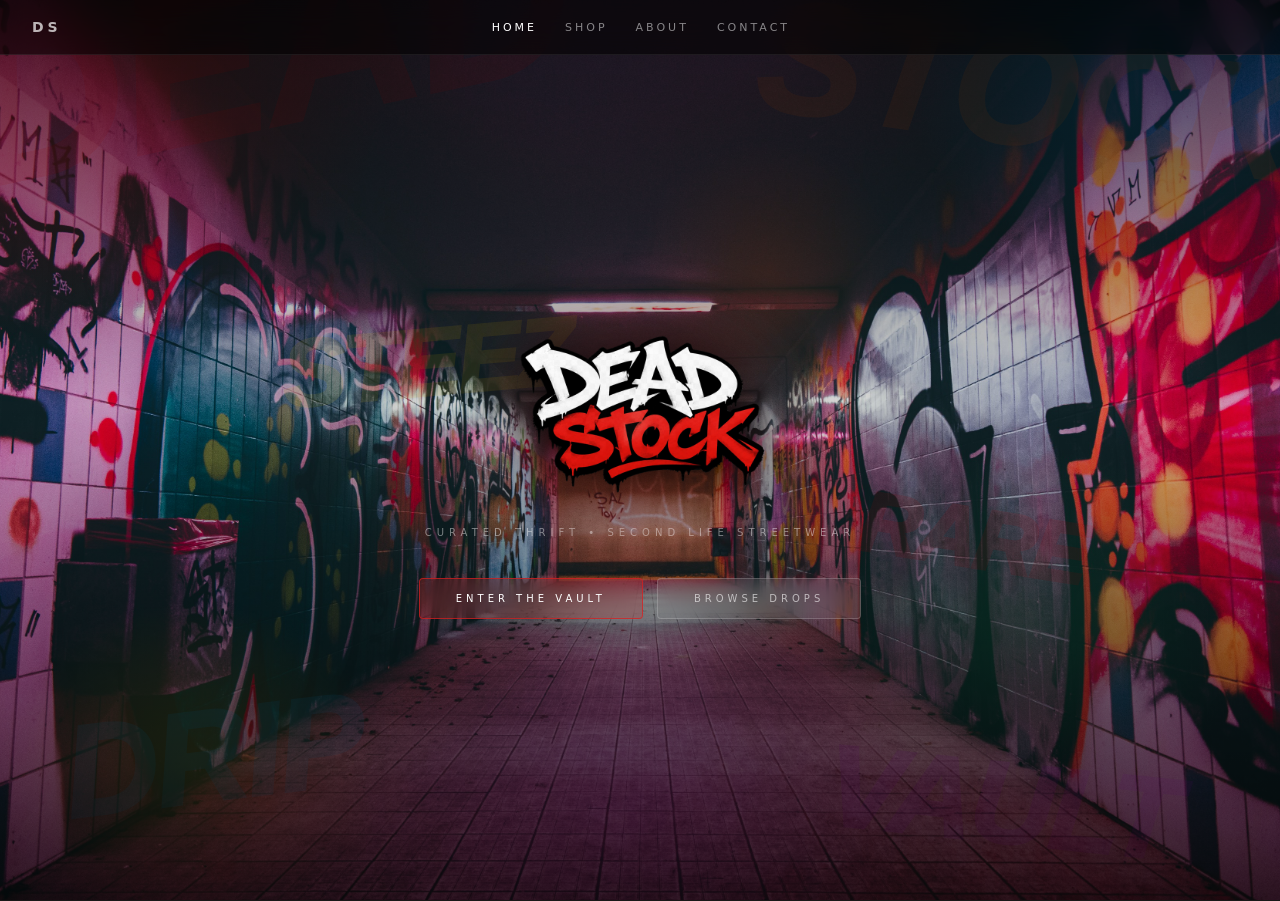
==== commit 5adbf14f: "Update index.html" ====
--- a/index.html
+++ b/index.html
@@ -3,1050 +3,288 @@
 <head>
   <meta charset="UTF-8" />
   <meta name="viewport" content="width=device-width, initial-scale=1.0" />
-  <title>DEAD STOCK — Curated Thrift</title>
-  <link rel="preconnect" href="https://fonts.googleapis.com" />
-  <link href="https://fonts.googleapis.com/css2?family=Inter:opsz,wght@14..32,400;14..32,600;14..32,800;14..32,900&display=swap" rel="stylesheet" />
+  <meta name="description" content="Dead Stock - Curated thrift streetwear. Rare vintage jackets, watches, rings & accessories. Second life for your drip." />
+  <title>DEAD STOCK | Rare Finds. Second Lives.</title>
   <style>
-    /* ---------- RESET & BASE ---------- */
-    * {
-      margin: 0;
-      padding: 0;
-      box-sizing: border-box;
-    }
+    * { box-sizing: border-box; margin: 0; padding: 0; }
 
     body {
-      font-family: 'Inter', sans-serif;
-      background: #0b0a0a;
-      color: #e5e0db;
-      line-height: 1.6;
+      background: #0a0a0a;
+      font-family: 'Segoe UI', system-ui, sans-serif;
+      color: #fff;
+      overflow-x: hidden;
+    }
+
+    /* NAV */
+    nav {
+      position: fixed; top: 0; left: 0; right: 0; z-index: 100;
+      display: flex; justify-content: space-between; align-items: center;
+      padding: 1.2rem 2rem;
+      background: rgba(0,0,0,0.55);
+      backdrop-filter: blur(14px);
+      -webkit-backdrop-filter: blur(14px);
+      border-bottom: 1px solid rgba(255,255,255,0.07);
+    }
+    .nav-logo { font-size: 14px; font-weight: 700; letter-spacing: 4px; color: rgba(255,255,255,0.7); text-decoration: none; }
+    .nav-links { display: flex; gap: 28px; }
+    .nav-links a { color: rgba(255,255,255,0.5); text-decoration: none; font-size: 11px; letter-spacing: 3px; text-transform: uppercase; transition: color 0.2s; }
+    .nav-links a:hover, .nav-links a.active { color: #fff; }
+
+    /* HERO - Improved */
+    .hero {
+      position: relative;
       min-height: 100vh;
-      position: relative;
-    }
-
-    /* ---- CUSTOM BACKGROUND (NOW MUCH MORE VISIBLE) ---- */
-    body::before {
+      display: flex; flex-direction: column; align-items: center; justify-content: center;
+      text-align: center; padding: 6rem 2rem 4rem;
+      overflow: hidden;
+    }
+    .hero-bg-photo {
+      position: absolute; inset: 0; z-index: 0;
+      background: url('assets/bg-graffiti.jpg') center/cover no-repeat;
+      background-color: #1a1212;
+    }
+    .hero-bg-photo::before {
       content: '';
-      position: fixed;
-      inset: 0;
-      background: url('asset/bg-graffiti.jpg') center / cover no-repeat fixed;
-      opacity: 0.35; /* Increased from 0.2 to 0.35 for visibility */
-      z-index: -1;
+      position: absolute; inset: 0;
+      background-image: radial-gradient(ellipse 500px 400px at 5% 10%, rgba(200,20,20,0.35) 0%, transparent 65%),
+                        radial-gradient(ellipse 400px 350px at 90% 5%, rgba(0,160,255,0.25) 0%, transparent 65%),
+                        radial-gradient(ellipse 450px 300px at 50% 90%, rgba(180,0,220,0.2) 0%, transparent 65%),
+                        radial-gradient(ellipse 300px 250px at 15% 85%, rgba(255,200,0,0.2) 0%, transparent 65%),
+                        radial-gradient(ellipse 350px 280px at 80% 70%, rgba(0,210,110,0.18) 0%, transparent 65%),
+                        radial-gradient(ellipse 200px 200px at 60% 30%, rgba(255,80,0,0.15) 0%, transparent 65%);
+    }
+    .graffiti-tags {
+      position: absolute; inset: 0; z-index: 1; overflow: hidden; pointer-events: none;
+    }
+    .tag {
+      position: absolute;
+      font-family: Impact, 'Arial Black', sans-serif;
+      font-weight: 900; font-style: italic;
+      text-transform: uppercase; line-height: 1; letter-spacing: -3px;
+      -webkit-text-stroke: 3px currentColor;
+      color: transparent; opacity: 0.11;
+    }
+    .hero-overlay {
+      position: absolute; inset: 0; z-index: 2;
+      background: linear-gradient(to bottom, rgba(0,0,0,0.6) 0%, rgba(0,0,0,0.15) 45%, rgba(0,0,0,0.75) 100%);
+    }
+    .hero-content {
+      position: relative; z-index: 5;
+      display: flex; flex-direction: column; align-items: center;
+    }
+    .logo-wrap { position: relative; margin-bottom: 1rem; }
+    .logo-glow {
+      position: absolute; inset: -30px;
+      background: radial-gradient(ellipse, rgba(220,30,30,0.4) 0%, transparent 70%);
+      filter: blur(24px); z-index: 0;
+    }
+    .logo-img {
+      width: 290px; max-width: 75vw;
+      position: relative; z-index: 1;
+      filter: drop-shadow(0 6px 30px rgba(0,0,0,0.95));
+    }
+    .hero-sub { font-size: 10px; letter-spacing: 5px; color: rgba(255,255,255,0.45); margin-bottom: 2.5rem; text-transform: uppercase; }
+    .hero-btns { display: flex; gap: 14px; justify-content: center; flex-wrap: wrap; }
+    .btn-main {
+      padding: 14px 36px;
+      background: rgba(220,30,30,0.18); border: 1px solid rgba(220,30,30,0.7);
+      color: #fff; font-size: 10px; letter-spacing: 4px; text-transform: uppercase;
+      border-radius: 4px; text-decoration: none; backdrop-filter: blur(10px);
+      transition: all 0.25s; display: inline-block;
+    }
+    .btn-main:hover { background: rgba(220,30,30,0.35); transform: translateY(-2px); }
+    .btn-ghost {
+      padding: 14px 36px;
+      background: rgba(255,255,255,0.05); border: 1px solid rgba(255,255,255,0.18);
+      color: rgba(255,255,255,0.6); font-size: 10px; letter-spacing: 4px; text-transform: uppercase;
+      border-radius: 4px; text-decoration: none; backdrop-filter: blur(10px);
+      transition: all 0.25s; display: inline-block;
+    }
+    .btn-ghost:hover { background: rgba(255,255,255,0.12); color: #fff; transform: translateY(-2px); }
+
+    /* Rest of your styles (kept same) */
+    .section { padding: 4rem 2rem; background: #0a0a0a; }
+    .section-alt { background: #0e0e0e; }
+    .s-label { font-size: 9px; letter-spacing: 5px; color: #e53; margin-bottom: 6px; text-transform: uppercase; }
+    .s-title { font-size: 28px; font-weight: 700; letter-spacing: 2px; margin-bottom: 1.5rem; }
+    .divider { height: 1px; background: rgba(255,255,255,0.06); }
+    .drop-grid { display: grid; grid-template-columns: repeat(auto-fill, minmax(200px, 1fr)); gap: 16px; }
+    .drop-card {
+      background: rgba(255,255,255,0.04); border: 1px solid rgba(255,255,255,0.08);
+      border-radius: 12px; overflow: hidden;
+      transition: transform 0.25s, border-color 0.25s;
+      text-decoration: none; color: #fff; display: block;
+    }
+    .drop-card:hover { transform: translateY(-5px); border-color: rgba(220,30,30,0.4); }
+    .drop-img {
+      aspect-ratio: 1/1; display: flex; align-items: center; justify-content: center;
+      font-size: 56px; background: #111; position: relative; overflow: hidden;
+    }
+    .drop-img img { width: 100%; height: 100%; object-fit: cover; }
+    .d-badge {
+      position: absolute; top: 10px; right: 10px;
+      font-size: 9px; letter-spacing: 1px; padding: 3px 8px; border-radius: 4px;
+      background: rgba(220,30,30,0.3); color: #fca; border: 1px solid rgba(220,30,30,0.5);
+    }
+    .drop-info { padding: 14px; }
+    .drop-info h3 { font-size: 14px; font-weight: 500; margin-bottom: 4px; letter-spacing: 1px; }
+    .drop-info p { font-size: 11px; color: rgba(255,255,255,0.35); letter-spacing: 1px; }
+    .cats { display: flex; gap: 10px; flex-wrap: wrap; }
+    .cat-pill {
+      padding: 10px 22px; background: rgba(255,255,255,0.04);
+      border: 1px solid rgba(255,255,255,0.1); border-radius: 4px;
+      font-size: 10px; letter-spacing: 3px; color: rgba(255,255,255,0.5);
+      text-decoration: none; transition: all 0.2s; display: inline-block; text-transform: uppercase;
+    }
+    .cat-pill:hover { background: rgba(220,30,30,0.15); color: #fff; border-color: rgba(220,30,30,0.5); }
+    .vault-banner {
+      border-radius: 16px; padding: 3rem 2.5rem;
+      display: flex; justify-content: space-between; align-items: center; gap: 2rem; flex-wrap: wrap;
+      border: 1px solid rgba(255,255,255,0.08);
+      background: #111; position: relative; overflow: hidden;
+    }
+    .vault-banner::before {
+      content: ''; position: absolute; inset: 0;
+      background: linear-gradient(135deg, rgba(220,30,30,0.1), transparent);
       pointer-events: none;
     }
-
-    a {
-      text-decoration: none;
-      color: inherit;
-    }
-
-    .container {
-      max-width: 1200px;
-      margin: 0 auto;
-      padding: 0 24px;
-    }
-
-    /* ---------- HEADER ---------- */
-    header {
-      padding: 20px 0;
-      border-bottom: 1px solid #2a2725;
-      position: sticky;
-      top: 0;
-      background: rgba(11, 10, 10, 0.92);
-      backdrop-filter: blur(10px);
-      z-index: 100;
-    }
-
-    .header-inner {
-      display: flex;
-      align-items: center;
-      justify-content: space-between;
-      flex-wrap: wrap;
-      gap: 16px;
-    }
-
-    /* ---- LOGO (IMAGE) ---- */
-    .logo {
-      display: flex;
-      align-items: center;
-    }
-    .logo img {
-      height: 50px;
-      width: auto;
-      display: block;
-      border: 1px solid #d4a373; /* TEMPORARY: bright border to help you see it */
-      border-radius: 8px;
-      padding: 4px;
-      background: #0b0a0a;
-    }
-    /* Fallback text if image fails to load */
-    .logo .fallback-text {
-      color: #d4a373;
-      font-weight: 900;
-      font-size: 22px;
-      letter-spacing: 3px;
-      display: none;
-    }
-    .logo img:not([src]) + .fallback-text,
-    .logo img[src=""] + .fallback-text {
-      display: block;
-    }
-
-    nav {
-      display: flex;
-      gap: 32px;
-      font-weight: 600;
-      font-size: 15px;
-      text-transform: uppercase;
-      letter-spacing: 1px;
-    }
-
-    nav a {
-      cursor: pointer;
-      transition: color 0.2s;
-      color: #9e958e;
-    }
-
-    nav a:hover,
-    nav a.active {
-      color: #fff;
-    }
-
-    .cart-icon {
-      position: relative;
-      cursor: pointer;
-      font-size: 22px;
-      background: #1f1c1a;
-      padding: 8px 16px;
-      border-radius: 40px;
-      display: flex;
-      align-items: center;
-      gap: 10px;
-      transition: background 0.2s;
-      border: 1px solid #3a3532;
-    }
-
-    .cart-icon:hover {
-      background: #2f2a27;
-    }
-
-    .cart-count {
-      background: #d4a373;
-      color: #0b0a0a;
-      font-size: 13px;
-      font-weight: 800;
-      padding: 0 8px;
-      border-radius: 20px;
-      min-width: 22px;
-      text-align: center;
-    }
-
-    .cart-total {
-      font-size: 14px;
-      font-weight: 600;
-      color: #e5e0db;
-    }
-
-    .admin-badge {
-      font-size: 11px;
-      background: #2a2725;
-      padding: 4px 12px;
-      border-radius: 40px;
-      color: #9e958e;
-      letter-spacing: 1px;
-      transition: background 0.2s;
-    }
-
-    .admin-badge:hover {
-      background: #3a3532;
-      color: #fff;
-    }
-
-    /* ---------- SECTIONS ---------- */
-    .page-section {
-      display: none;
-      padding: 60px 0 80px;
-      animation: fadeUp 0.4s ease;
-    }
-
-    .page-section.active {
-      display: block;
-    }
-
-    @keyframes fadeUp {
-      0% {
-        opacity: 0;
-        transform: translateY(20px);
-      }
-      100% {
-        opacity: 1;
-        transform: translateY(0);
-      }
-    }
-
-    /* ---------- HOME HERO ---------- */
-    .hero {
-      display: flex;
-      flex-direction: column;
-      align-items: center;
-      text-align: center;
-      padding: 40px 0 20px;
-    }
-
-    .hero h1 {
-      font-size: clamp(48px, 10vw, 100px);
-      font-weight: 900;
-      line-height: 1;
-      text-transform: uppercase;
-      letter-spacing: -2px;
-    }
-
-    .hero h1 .highlight {
-      color: #d4a373;
-    }
-
-    .hero p {
-      max-width: 600px;
-      font-size: 18px;
-      color: #9e958e;
-      margin: 20px 0 32px;
-    }
-
-    .btn-primary {
-      background: #d4a373;
-      color: #0b0a0a;
-      border: none;
-      padding: 14px 48px;
-      font-weight: 700;
-      font-size: 16px;
-      text-transform: uppercase;
-      letter-spacing: 2px;
-      border-radius: 60px;
-      cursor: pointer;
-      transition: background 0.2s, transform 0.1s;
-    }
-
-    .btn-primary:hover {
-      background: #e6b98a;
-      transform: scale(1.02);
-    }
-
-    .btn-secondary {
-      background: transparent;
-      color: #fff;
-      border: 1px solid #3a3532;
-      padding: 14px 48px;
-      font-weight: 700;
-      font-size: 16px;
-      text-transform: uppercase;
-      letter-spacing: 2px;
-      border-radius: 60px;
-      cursor: pointer;
-      transition: background 0.2s;
-    }
-
-    .btn-secondary:hover {
-      background: #1f1c1a;
-    }
-
-    .hero-badge {
-      display: inline-block;
-      background: #1f1c1a;
-      padding: 6px 20px;
-      border-radius: 40px;
-      font-size: 13px;
-      font-weight: 600;
-      letter-spacing: 1px;
-      color: #d4a373;
-      border: 1px solid #3a3532;
-      margin-bottom: 24px;
-    }
-
-    /* ---------- SHOP GRID ---------- */
-    .shop-header {
-      display: flex;
-      justify-content: space-between;
-      align-items: center;
-      flex-wrap: wrap;
-      gap: 16px;
-      margin-bottom: 40px;
-    }
-
-    .shop-header h2 {
-      font-size: 32px;
-      font-weight: 800;
-    }
-
-    .shop-header h2 span {
-      color: #d4a373;
-    }
-
-    .product-grid {
-      display: grid;
-      grid-template-columns: repeat(auto-fill, minmax(250px, 1fr));
-      gap: 30px;
-    }
-
-    .product-card {
-      background: #131110;
-      border: 1px solid #2a2725;
-      border-radius: 16px;
-      overflow: hidden;
-      transition: transform 0.2s, border-color 0.2s;
-    }
-
-    .product-card:hover {
-      transform: translateY(-6px);
-      border-color: #d4a373;
-    }
-
-    .product-img {
-      width: 100%;
-      height: 260px;
-      background: #1f1c1a;
-      display: flex;
-      align-items: center;
-      justify-content: center;
-      font-size: 60px;
-      color: #3a3532;
-      font-weight: 900;
-      letter-spacing: 4px;
-    }
-
-    .product-info {
-      padding: 18px 20px 22px;
-    }
-
-    .product-info h3 {
-      font-size: 17px;
-      font-weight: 600;
-      margin-bottom: 4px;
-    }
-
-    .product-info .desc {
-      font-size: 14px;
-      color: #9e958e;
-      margin-bottom: 12px;
-    }
-
-    .product-info .price {
-      font-size: 20px;
-      font-weight: 800;
-      color: #d4a373;
-    }
-
-    .product-info .add-btn {
-      margin-top: 14px;
-      width: 100%;
-      background: #2a2725;
-      border: none;
-      color: #fff;
-      padding: 10px;
-      border-radius: 40px;
-      font-weight: 700;
-      font-size: 14px;
-      cursor: pointer;
-      transition: background 0.2s;
-      text-transform: uppercase;
-      letter-spacing: 1px;
-    }
-
-    .product-info .add-btn:hover {
-      background: #d4a373;
-      color: #0b0a0a;
-    }
-
-    /* ---------- ABOUT ---------- */
-    .about-grid {
-      display: grid;
-      grid-template-columns: 1fr 1fr;
-      gap: 60px;
-      align-items: center;
-    }
-
-    @media (max-width: 768px) {
-      .about-grid {
-        grid-template-columns: 1fr;
-        gap: 30px;
-      }
-    }
-
-    .about-grid h2 {
-      font-size: 40px;
-      font-weight: 800;
-      line-height: 1.2;
-    }
-
-    .about-grid h2 span {
-      color: #d4a373;
-    }
-
-    .about-grid p {
-      color: #9e958e;
-      font-size: 17px;
-      margin: 16px 0;
-    }
-
-    .about-stats {
-      display: flex;
-      gap: 40px;
-      margin-top: 24px;
-    }
-
-    .about-stats div {
-      text-align: center;
-    }
-
-    .about-stats .num {
-      font-size: 32px;
-      font-weight: 900;
-      color: #fff;
-    }
-
-    .about-stats .label {
-      font-size: 14px;
-      color: #9e958e;
-      text-transform: uppercase;
-    }
-
-    /* ---------- CONTACT ---------- */
-    .contact-wrap {
-      display: grid;
-      grid-template-columns: 1fr 1fr;
-      gap: 60px;
-    }
-
-    @media (max-width: 768px) {
-      .contact-wrap {
-        grid-template-columns: 1fr;
-      }
-    }
-
-    .contact-wrap h2 {
-      font-size: 36px;
-      font-weight: 800;
-    }
-
-    .contact-wrap h2 span {
-      color: #d4a373;
-    }
-
-    .contact-wrap p {
-      color: #9e958e;
-      margin: 12px 0 24px;
-    }
-
-    .form-group {
-      margin-bottom: 20px;
-    }
-
-    .form-group label {
-      display: block;
-      font-weight: 600;
-      font-size: 14px;
-      text-transform: uppercase;
-      letter-spacing: 1px;
-      margin-bottom: 6px;
-      color: #9e958e;
-    }
-
-    .form-group input,
-    .form-group textarea {
-      width: 100%;
-      padding: 12px 16px;
-      background: #131110;
-      border: 1px solid #2a2725;
-      border-radius: 10px;
-      color: #fff;
-      font-size: 16px;
-      transition: border 0.2s;
-    }
-
-    .form-group input:focus,
-    .form-group textarea:focus {
-      outline: none;
-      border-color: #d4a373;
-    }
-
-    .form-group textarea {
-      height: 120px;
-      resize: vertical;
-    }
-
-    .contact-info-item {
-      display: flex;
-      gap: 14px;
-      margin-bottom: 18px;
-      align-items: center;
-    }
-
-    .contact-info-item .icon {
-      font-size: 22px;
-    }
-
-    /* ---------- CART SIDEBAR ---------- */
-    .cart-overlay {
-      position: fixed;
-      top: 0;
-      left: 0;
-      width: 100%;
-      height: 100%;
-      background: rgba(0, 0, 0, 0.7);
-      backdrop-filter: blur(4px);
-      z-index: 200;
-      display: none;
-      justify-content: flex-end;
-    }
-
-    .cart-overlay.open {
-      display: flex;
-    }
-
-    .cart-sidebar {
-      background: #131110;
-      width: 100%;
-      max-width: 420px;
-      padding: 30px 24px;
-      overflow-y: auto;
-      border-left: 1px solid #2a2725;
-      display: flex;
-      flex-direction: column;
-      height: 100%;
-    }
-
-    .cart-sidebar h2 {
-      font-size: 28px;
-      font-weight: 800;
-      margin-bottom: 6px;
-      display: flex;
-      justify-content: space-between;
-      align-items: center;
-    }
-
-    .cart-sidebar h2 .close-cart {
-      cursor: pointer;
-      font-size: 28px;
-      color: #9e958e;
-      transition: color 0.2s;
-    }
-
-    .cart-sidebar h2 .close-cart:hover {
-      color: #fff;
-    }
-
-    .cart-items {
-      flex: 1;
-      margin: 20px 0;
-    }
-
-    .cart-item {
-      display: flex;
-      justify-content: space-between;
-      align-items: center;
-      padding: 14px 0;
-      border-bottom: 1px solid #2a2725;
-    }
-
-    .cart-item .item-info {
-      flex: 1;
-    }
-
-    .cart-item .item-name {
-      font-weight: 600;
-    }
-
-    .cart-item .item-price {
-      color: #d4a373;
-      font-weight: 700;
-    }
-
-    .cart-item .qty-control {
-      display: flex;
-      align-items: center;
-      gap: 12px;
-    }
-
-    .cart-item .qty-control button {
-      background: #2a2725;
-      border: none;
-      color: #fff;
-      width: 28px;
-      height: 28px;
-      border-radius: 40px;
-      font-weight: 700;
-      cursor: pointer;
-      font-size: 16px;
-      transition: background 0.2s;
-    }
-
-    .cart-item .qty-control button:hover {
-      background: #d4a373;
-      color: #0b0a0a;
-    }
-
-    .cart-item .qty-control span {
-      min-width: 20px;
-      text-align: center;
-      font-weight: 700;
-    }
-
-    .cart-total-row {
-      padding: 20px 0;
-      border-top: 2px solid #d4a373;
-      font-size: 22px;
-      font-weight: 800;
-      display: flex;
-      justify-content: space-between;
-    }
-
-    .checkout-btn {
-      background: #d4a373;
-      color: #0b0a0a;
-      border: none;
-      padding: 16px;
-      font-weight: 800;
-      font-size: 18px;
-      border-radius: 60px;
-      cursor: pointer;
-      text-transform: uppercase;
-      letter-spacing: 2px;
-      transition: background 0.2s;
-      width: 100%;
-    }
-
-    .checkout-btn:hover {
-      background: #e6b98a;
-    }
-
-    .empty-cart-msg {
-      text-align: center;
-      color: #9e958e;
-      padding: 40px 0;
-      font-size: 18px;
-    }
-
-    /* ---------- FOOTER ---------- */
+    .vault-banner h2 { font-size: 28px; font-weight: 700; margin-bottom: 8px; letter-spacing: 2px; }
+    .vault-banner p { font-size: 13px; color: rgba(255,255,255,0.4); line-height: 1.8; max-width: 420px; }
+    .about-row { display: flex; gap: 2rem; align-items: center; flex-wrap: wrap; }
+    .about-icon { font-size: 52px; flex-shrink: 0; }
+    .about-text h2 { font-size: 22px; font-weight: 700; margin-bottom: 10px; letter-spacing: 1px; }
+    .about-text p { font-size: 14px; color: rgba(255,255,255,0.4); line-height: 1.8; max-width: 500px; }
     footer {
-      border-top: 1px solid #2a2725;
-      padding: 30px 0;
-      text-align: center;
-      color: #6b625b;
-      font-size: 14px;
-    }
-
-    footer span {
-      color: #d4a373;
-    }
-
-    /* ---------- TOAST ---------- */
-    .toast {
-      position: fixed;
-      bottom: 30px;
-      left: 50%;
-      transform: translateX(-50%);
-      background: #d4a373;
-      color: #0b0a0a;
-      padding: 12px 28px;
-      border-radius: 60px;
-      font-weight: 700;
-      font-size: 15px;
-      z-index: 300;
-      opacity: 0;
-      transition: opacity 0.3s;
-      pointer-events: none;
-    }
-
-    .toast.show {
-      opacity: 1;
-    }
-
-    /* ---------- RESPONSIVE ---------- */
-    @media (max-width: 640px) {
-      .header-inner {
-        flex-direction: column;
-        align-items: stretch;
-        gap: 12px;
-      }
-
-      nav {
-        justify-content: center;
-        gap: 18px;
-        font-size: 13px;
-        flex-wrap: wrap;
-      }
-
-      .cart-icon {
-        justify-content: center;
-        padding: 10px;
-      }
-
-      .hero h1 {
-        font-size: 44px;
-      }
-
-      .product-grid {
-        grid-template-columns: 1fr 1fr;
-        gap: 16px;
-      }
-
-      .product-img {
-        height: 160px;
-        font-size: 40px;
-      }
-
-      .product-info {
-        padding: 12px 14px 16px;
-      }
-
-      .product-info h3 {
-        font-size: 15px;
-      }
-
-      .logo img {
-        height: 35px;
-      }
-    }
-
-    @media (max-width: 420px) {
-      .product-grid {
-        grid-template-columns: 1fr;
-      }
+      display: flex; justify-content: space-between; align-items: center;
+      padding: 1.5rem 2rem; background: #080808; border-top: 1px solid rgba(255,255,255,0.05);
+    }
+    footer p { font-size: 9px; color: rgba(255,255,255,0.18); letter-spacing: 3px; }
+
+    @media (max-width: 600px) {
+      nav { padding: 1rem 1.2rem; }
+      .nav-links { gap: 14px; }
+      .hero { padding: 5rem 1.5rem 3rem; }
+      .logo-img { width: 220px; }
+      .section { padding: 3rem 1.5rem; }
+      .vault-banner { padding: 2rem 1.5rem; flex-direction: column; }
+      footer { flex-direction: column; gap: 6px; text-align: center; }
     }
   </style>
 </head>
 <body>
 
-  <!-- TOAST -->
-  <div id="toast" class="toast"></div>
-
-  <!-- HEADER -->
-  <header>
-    <div class="container header-inner">
-      <!-- LOGO (IMAGE) with fallback text -->
-      <a href="index.html" class="logo">
-        <img src="asset/logo.png" alt="Dead Stock Logo" onerror="this.style.display='none'; this.nextElementSibling.style.display='block';" />
-        <span class="fallback-text">DEAD STOCK</span>
-      </a>
-
-      <nav id="mainNav">
-        <a class="active" data-section="home">Home</a>
-        <a data-section="shop">Shop</a>
-        <a data-section="about">About</a>
-        <a data-section="contact">Contact</a>
-        <a href="admin.html" class="admin-badge">⚙️ Admin</a>
-      </nav>
-
-      <div class="cart-icon" id="cartIcon">
-        🛒
-        <span class="cart-count" id="cartCount">0</span>
-        <span class="cart-total" id="cartTotal">₹0</span>
+  <nav>
+    <a href="index.html" class="nav-logo">DS</a>
+    <div class="nav-links">
+      <a href="index.html" class="active">Home</a>
+      <a href="shop.html">Shop</a>
+      <a href="about.html">About</a>
+      <a href="contact.html">Contact</a>
+    </div>
+    <div style="width:28px"></div>
+  </nav>
+
+  <!-- IMPROVED HERO -->
+  <div class="hero">
+    <div class="hero-bg-photo"></div>
+    <div class="graffiti-tags">
+      <span class="tag" style="font-size:220px;top:-60px;left:-40px;color:#e00;transform:rotate(-12deg)">DEAD</span>
+      <span class="tag" style="font-size:160px;top:10px;right:-20px;color:#f60;transform:rotate(8deg)">STOCK</span>
+      <span class="tag" style="font-size:130px;bottom:80px;left:5%;color:#0af;transform:rotate(-7deg)">DRIP</span>
+      <span class="tag" style="font-size:115px;bottom:40px;right:8%;color:#c0f;transform:rotate(6deg)">VAULT</span>
+      <span class="tag" style="font-size:95px;top:35%;left:22%;color:#fc0;transform:rotate(-5deg)">STEEZ</span>
+      <span class="tag" style="font-size:85px;top:55%;right:15%;color:#e00;transform:rotate(9deg)">RARE</span>
+    </div>
+    <div class="hero-overlay"></div>
+    <div class="hero-content">
+      <div class="logo-wrap">
+        <div class="logo-glow"></div>
+        <img src="assets/logo.png" class="logo-img" alt="Dead Stock"
+             onerror="this.style.display='none'; document.getElementById('logo-text').style.display='block'">
+        <h1 id="logo-text" style="display:none;font-size:68px;font-weight:900;letter-spacing:8px;margin-bottom:1rem;color:#fff;">DEAD<br>STOCK</h1>
       </div>
-    </div>
-  </header>
-
-  <!-- PAGE SECTIONS -->
-  <main class="container">
-
-    <!-- HOME -->
-    <section id="section-home" class="page-section active">
-      <div class="hero">
-        <span class="hero-badge">🔥 VAULT DROP #07</span>
-        <h1>ENTER THE <span class="highlight">VAULT</span></h1>
-        <p>Second-life streetwear, curated from the rarest deadstock collections. Every piece has a story — find yours.</p>
-        <div style="display:flex; gap:16px; flex-wrap:wrap; justify-content:center;">
-          <button class="btn-primary" onclick="navigateTo('shop')">Browse Drops</button>
-          <button class="btn-secondary" onclick="navigateTo('about')">Our Story</button>
-        </div>
+      <p class="hero-sub">CURATED THRIFT • SECOND LIFE STREETWEAR</p>
+      <div class="hero-btns">
+        <a href="shop.html" class="btn-main">ENTER THE VAULT</a>
+        <a href="shop.html" class="btn-ghost">BROWSE DROPS</a>
       </div>
-    </section>
-
-    <!-- SHOP -->
-    <section id="section-shop" class="page-section">
-      <div class="shop-header">
-        <h2>THE <span>VAULT</span></h2>
-        <span style="color:#9e958e; font-weight:500;" id="productCount">Loading...</span>
-      </div>
-      <div class="product-grid" id="productGrid"></div>
-    </section>
-
-    <!-- ABOUT -->
-    <section id="section-about" class="page-section">
-      <div class="about-grid">
-        <div>
-          <h2>More than just <span>thrift</span>.</h2>
-          <p>
-            Dead Stock was born from a obsession with forgotten fashion. We hunt down unsold, untouched
-            vintage pieces from warehouses, dead retail stock, and private collections across the globe.
-          </p>
-          <p>
-            Every item is hand-picked, authenticated, and restored to its original glory. We're not just
-            selling clothes — we're preserving culture.
-          </p>
-          <div class="about-stats">
-            <div><div class="num">150+</div><div class="label">Drops</div></div>
-            <div><div class="num">4.9★</div><div class="label">Rating</div></div>
-            <div><div class="num">12k</div><div class="label">Collectors</div></div>
-          </div>
-        </div>
-        <div style="background:#1f1c1a; border-radius:20px; padding:40px; text-align:center; border:1px solid #2a2725;">
-          <div style="font-size:80px; margin-bottom:20px;">👟</div>
-          <p style="font-size:20px; font-weight:600;">Est. 2024</p>
-          <p style="color:#9e958e;">Delivering nostalgia, one stitch at a time.</p>
-        </div>
-      </div>
-    </section>
-
-    <!-- CONTACT -->
-    <section id="section-contact" class="page-section">
-      <div class="contact-wrap">
-        <div>
-          <h2>Let's <span>connect</span>.</h2>
-          <p>Got a rare piece to sell? Want to collab? Or just want to say hi — we're all ears.</p>
-          <div class="contact-info-item"><span class="icon">📧</span> vault@deadstock.in</div>
-          <div class="contact-info-item"><span class="icon">📱</span> +91 98765 43210</div>
-          <div class="contact-info-item"><span class="icon">📍</span> New Delhi, India</div>
-        </div>
-        <form id="contactForm">
-          <div class="form-group">
-            <label>Your name</label>
-            <input type="text" placeholder="e.g. Arjun" required />
-          </div>
-          <div class="form-group">
-            <label>Email</label>
-            <input type="email" placeholder="you@example.com" required />
-          </div>
-          <div class="form-group">
-            <label>Message</label>
-            <textarea placeholder="Tell us what's on your mind..."></textarea>
-          </div>
-          <button type="submit" class="btn-primary" style="width:100%;">Send Message</button>
-        </form>
-      </div>
-    </section>
-  </main>
-
-  <!-- CART SIDEBAR -->
-  <div class="cart-overlay" id="cartOverlay">
-    <div class="cart-sidebar">
-      <h2>
-        Your Vault
-        <span class="close-cart" id="closeCart">✕</span>
-      </h2>
-      <div class="cart-items" id="cartItems">
-        <div class="empty-cart-msg">Your vault is empty.</div>
-      </div>
-      <div class="cart-total-row">
-        <span>Total</span>
-        <span id="sidebarTotal">₹0</span>
-      </div>
-      <button class="checkout-btn" id="checkoutBtn">Checkout →</button>
     </div>
   </div>
 
-  <!-- FOOTER -->
-  <footer>
-    <div class="container">
-      © 2026 <span>DEAD STOCK</span> — curated with purpose.
-    </div>
-  </footer>
+  <div class="divider"></div>
+
+  <!-- Keep your existing sections below (Featured Drop, Categories, Vault Banner, About) -->
+  <!-- ... (your original content from line ~250 onwards) ... -->
+
+  <!-- MINI CART + JS (added at the end) -->
+  <div id="miniCart" style="position:fixed;bottom:20px;right:20px;background:rgba(10,10,10,0.95);border:1px solid #e53;border-radius:12px;padding:16px;width:280px;display:none;z-index:1000;box-shadow:0 10px 30px rgba(229,51,51,0.3);">
+    <h3 style="margin:0 0 12px 0;font-size:13px;letter-spacing:2px;">YOUR CART (<span id="cartCount">0</span>)</h3>
+    <div id="cartItems" style="max-height:320px;overflow-y:auto;"></div>
+    <div style="margin-top:12px;padding-top:12px;border-top:1px solid rgba(255,255,255,0.1);">
+      <div style="display:flex;justify-content:space-between;font-weight:700;"><span>TOTAL</span><span id="cartTotal">₹0</span></div>
+      <button onclick="checkout()" style="width:100%;margin-top:12px;padding:12px;background:#e53;color:#fff;border:none;border-radius:8px;font-size:11px;letter-spacing:2px;">CHECKOUT →</button>
+    </div>
+  </div>
 
   <script>
-    // ============================================================
-    // 1. PRODUCTS — loaded from localStorage (set by admin.html)
-    // ============================================================
-    function getProducts() {
-      try {
-        const data = localStorage.getItem('deadstock_products');
-        return data ? JSON.parse(data) : [];
-      } catch {
-        return [];
-      }
-    }
-
-    // ============================================================
-    // 2. RENDER PRODUCTS
-    // ============================================================
-    function renderProducts() {
-      const products = getProducts();
-      const grid = document.getElementById('productGrid');
-      const count = document.getElementById('productCount');
-
-      count.textContent = `${products.length} item${products.length !== 1 ? 's' : ''} in the vault`;
-
-      if (products.length === 0) {
-        grid.innerHTML = `
-          <div style="grid-column:1/-1; text-align:center; color:#6b625b; padding:3rem 0;">
-            <p style="font-size:1.2rem;">The vault is empty.</p>
-            <p style="font-size:0.9rem; margin-top:6px;">Head to the <a href="admin.html" style="color:#d4a373; text-decoration:underline;">Admin panel</a> to add some drops.</p>
-          </div>
-        `;
-        return;
-      }
-
-      grid.innerHTML = products.map((p, index) => `
-        <div class="product-card">
-          <div class="product-img">${p.emoji || '👕'}</div>
-          <div class="product-info">
-            <h3>${p.name}</h3>
-            <div class="desc">${p.desc || ''}</div>
-            <div class="price">₹${Number(p.price).toLocaleString()}</div>
-            <button class="add-btn" onclick="addToCart(${index})">Add to vault</button>
-          </div>
-        </div>
-      `).join('');
-    }
-
-    // ============================================================
-    // 3. CART STATE
-    // ============================================================
+    // Cart System
     let cart = [];
-    const toastEl = document.getElementById('toast');
-    let toastTimeout;
-
-    function showToast(msg) {
-      toastEl.textContent = msg;
-      toastEl.classList.add('show');
-      clearTimeout(toastTimeout);
-      toastTimeout = setTimeout(() => toastEl.classList.remove('show'), 2000);
-    }
-
-    function addToCart(productIndex) {
-      const products = getProducts();
-      const product = products[productIndex];
-      if (!product) return;
-
-      const existing = cart.find(item => item.id === productIndex);
-      if (existing) {
-        existing.qty += 1;
-      } else {
-        cart.push({ ...product, id: productIndex, qty: 1 });
-      }
-      updateCartUI();
-      showToast(`➕ ${product.name} added`);
-    }
-
-    function removeFromCart(productIndex) {
-      const idx = cart.findIndex(item => item.id === productIndex);
-      if (idx !== -1) {
-        if (cart[idx].qty > 1) {
-          cart[idx].qty -= 1;
-        } else {
-          cart.splice(idx, 1);
-        }
-      }
-      updateCartUI();
-    }
-
-    function getCartTotal() {
-      return cart.reduce((sum, item) => sum + (item.price * item.qty), 0);
-    }
-
-    function getCartCount() {
-      return cart.reduce((sum, item) => sum + item.qty, 0);
-    }
-
-    function updateCartUI() {
-      const count = getCartCount();
-      const total = getCartTotal();
-      document.getElementById('cartCount').textContent = count;
-      document.getElementById('cartTotal').textContent = `₹${total.toLocaleString()}`;
-
-      const container = document.getElementById('cartItems');
-      const sidebarTotal = document.getElementById('sidebarTotal');
-      sidebarTotal.textContent = `₹${total.toLocaleString()}`;
-
-      if (cart.length === 0) {
-        container.innerHTML = `<div class="empty-cart-msg">Your vault is empty.</div>`;
-        return;
-      }
-
-      container.innerHTML = cart.map(item => `
-        <div class="cart-item">
-          <div class="item-info">
-            <div class="item-name">${item.emoji || '👕'} ${item.name}</div>
-            <div class="item-price">₹${(item.price * item.qty).toLocaleString()}</div>
-          </div>
-          <div class="qty-control">
-            <button onclick="removeFromCart(${item.id})">−</button>
-            <span>${item.qty}</span>
-            <button onclick="addToCart(${item.id})">+</button>
-          </div>
-        </div>
-      `).join('');
-    }
-
-    // ============================================================
-    // 4. NAVIGATION
-    // ============================================================
-    function navigateTo(sectionId) {
-      document.querySelectorAll('.page-section').forEach(el => el.classList.remove('active'));
-      const target = document.getElementById(`section-${sectionId}`);
-      if (target) target.classList.add('active');
-
-      document.querySelectorAll('#mainNav a').forEach(el => el.classList.remove('active'));
-      const navLink = document.querySelector(`#mainNav a[data-section="${sectionId}"]`);
-      if (navLink) navLink.classList.add('active');
-
-      document.getElementById('cartOverlay').classList.remove('open');
-    }
-
-    document.querySelectorAll('#mainNav a[data-section]').forEach(link => {
-      link.addEventListener('click', () => {
-        navigateTo(link.dataset.section);
+    function addToCart(name, price, img = '') {
+      cart.push({name, price, img});
+      updateCart();
+      showMiniCart();
+    }
+    function updateCart() {
+      document.getElementById('cartCount').textContent = cart.length;
+      document.getElementById('cartTotal').textContent = '₹' + cart.reduce((sum, item) => sum + item.price, 0);
+      let html = '';
+      cart.forEach((item, i) => {
+        html += `<div style="display:flex;justify-content:space-between;align-items:center;margin:8px 0;font-size:13px;">
+          <div>${item.name}</div>
+          <div>₹${item.price} <span onclick="removeFromCart(${i})" style="color:#e53;cursor:pointer;margin-left:8px;">×</span></div>
+        </div>`;
+      });
+      document.getElementById('cartItems').innerHTML = html || '<p style="color:#666;font-size:12px;">Cart empty</p>';
+    }
+    function removeFromCart(index) {
+      cart.splice(index, 1);
+      updateCart();
+    }
+    function showMiniCart() {
+      document.getElementById('miniCart').style.display = 'block';
+    }
+    function checkout() {
+      if (cart.length === 0) return;
+      alert("🔥 Thank you! This is a demo — real checkout (Razorpay) coming soon.\n\nTotal: ₹" + cart.reduce((sum, item) => sum + item.price, 0));
+      cart = [];
+      updateCart();
+    }
+
+    // Attach to all Add to Cart buttons (works on both pages)
+    document.querySelectorAll('.add-btn').forEach(btn => {
+      if (btn.disabled) return;
+      btn.addEventListener('click', () => {
+        const card = btn.closest('.product-card') || btn.closest('.drop-card');
+        if (!card) return;
+        const nameEl = card.querySelector('.product-name, h3');
+        const priceEl = card.querySelector('.product-price');
+        if (!nameEl || !priceEl) return;
+        const name = nameEl.textContent.trim();
+        const priceText = priceEl.textContent;
+        const price = parseInt(priceText.replace('₹', '').replace(',', '')) || 999;
+        addToCart(name, price);
+        btn.textContent = '✓ ADDED';
+        setTimeout(() => btn.textContent = 'ADD TO CART', 1200);
       });
     });
 
-    // ============================================================
-    // 5. CART OVERLAY
-    // ============================================================
-    document.getElementById('cartIcon').addEventListener('click', () => {
-      document.getElementById('cartOverlay').classList.toggle('open');
-    });
-    document.getElementById('closeCart').addEventListener('click', () => {
-      document.getElementById('cartOverlay').classList.remove('open');
-    });
-    document.getElementById('cartOverlay').addEventListener('click', (e) => {
-      if (e.target === e.currentTarget) {
-        document.getElementById('cartOverlay').classList.remove('open');
-      }
-    });
-
-    // ============================================================
-    // 6. CHECKOUT
-    // ============================================================
-    document.getElementById('checkoutBtn').addEventListener('click', () => {
-      if (cart.length === 0) {
-        showToast('🛒 Your vault is empty!');
-        return;
-      }
-      const total = getCartTotal();
-      showToast(`✅ Order placed! Total: ₹${total.toLocaleString()} (demo)`);
-      cart = [];
-      updateCartUI();
-      document.getElementById('cartOverlay').classList.remove('open');
-    });
-
-    // ============================================================
-    // 7. CONTACT FORM
-    // ============================================================
-    document.getElementById('contactForm').addEventListener('submit', (e) => {
-      e.preventDefault();
-      showToast('📨 Message sent! We\'ll get back to you.');
-      e.target.reset();
-    });
-
-    // ============================================================
-    // 8. INIT
-    // ============================================================
-    renderProducts();
-    updateCartUI();
-    navigateTo('home');
-
-    document.addEventListener('visibilitychange', () => {
-      if (!document.hidden) {
-        renderProducts();
-      }
+    // Fade in on scroll
+    document.addEventListener('scroll', () => {
+      document.querySelectorAll('.drop-card, .product-card').forEach(el => {
+        const rect = el.getBoundingClientRect();
+        if (rect.top < window.innerHeight * 0.85) el.style.opacity = '1';
+      });
     });
   </script>
-
 </body>
 </html>
